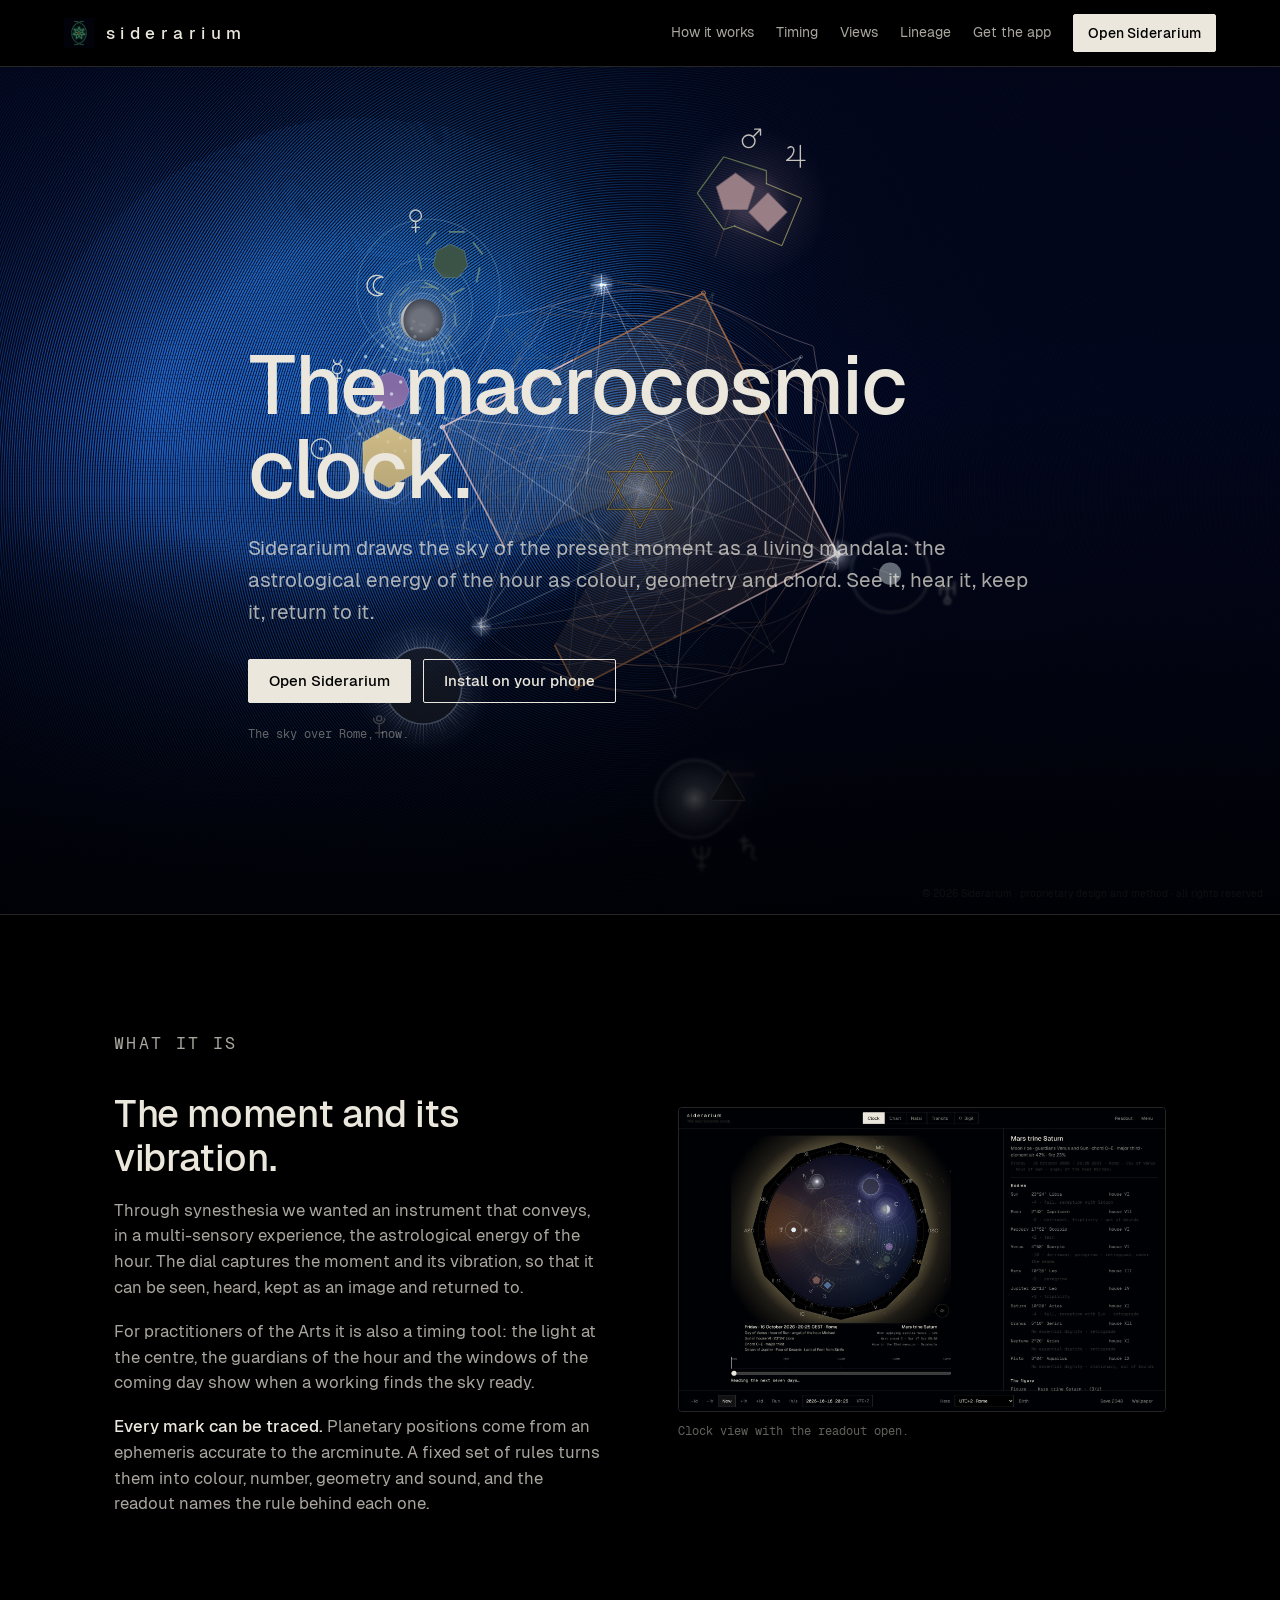
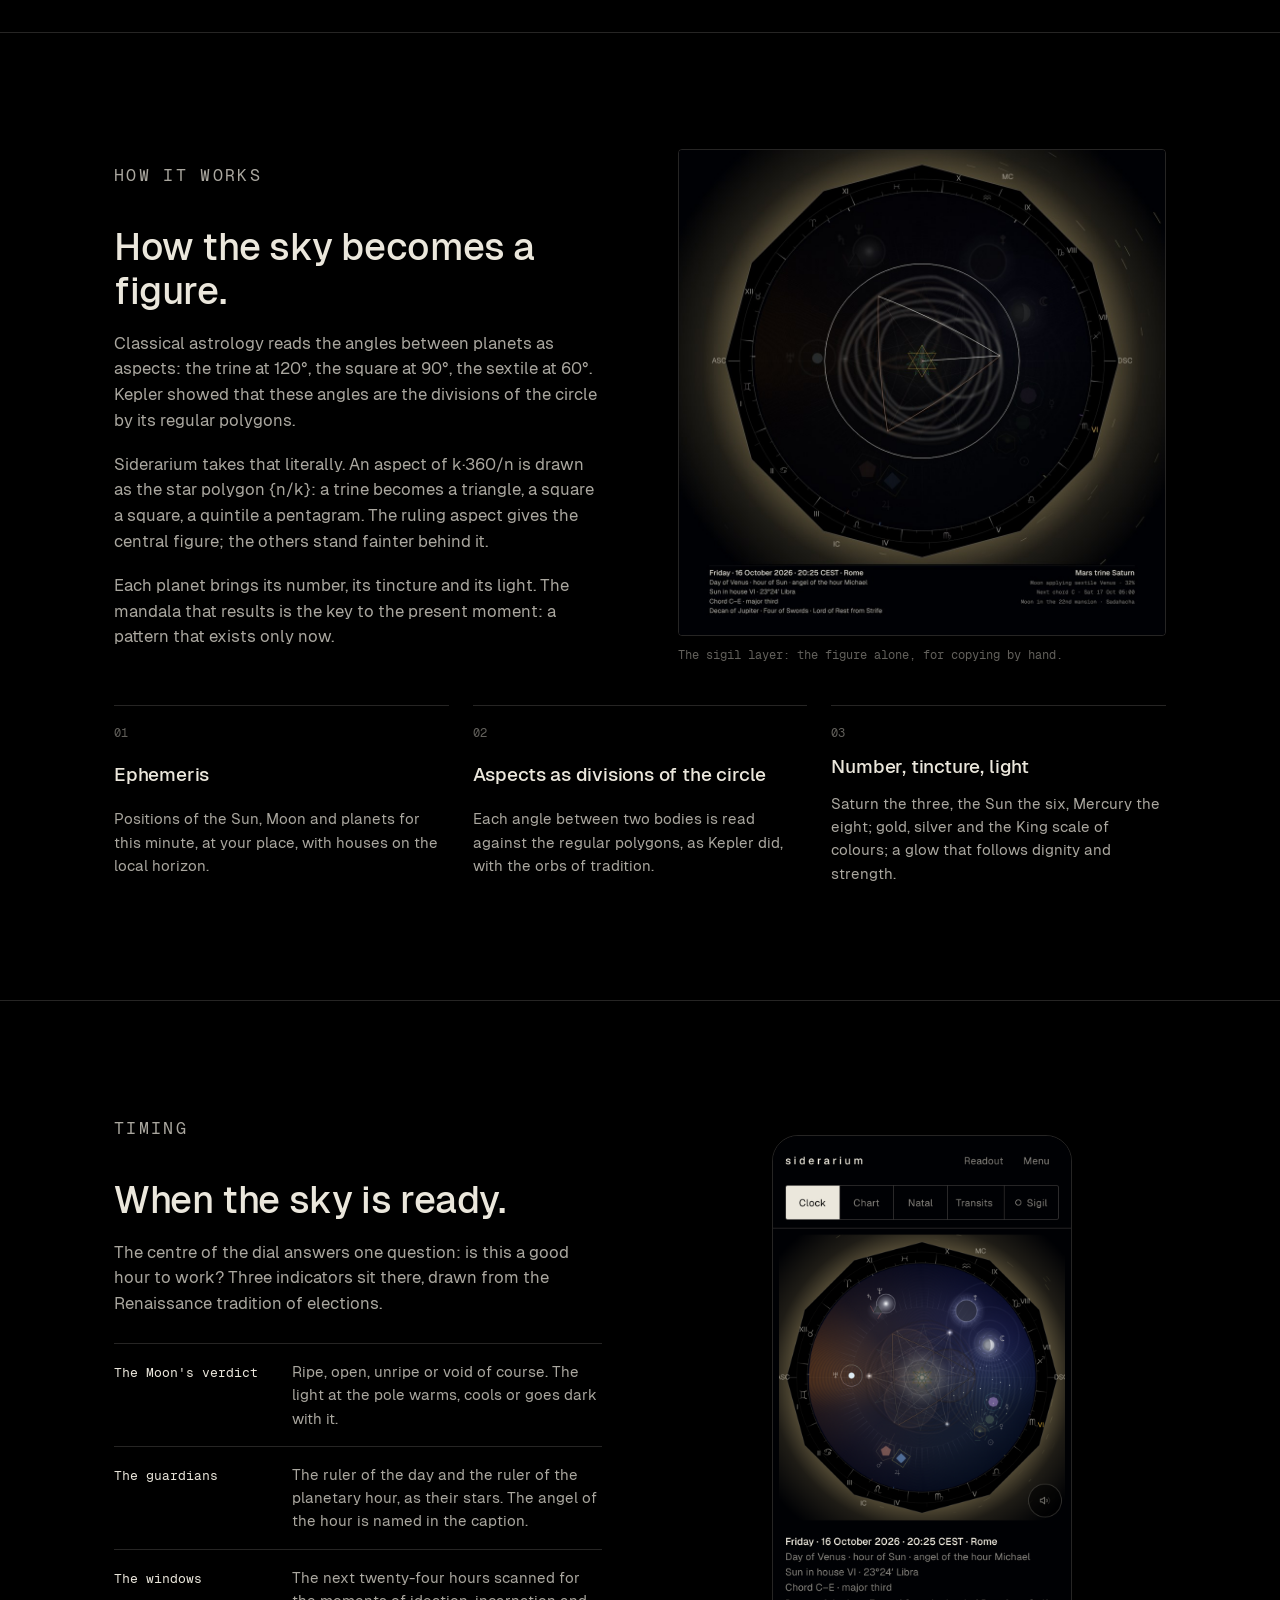
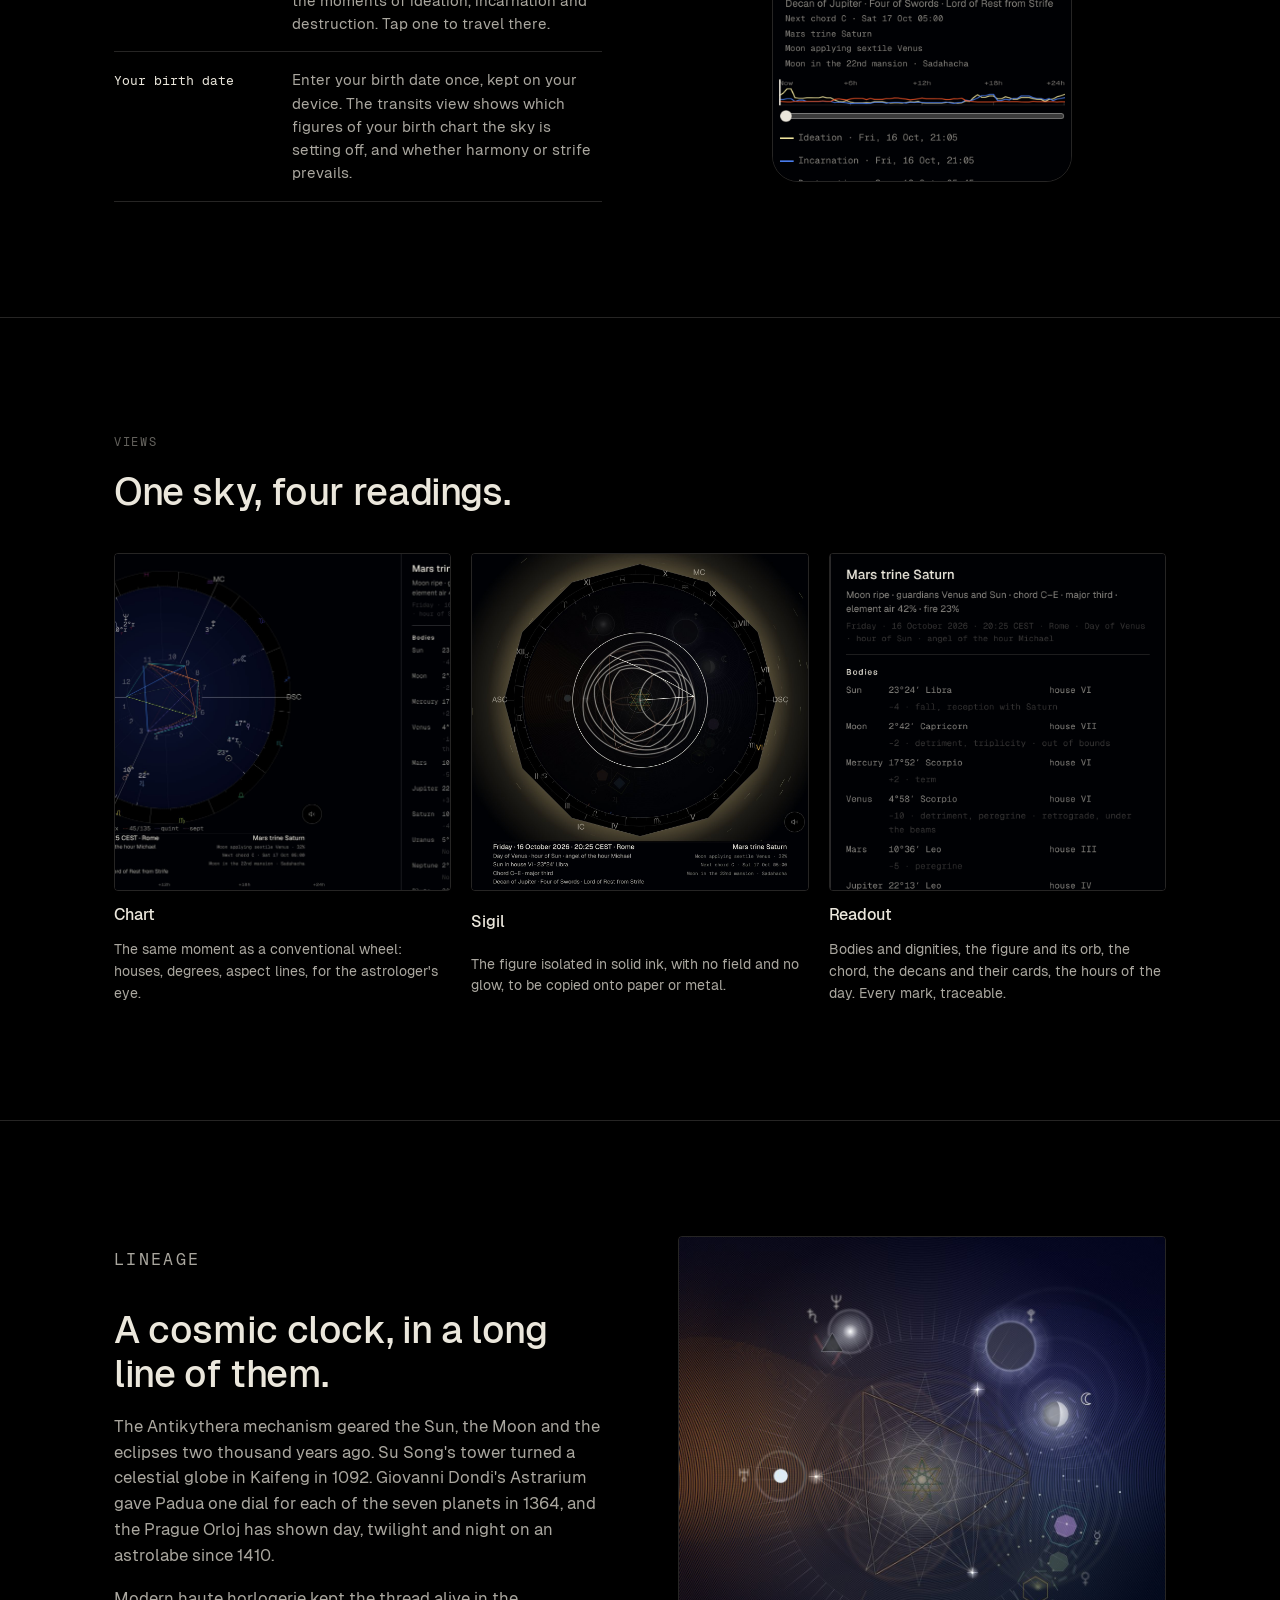
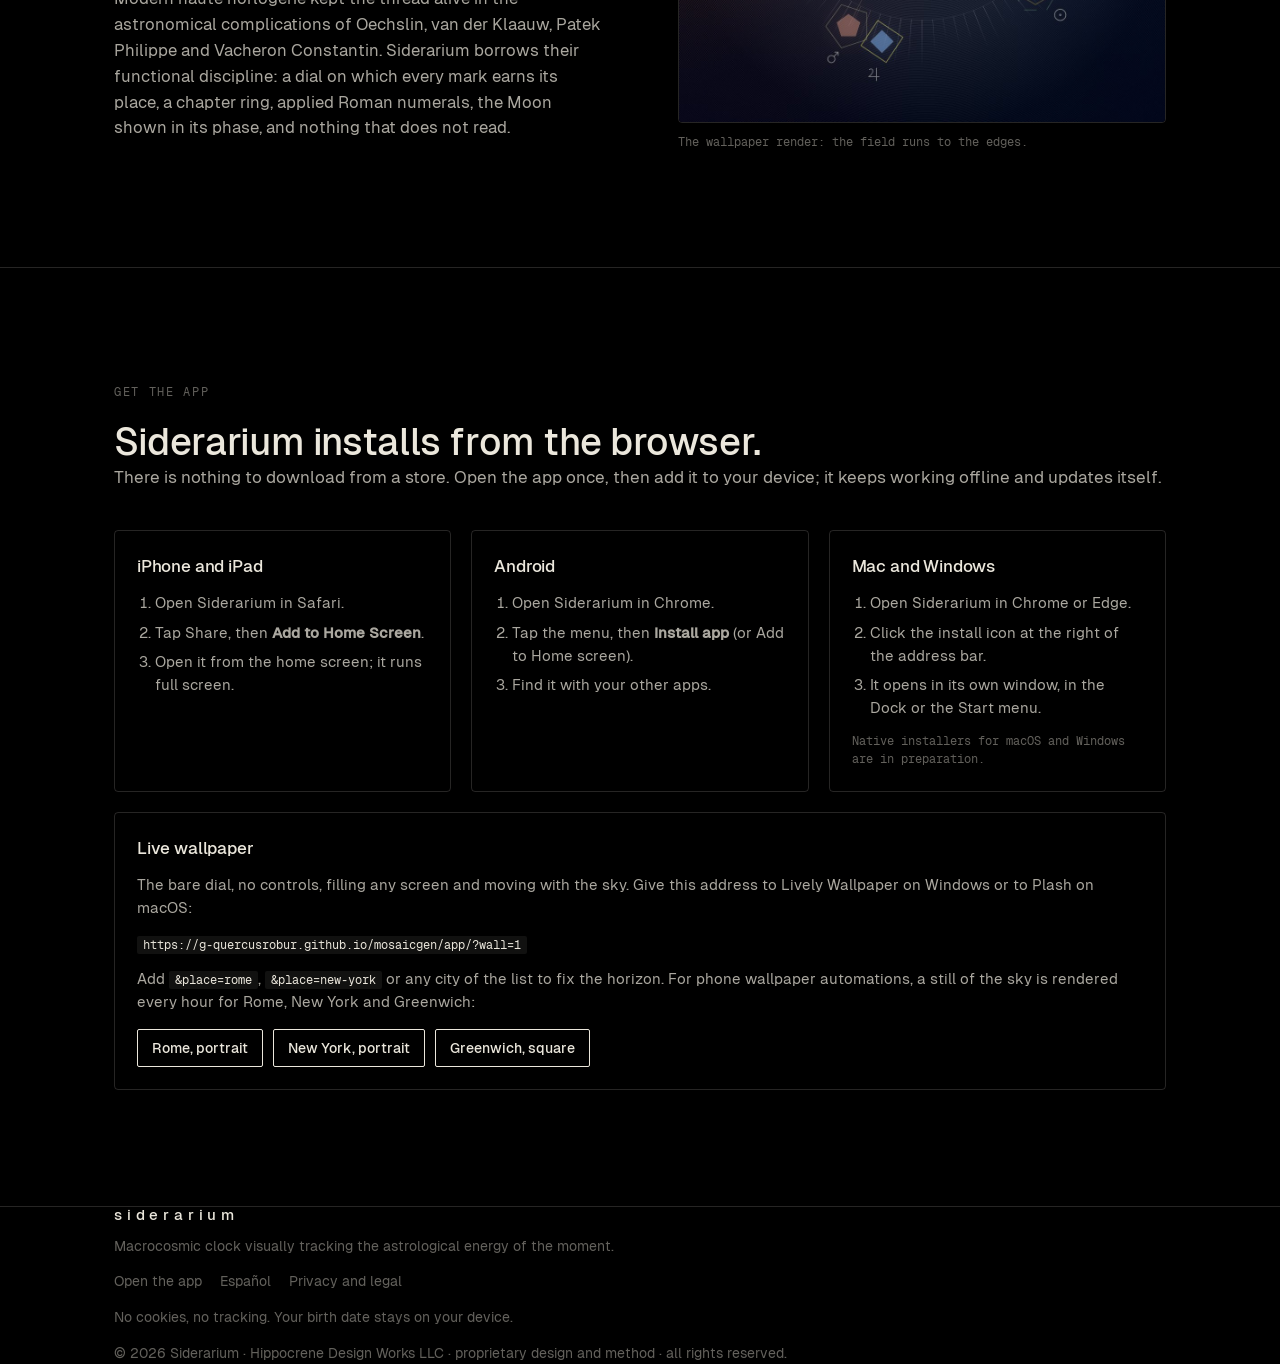
==== index.html @ d82d3bef "publish siderarium 6a2f2427511913b446b40db8ea8cbc248dac2f27" ====
<!doctype html>
<html lang="en">
<head>
<meta charset="utf-8">
<meta name="viewport" content="width=device-width, initial-scale=1, viewport-fit=cover">
<meta name="theme-color" content="#000000">
<title>Siderarium · the macrocosmic clock</title>
<meta name="description" content="Siderarium: macrocosmic clock visually tracking the astrological energy of the moment. The sky of now as a living mandala; a timing tool for practitioners of the Arts.">
<meta property="og:title" content="Siderarium · the macrocosmic clock">
<meta property="og:description" content="The sky of the present moment as a living mandala. Colour, geometry and chord, computed from the ephemeris.">
<meta property="og:image" content="img/hero.jpg">
<meta property="og:type" content="website">
<link rel="icon" type="image/png" sizes="32x32" href="img/siderarium-32.png">
<link rel="icon" type="image/png" sizes="64x64" href="img/siderarium-64.png">
<link rel="icon" type="image/png" sizes="192x192" href="img/siderarium-192.png">
<link rel="apple-touch-icon" href="img/siderarium-180.png">
<style>
@font-face { font-family: Geist; font-weight: 400; font-display: swap; src: url("fonts/Geist-Regular.woff2") format("woff2"); }
@font-face { font-family: Geist; font-weight: 500; font-display: swap; src: url("fonts/Geist-Medium.woff2") format("woff2"); }
@font-face { font-family: "Geist Mono"; font-weight: 400; font-display: swap; src: url("fonts/GeistMono-Regular.woff2") format("woff2"); }
</style>
<link rel="stylesheet" href="style.css">
</head>
<body>

<header class="bar">
  <a class="brand" href="#top" aria-label="Siderarium"><img src="img/siderarium-192.png" alt=""><span class="mark">siderarium</span></a>
  <nav>
    <a href="#how">How it works</a>
    <a href="#timing">Timing</a>
    <a href="#views">Views</a>
    <a href="#lineage">Lineage</a>
    <a href="#get">Get the app</a>
    <a class="btn small primary" href="app/">Open Siderarium</a>
  </nav>
</header>

<main id="top">
  <section class="hero">
    <div class="sky" aria-hidden="true">
      <picture>
        <source media="(max-width: 700px)" srcset="img/hero-square.jpg">
        <img src="img/hero.jpg" alt="">
      </picture>
      <iframe id="live" title="Siderarium, live" data-src="app/?wall=1&amp;place=rome" tabindex="-1"></iframe>
    </div>
    <div class="wrap">
      <h1>The macrocosmic clock.</h1>
      <p class="lede">Siderarium draws the sky of the present moment as a living mandala: the astrological energy of the hour as colour, geometry and chord. See it, hear it, keep it, return to it.</p>
      <div class="cta">
        <a class="btn primary" href="app/">Open Siderarium</a>
        <a class="btn" href="#get">Install on your phone</a>
      </div>
      <p class="live-note" id="live-note">The sky over Rome, now.</p>
    </div>
  </section>

  <section id="what">
    <div class="wrap two">
      <div class="prose">
        <p class="kicker">What it is</p>
        <h2>The moment and its vibration.</h2>
        <p>Through synesthesia we wanted an instrument that conveys, in a multi-sensory experience, the astrological energy of the hour. The dial captures the moment and its vibration, so that it can be seen, heard, kept as an image and returned to.</p>
        <p>For practitioners of the Arts it is also a timing tool: the light at the centre, the guardians of the hour and the windows of the coming day show when a working finds the sky ready.</p>
        <p><strong>Every mark can be traced.</strong> Planetary positions come from an ephemeris accurate to the arcminute. A fixed set of rules turns them into colour, number, geometry and sound, and the readout names the rule behind each one.</p>
      </div>
      <figure>
        <img src="img/desk-clock.jpg" alt="Siderarium on a desktop screen: the dial with its readout" width="1800" height="1125">
        <figcaption>Clock view with the readout open.</figcaption>
      </figure>
    </div>
  </section>

  <section id="how">
    <div class="wrap">
      <div class="two flip">
        <figure>
          <img src="img/figure.jpg" alt="The figure of the moment drawn as a sigil: a star polygon with its circles" width="1000" height="1000">
          <figcaption>The sigil layer: the figure alone, for copying by hand.</figcaption>
        </figure>
        <div class="prose">
          <p class="kicker">How it works</p>
          <h2>How the sky becomes a figure.</h2>
          <p>Classical astrology reads the angles between planets as aspects: the trine at 120°, the square at 90°, the sextile at 60°. Kepler showed that these angles are the divisions of the circle by its regular polygons.</p>
          <p>Siderarium takes that literally. An aspect of k·360/n is drawn as the star polygon {n/k}: a trine becomes a triangle, a square a square, a quintile a pentagram. The ruling aspect gives the central figure; the others stand fainter behind it.</p>
          <p>Each planet brings its number, its tincture and its light. The mandala that results is the key to the present moment: a pattern that exists only now.</p>
        </div>
      </div>
      <div class="steps">
        <div class="step"><span class="n">01</span><h3>Ephemeris</h3><p>Positions of the Sun, Moon and planets for this minute, at your place, with houses on the local horizon.</p></div>
        <div class="step"><span class="n">02</span><h3>Aspects as divisions of the circle</h3><p>Each angle between two bodies is read against the regular polygons, as Kepler did, with the orbs of tradition.</p></div>
        <div class="step"><span class="n">03</span><h3>Number, tincture, light</h3><p>Saturn the three, the Sun the six, Mercury the eight; gold, silver and the King scale of colours; a glow that follows dignity and strength.</p></div>
      </div>
    </div>
  </section>

  <section id="timing">
    <div class="wrap two">
      <div class="prose">
        <p class="kicker">Timing</p>
        <h2>When the sky is ready.</h2>
        <p>The centre of the dial answers one question: is this a good hour to work? Three indicators sit there, drawn from the Renaissance tradition of elections.</p>
        <div class="rows">
          <div class="row"><span class="k">The Moon's verdict</span><p>Ripe, open, unripe or void of course. The light at the pole warms, cools or goes dark with it.</p></div>
          <div class="row"><span class="k">The guardians</span><p>The ruler of the day and the ruler of the planetary hour, as their stars. The angel of the hour is named in the caption.</p></div>
          <div class="row"><span class="k">The windows</span><p>The next twenty-four hours scanned for the moments of ideation, incarnation and destruction. Tap one to travel there.</p></div>
          <div class="row"><span class="k">Your birth date</span><p>Enter your birth date once, kept on your device. The transits view shows which figures of your birth chart the sky is setting off, and whether harmony or strife prevails.</p></div>
        </div>
      </div>
      <figure class="phone">
        <img src="img/phone.png" alt="Siderarium on a phone" width="780" height="1688">
      </figure>
    </div>
  </section>

  <section id="views">
    <div class="wrap">
      <p class="kicker">Views</p>
      <h2>One sky, four readings.</h2>
      <div class="views">
        <div class="view"><img src="img/desk-chart.jpg" alt="The chart view: a conventional wheel with aspect lines"><h3>Chart</h3><p>The same moment as a conventional wheel: houses, degrees, aspect lines, for the astrologer's eye.</p></div>
        <div class="view"><img src="img/sigil.jpg" alt="The sigil view"><h3>Sigil</h3><p>The figure isolated in solid ink, with no field and no glow, to be copied onto paper or metal.</p></div>
        <div class="view"><img src="img/readout.png" alt="The readout: bodies, dignities, the figure, sound, tarot"><h3>Readout</h3><p>Bodies and dignities, the figure and its orb, the chord, the decans and their cards, the hours of the day. Every mark, traceable.</p></div>
      </div>
    </div>
  </section>

  <section id="lineage">
    <div class="wrap two flip">
      <figure>
        <img src="img/hero-square.jpg" alt="The dial without its frame, as a wallpaper" width="1080" height="1080">
        <figcaption>The wallpaper render: the field runs to the edges.</figcaption>
      </figure>
      <div class="prose">
        <p class="kicker">Lineage</p>
        <h2>A cosmic clock, in a long line of them.</h2>
        <p>The Antikythera mechanism geared the Sun, the Moon and the eclipses two thousand years ago. Su Song's tower turned a celestial globe in Kaifeng in 1092. Giovanni Dondi's Astrarium gave Padua one dial for each of the seven planets in 1364, and the Prague Orloj has shown day, twilight and night on an astrolabe since 1410.</p>
        <p>Modern haute horlogerie kept the thread alive in the astronomical complications of Oechslin, van der Klaauw, Patek Philippe and Vacheron Constantin. Siderarium borrows their functional discipline: a dial on which every mark earns its place, a chapter ring, applied Roman numerals, the Moon shown in its phase, and nothing that does not read.</p>
      </div>
    </div>
  </section>

  <section id="get">
    <div class="wrap">
      <p class="kicker">Get the app</p>
      <h2>Siderarium installs from the browser.</h2>
      <p class="dim">There is nothing to download from a store. Open the app once, then add it to your device; it keeps working offline and updates itself.</p>
      <div class="cards">
        <div class="card">
          <h3>iPhone and iPad</h3>
          <ol><li>Open <a href="app/">Siderarium</a> in Safari.</li><li>Tap Share, then <strong>Add to Home Screen</strong>.</li><li>Open it from the home screen; it runs full screen.</li></ol>
        </div>
        <div class="card">
          <h3>Android</h3>
          <ol><li>Open <a href="app/">Siderarium</a> in Chrome.</li><li>Tap the menu, then <strong>Install app</strong> (or Add to Home screen).</li><li>Find it with your other apps.</li></ol>
        </div>
        <div class="card">
          <h3>Mac and Windows</h3>
          <ol><li>Open <a href="app/">Siderarium</a> in Chrome or Edge.</li><li>Click the install icon at the right of the address bar.</li><li>It opens in its own window, in the Dock or the Start menu.</li></ol>
          <p class="soon">Native installers for macOS and Windows are in preparation.</p>
        </div>
        <div class="card wide">
          <h3>Live wallpaper</h3>
          <p>The bare dial, no controls, filling any screen and moving with the sky. Give this address to Lively Wallpaper on Windows or to Plash on macOS:</p>
          <p><code>https://g-quercusrobur.github.io/mosaicgen/app/?wall=1</code></p>
          <p>Add <code>&amp;place=rome</code>, <code>&amp;place=new-york</code> or any city of the list to fix the horizon. For phone wallpaper automations, a still of the sky is rendered every hour for Rome, New York and Greenwich:</p>
          <div class="links">
            <a class="btn small" href="https://g-quercusrobur.github.io/mosaicgen/sky/rome.png">Rome, portrait</a>
            <a class="btn small" href="https://g-quercusrobur.github.io/mosaicgen/sky/new-york.png">New York, portrait</a>
            <a class="btn small" href="https://g-quercusrobur.github.io/mosaicgen/sky/greenwich-square.png">Greenwich, square</a>
          </div>
        </div>
      </div>
    </div>
  </section>

  <footer class="wrap">
    <span class="mark">siderarium</span>
    <p>Macrocosmic clock visually tracking the astrological energy of the moment.</p>
    <div class="line">
      <a href="app/">Open the app</a>
      <a href="app/?lang=es">Español</a>
      <a href="privacy.html">Privacy and legal</a>
    </div>
    <p>No cookies, no tracking. Your birth date stays on your device.</p>
    <p>© 2026 Siderarium · Hippocrene Design Works LLC · proprietary design and method · all rights reserved.</p>
  </footer>
</main>

<script>
  // the live sky, loaded after the page is up; the still underneath stays if it never arrives
  (function () {
    var f = document.getElementById('live');
    if (!f || matchMedia('(prefers-reduced-motion: reduce)').matches) return;
    setTimeout(function () {
      f.addEventListener('load', function () {
        var ok = false; try { ok = !!(f.contentDocument && f.contentDocument.getElementById('dial')); } catch (e) { ok = false; }   // the app answered, not an error page
        if (ok) setTimeout(function () { f.classList.add('live'); }, 1800);
      });
      f.src = f.dataset.src;
    }, 600);
  })();
</script>
</body>
</html>
---- style.css ----
/* siderarium — website
   One page, both widths. Black ground, one ink, Geist for text and Geist Mono for the marks.
   The mandala is the only colour on the page. */
:root {
  --void: #000;
  --ink: #ebe7dc;
  --ink-2: rgba(235, 231, 220, 0.72);
  --ink-3: rgba(235, 231, 220, 0.42);
  --line: rgba(235, 231, 220, 0.16);
  --sans: Geist, "Helvetica Neue", Arial, sans-serif;
  --mono: "Geist Mono", ui-monospace, Menlo, monospace;
  --gutter: clamp(16px, 5vw, 72px);
  --max: 1180px;
}
* { box-sizing: border-box; }
html { scroll-behavior: smooth; -webkit-text-size-adjust: 100%; }
body { margin: 0; background: var(--void); color: var(--ink); font: 400 17px/1.55 var(--sans); }
a { color: inherit; text-decoration: none; }
img { display: block; max-width: 100%; height: auto; }
h1, h2, h3 { font-weight: 500; letter-spacing: -0.01em; margin: 0; }
h2 { font-size: clamp(26px, 3.2vw, 38px); line-height: 1.15; }
h3 { font-size: 19px; }
p { margin: 0; }
.mono { font-family: var(--mono); font-size: 13px; letter-spacing: 0.01em; }
.dim { color: var(--ink-2); }
.faint { color: var(--ink-3); }
.wrap { max-width: var(--max); margin: 0 auto; padding: 0 var(--gutter); }

/* the bar */
.bar { position: sticky; top: 0; z-index: 10; display: flex; align-items: center; justify-content: space-between; gap: 16px; padding: 14px var(--gutter); background: rgba(0, 0, 0, 0.72); backdrop-filter: blur(14px); -webkit-backdrop-filter: blur(14px); border-bottom: 1px solid var(--line); }
.brand { display: flex; align-items: center; gap: 12px; }
.brand img { width: 30px; height: 30px; }
.mark { font: 500 17px/1 var(--sans); letter-spacing: 0.32em; text-transform: lowercase; }
.bar nav { display: flex; gap: 22px; align-items: center; font-size: 14px; color: var(--ink-2); }
.bar nav a:hover { color: var(--ink); }
.btn { display: inline-flex; align-items: center; justify-content: center; gap: 8px; min-height: 44px; padding: 0 20px; border: 1px solid var(--ink); border-radius: 2px; color: var(--ink); font: 500 15px/1 var(--sans); white-space: nowrap; transition: background 0.2s, color 0.2s; }
.btn.primary { background: var(--ink); color: var(--void); }
.btn.primary:hover { background: #fff; }
.btn:hover { background: rgba(235, 231, 220, 0.08); }
.btn.small { min-height: 38px; padding: 0 14px; font-size: 14px; }

/* the hero: the live sky behind the words */
.hero { position: relative; min-height: 92vh; display: grid; align-items: end; overflow: hidden; border-bottom: 1px solid var(--line); }
.hero .sky { position: absolute; inset: 0; z-index: 0; }
.hero .sky img { width: 100%; height: 100%; object-fit: cover; object-position: center; }
.hero .sky iframe { position: absolute; inset: 0; width: 100%; height: 100%; border: 0; pointer-events: none; opacity: 0; transition: opacity 1.6s ease; }
.hero .sky iframe.live { opacity: 1; }
.hero .sky::after { content: ""; position: absolute; inset: 0; background: linear-gradient(180deg, rgba(0, 0, 0, 0.1) 0%, rgba(0, 0, 0, 0) 40%, rgba(0, 0, 0, 0.82) 100%); }
.hero .wrap { position: relative; z-index: 1; padding-top: 18vh; padding-bottom: 56px; display: grid; gap: 22px; max-width: var(--max); }
.hero h1 { font-size: clamp(38px, 6.4vw, 84px); line-height: 1.02; letter-spacing: -0.025em; max-width: 12ch; }
.hero .lede { font-size: clamp(17px, 1.6vw, 21px); max-width: 56ch; color: var(--ink-2); }
.hero .cta { display: flex; flex-wrap: wrap; gap: 12px; margin-top: 8px; }
.hero .live-note { font-family: var(--mono); font-size: 12px; color: var(--ink-3); }

/* sections */
section { padding: clamp(64px, 9vw, 128px) 0; border-bottom: 1px solid var(--line); }
.kicker { font-family: var(--mono); font-size: 12px; letter-spacing: 0.14em; text-transform: uppercase; color: var(--ink-3); margin-bottom: 18px; }
.two { display: grid; grid-template-columns: 1fr 1fr; gap: clamp(32px, 6vw, 96px); align-items: center; }
.two.flip > :first-child { order: 2; }
.prose { display: grid; gap: 18px; }
.prose p { color: var(--ink-2); font-size: clamp(16px, 1.3vw, 18px); max-width: 52ch; }
.prose p strong { color: var(--ink); font-weight: 500; }
.steps { display: grid; grid-template-columns: repeat(3, 1fr); gap: 24px; margin-top: 40px; }
.step { border-top: 1px solid var(--line); padding-top: 18px; display: grid; gap: 10px; }
.step .n { font-family: var(--mono); font-size: 12px; color: var(--ink-3); }
.step p { color: var(--ink-2); font-size: 15px; }
figure { margin: 0; }
figure img { border: 1px solid var(--line); border-radius: 4px; }
figure figcaption { margin-top: 10px; font-family: var(--mono); font-size: 12px; color: var(--ink-3); }
.phone { width: min(300px, 70vw); margin: 0 auto; }
.phone img { border-radius: 26px; border: 1px solid var(--line); }

/* the views */
.views { display: grid; grid-template-columns: repeat(3, 1fr); gap: 20px; margin-top: 40px; }
.view { display: grid; gap: 12px; }
.view img { aspect-ratio: 1 / 1; object-fit: cover; object-position: top; border: 1px solid var(--line); border-radius: 4px; }
.view h3 { font-size: 16px; }
.view p { font-size: 14px; color: var(--ink-2); }

/* timing: the verdict rows */
.rows { display: grid; gap: 0; margin-top: 8px; border-top: 1px solid var(--line); }
.row { display: grid; grid-template-columns: 160px 1fr; gap: 18px; padding: 16px 0; border-bottom: 1px solid var(--line); }
.row .k { font-family: var(--mono); font-size: 13px; color: var(--ink); padding-top: 3px; }
.row p { color: var(--ink-2); font-size: 15px; }

/* get the app */
.cards { display: grid; grid-template-columns: repeat(3, 1fr); gap: 20px; margin-top: 40px; }
.card { border: 1px solid var(--line); border-radius: 4px; padding: 22px; display: grid; gap: 12px; align-content: start; }
.card h3 { font-size: 17px; }
.card ol { margin: 0; padding-left: 18px; color: var(--ink-2); font-size: 15px; display: grid; gap: 6px; }
.card p { color: var(--ink-2); font-size: 15px; }
.card code { font-family: var(--mono); font-size: 12px; color: var(--ink); background: rgba(235, 231, 220, 0.07); padding: 2px 6px; border-radius: 2px; word-break: break-all; }
.card .soon { font-family: var(--mono); font-size: 12px; color: var(--ink-3); }
.card.wide { grid-column: 1 / -1; }
.card .links { display: flex; flex-wrap: wrap; gap: 10px; margin-top: 4px; }

/* footer */
footer { padding: 40px 0 60px; display: grid; gap: 14px; font-size: 14px; color: var(--ink-3); }
footer .mark { font-size: 15px; color: var(--ink); }
footer a:hover { color: var(--ink); }
footer .line { display: flex; flex-wrap: wrap; gap: 18px; }

@media (max-width: 900px) {
  .two, .two.flip { grid-template-columns: 1fr; }
  .two.flip > :first-child { order: 0; }
  .steps, .views, .cards { grid-template-columns: 1fr; }
  .row { grid-template-columns: 1fr; gap: 6px; }
}
@media (max-width: 640px) {
  body { font-size: 16px; }
  .bar nav a:not(.btn) { display: none; }
  .hero { min-height: 86vh; }
  .hero .wrap { padding-top: 26vh; }
  .hero .cta .btn { flex: 1 1 100%; }
  .views { gap: 28px; }
}
@media (prefers-reduced-motion: reduce) { html { scroll-behavior: auto; } .hero .sky iframe { display: none; } }
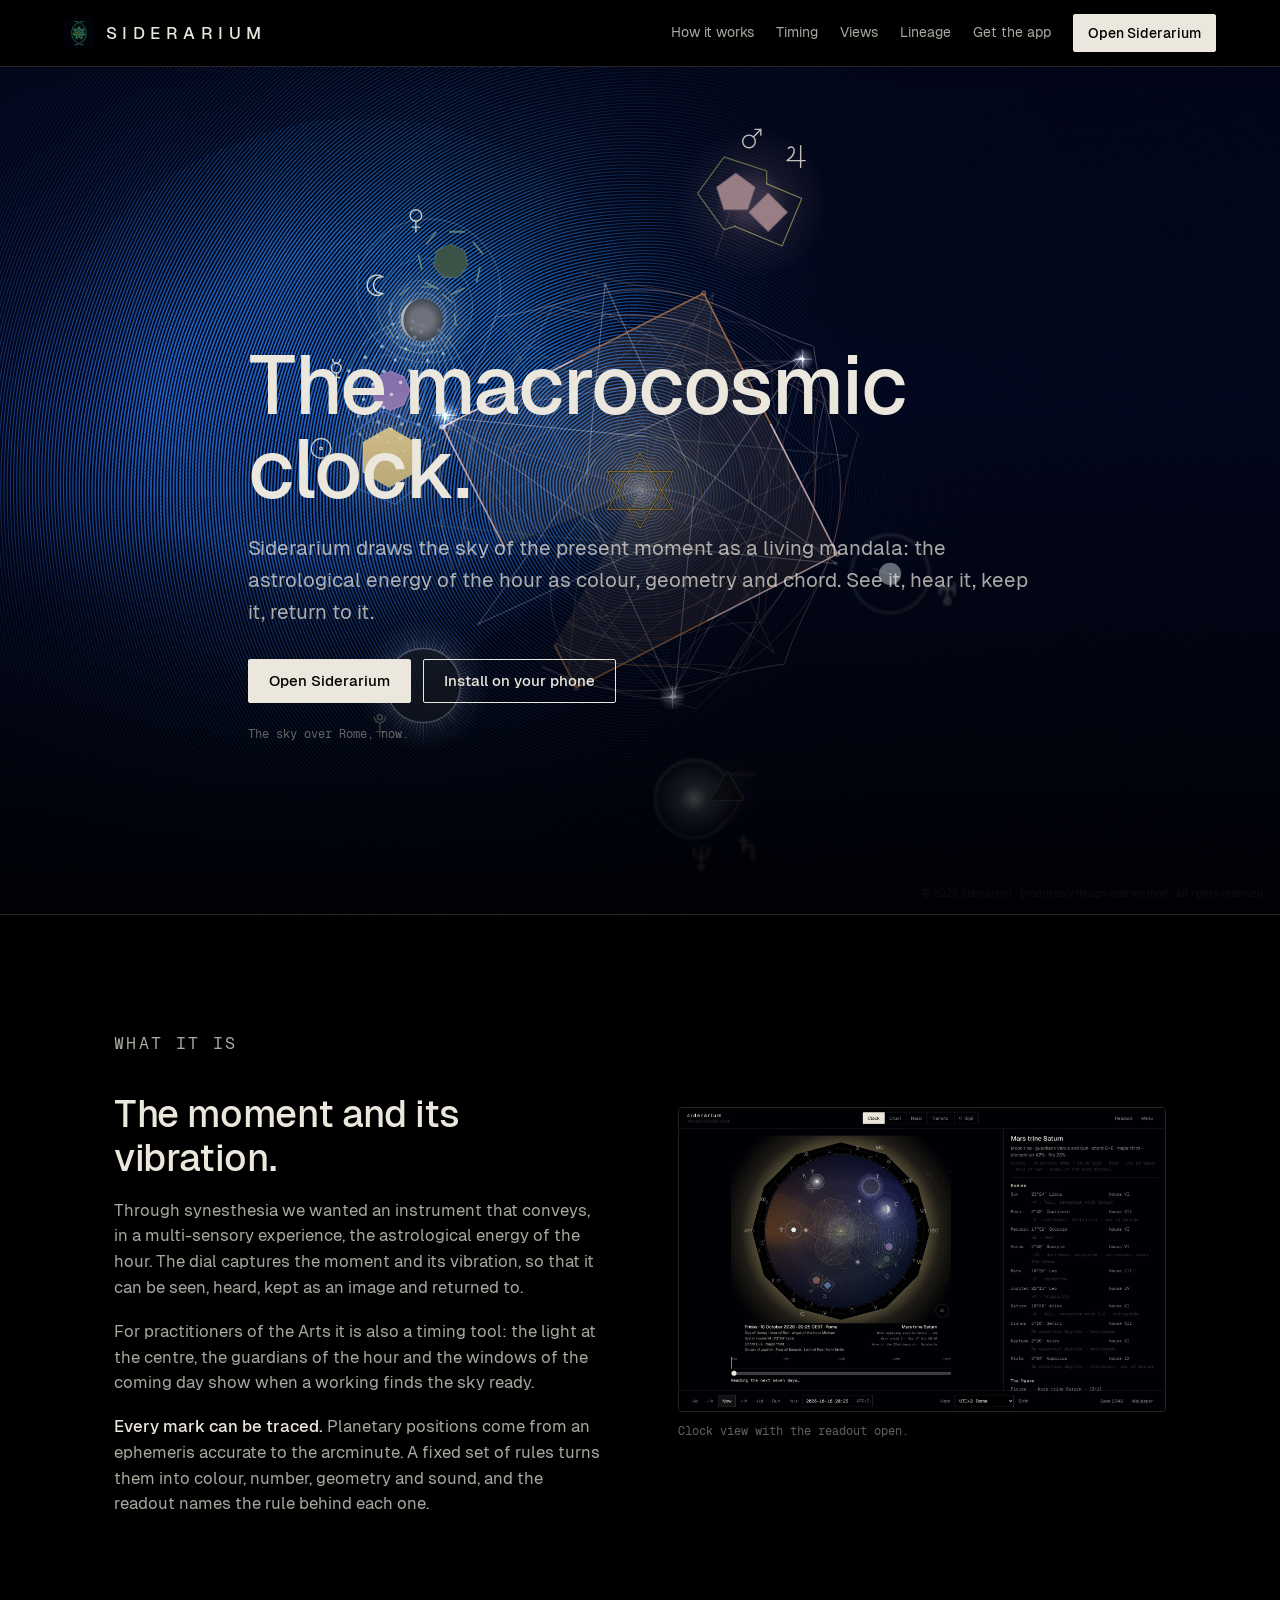
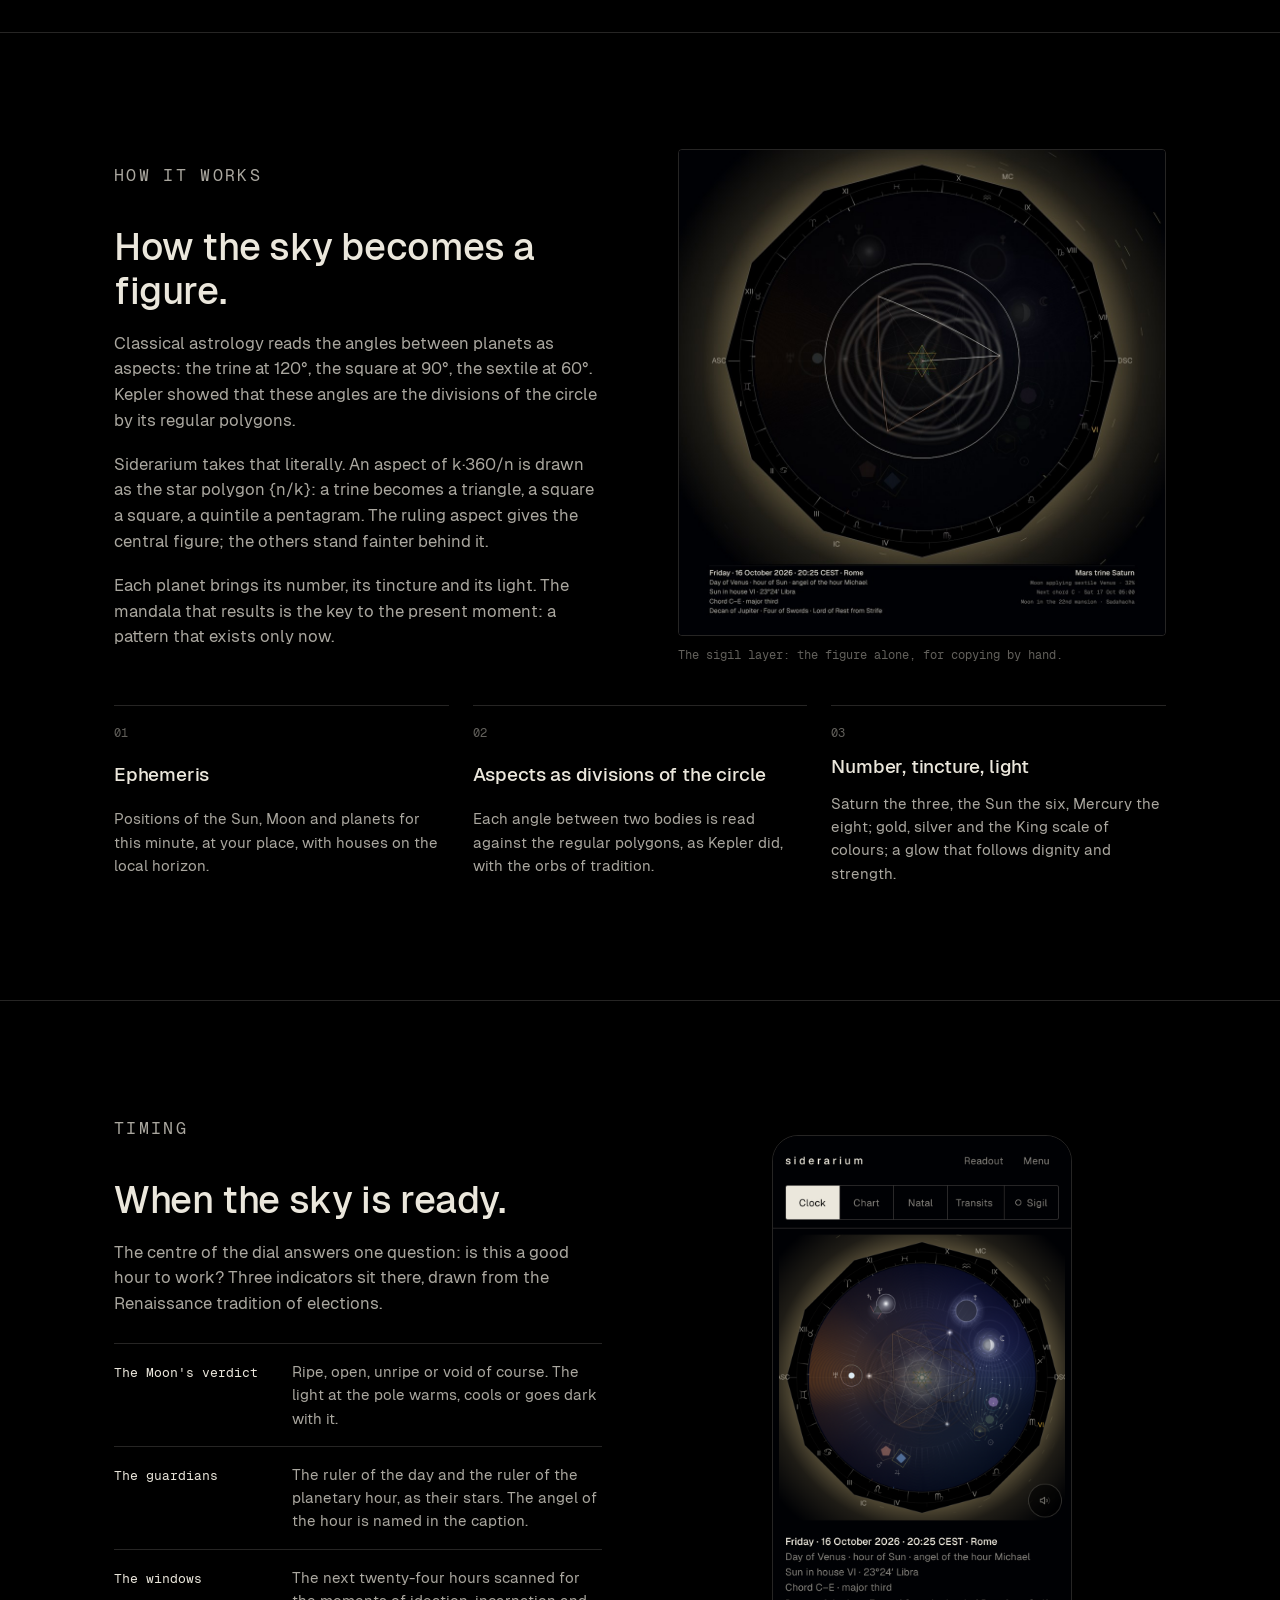
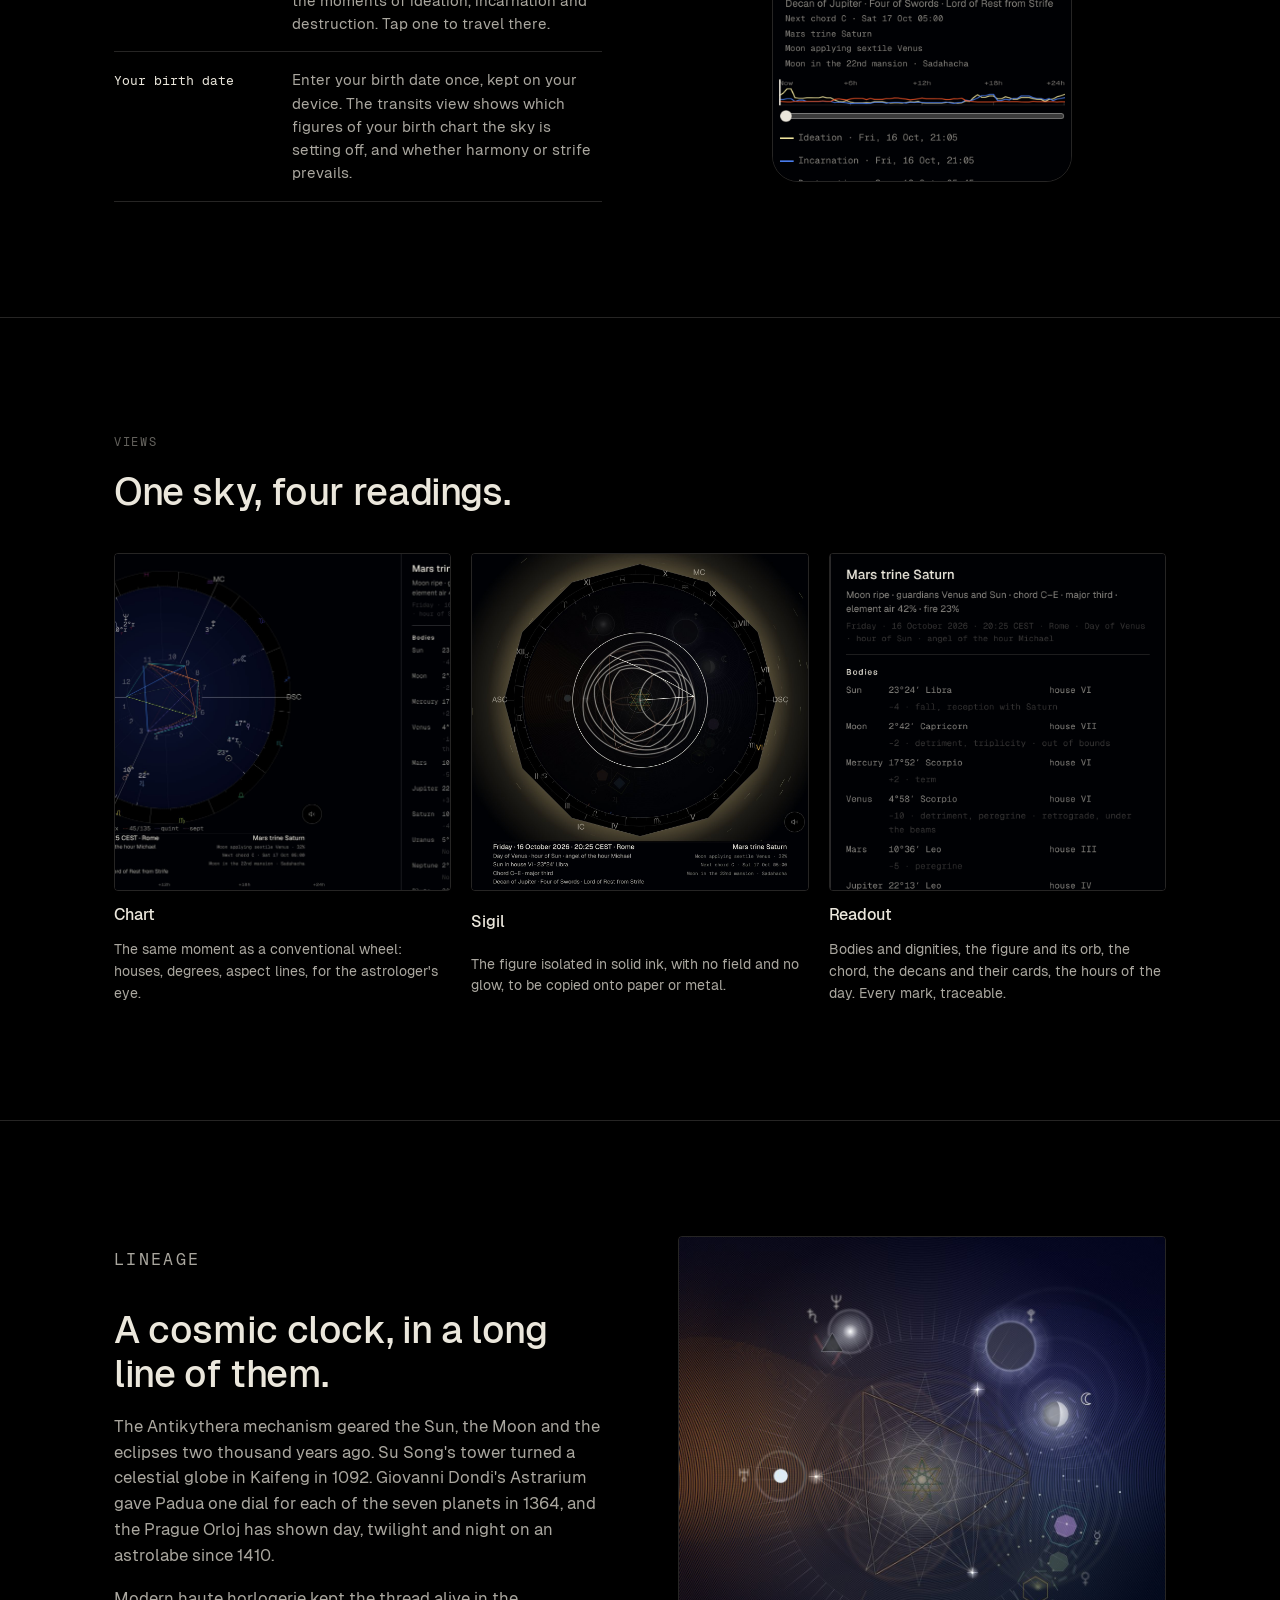
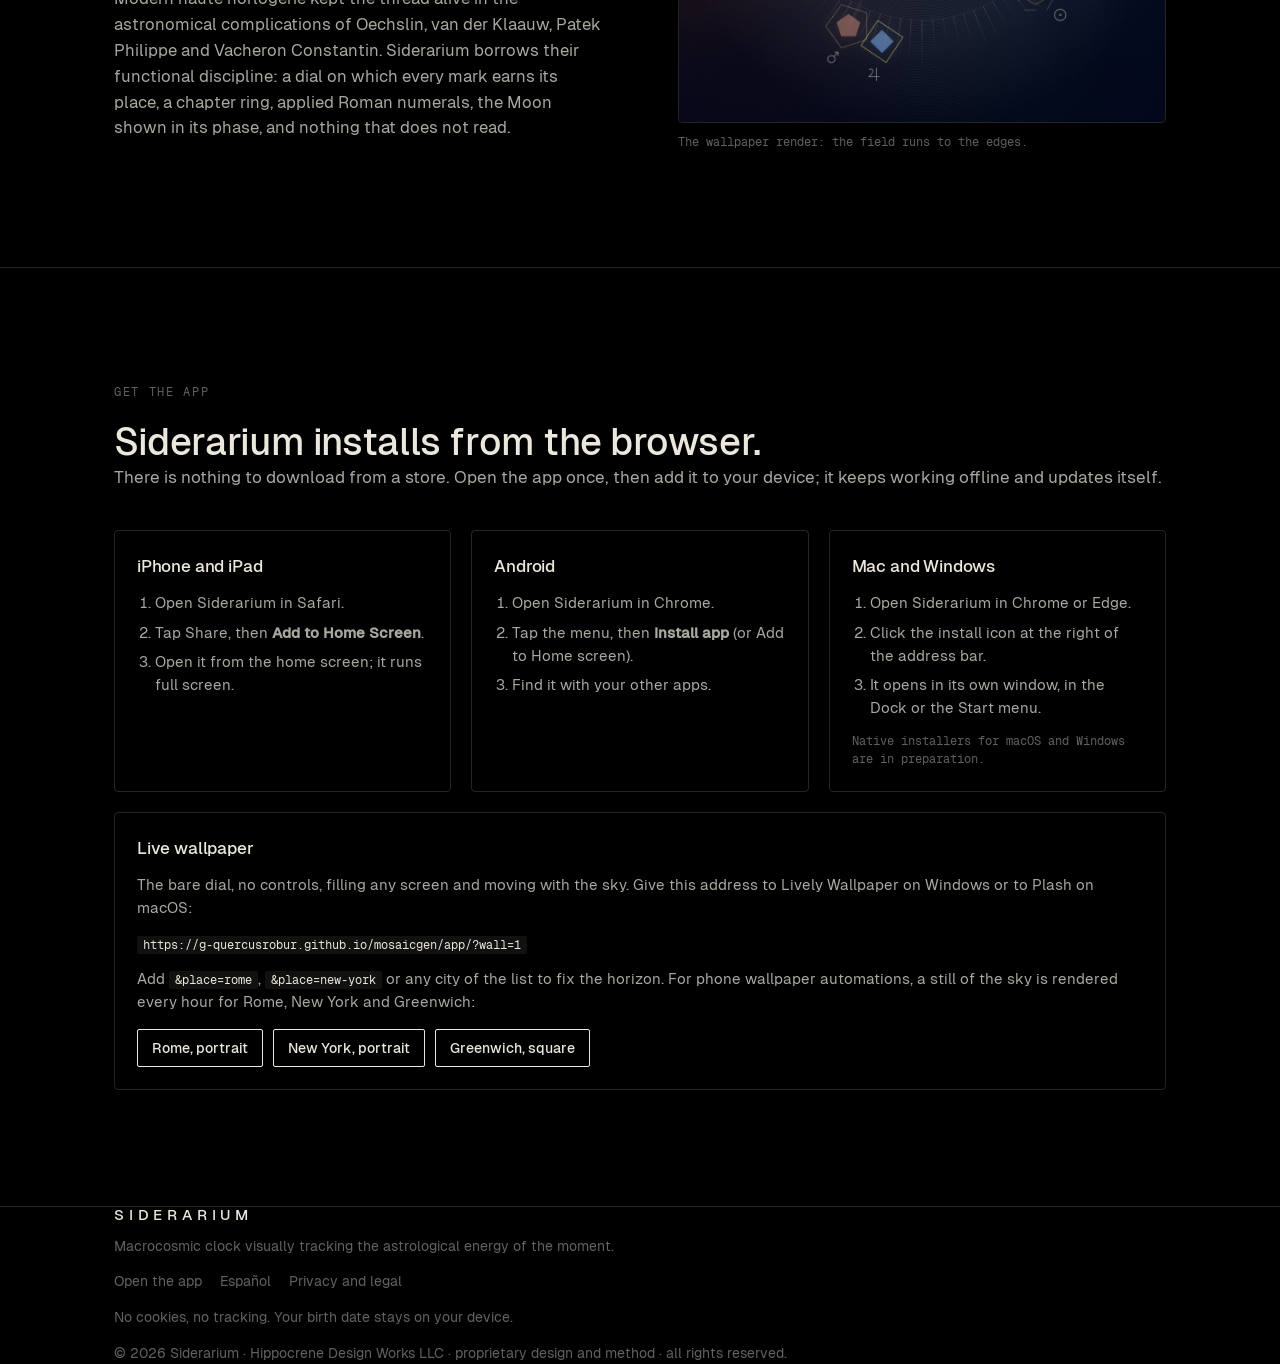
==== commit 96177be4: "publish siderarium 1bf8c219b6af7aaf3fac5759dc4bf3d3d14c9fb9" ====
--- a/index.html
+++ b/index.html
@@ -24,7 +24,7 @@
 <body>
 
 <header class="bar">
-  <a class="brand" href="#top" aria-label="Siderarium"><img src="img/siderarium-192.png" alt=""><span class="mark">siderarium</span></a>
+  <a class="brand" href="#top" aria-label="Siderarium"><img src="img/siderarium-192.png" alt=""><span class="mark">SIDERARIUM</span></a>
   <nav>
     <a href="#how">How it works</a>
     <a href="#timing">Timing</a>
@@ -175,7 +175,7 @@
   </section>
 
   <footer class="wrap">
-    <span class="mark">siderarium</span>
+    <span class="mark">SIDERARIUM</span>
     <p>Macrocosmic clock visually tracking the astrological energy of the moment.</p>
     <div class="line">
       <a href="app/">Open the app</a>
--- a/style.css
+++ b/style.css
@@ -30,7 +30,7 @@
 .bar { position: sticky; top: 0; z-index: 10; display: flex; align-items: center; justify-content: space-between; gap: 16px; padding: 14px var(--gutter); background: rgba(0, 0, 0, 0.72); backdrop-filter: blur(14px); -webkit-backdrop-filter: blur(14px); border-bottom: 1px solid var(--line); }
 .brand { display: flex; align-items: center; gap: 12px; }
 .brand img { width: 30px; height: 30px; }
-.mark { font: 500 17px/1 var(--sans); letter-spacing: 0.32em; text-transform: lowercase; }
+.mark { font: 500 17px/1 var(--sans); letter-spacing: 0.32em; text-transform: uppercase; }
 .bar nav { display: flex; gap: 22px; align-items: center; font-size: 14px; color: var(--ink-2); }
 .bar nav a:hover { color: var(--ink); }
 .btn { display: inline-flex; align-items: center; justify-content: center; gap: 8px; min-height: 44px; padding: 0 20px; border: 1px solid var(--ink); border-radius: 2px; color: var(--ink); font: 500 15px/1 var(--sans); white-space: nowrap; transition: background 0.2s, color 0.2s; }
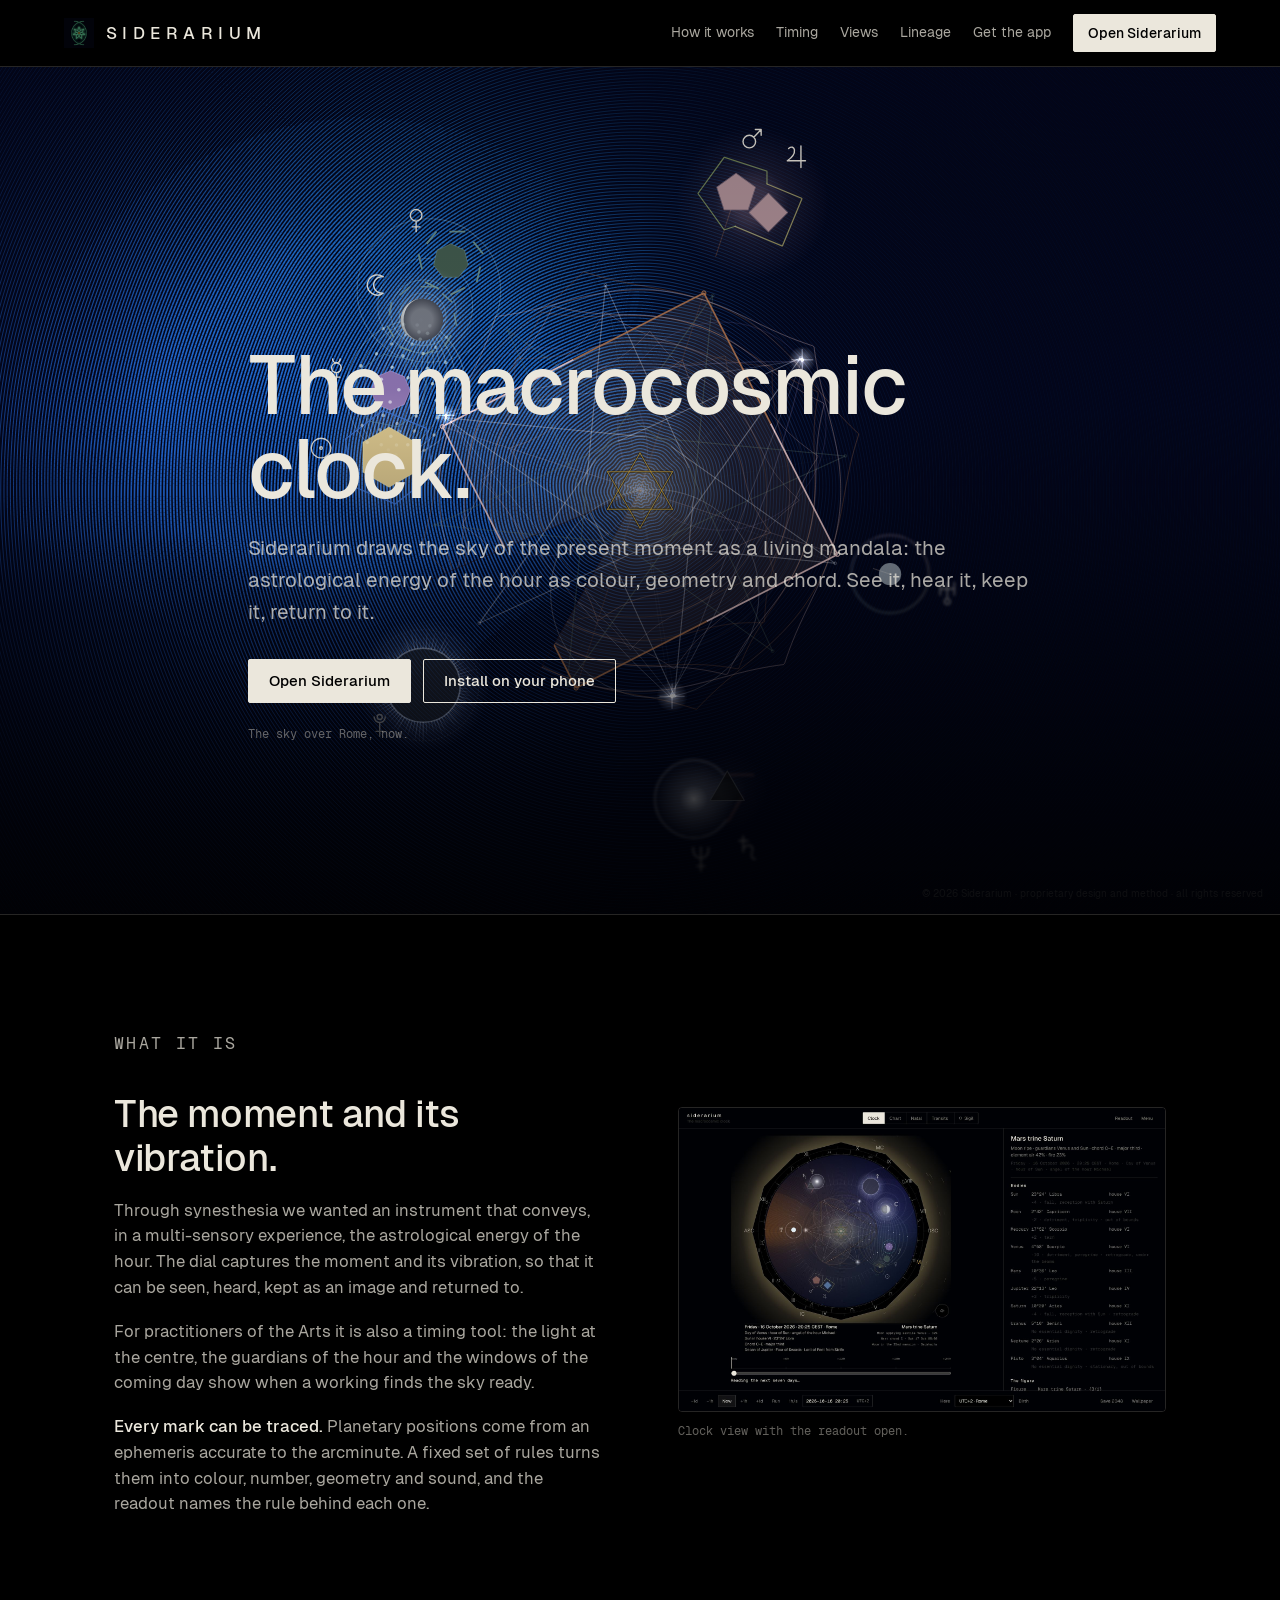
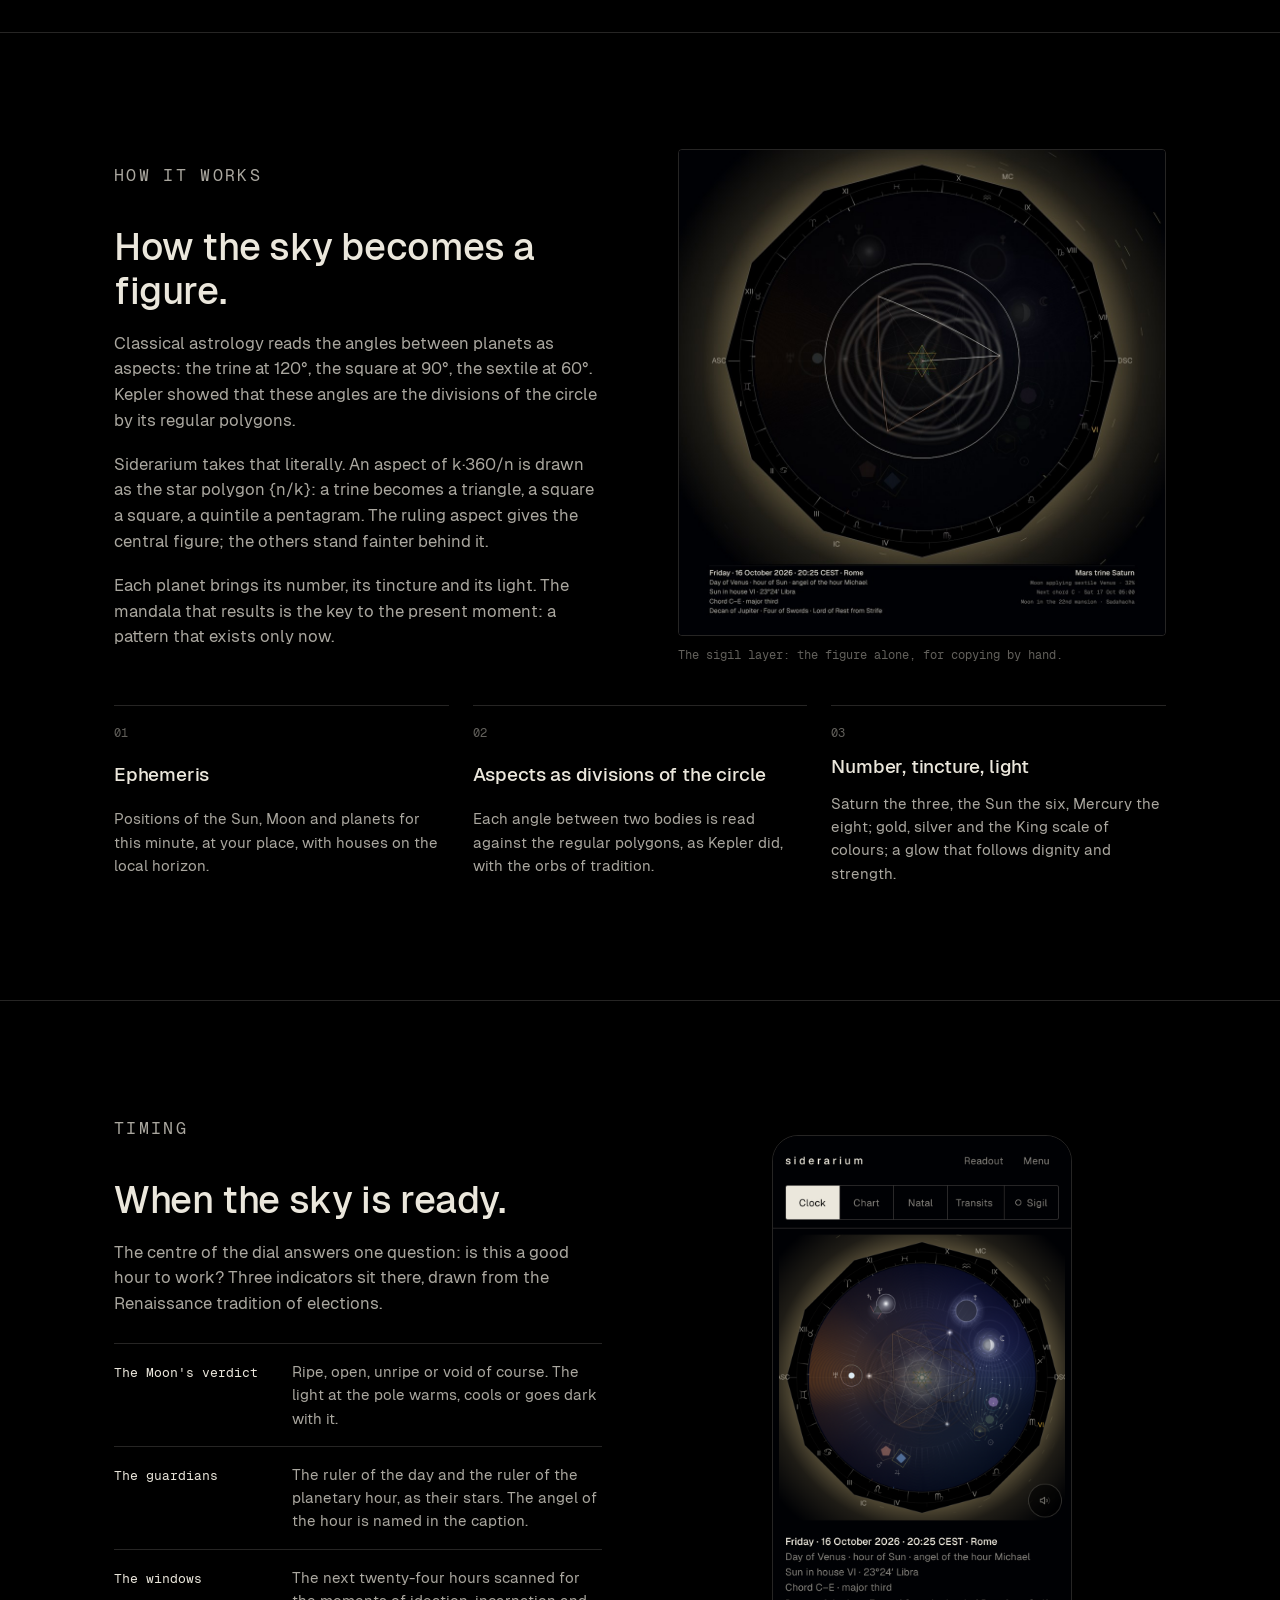
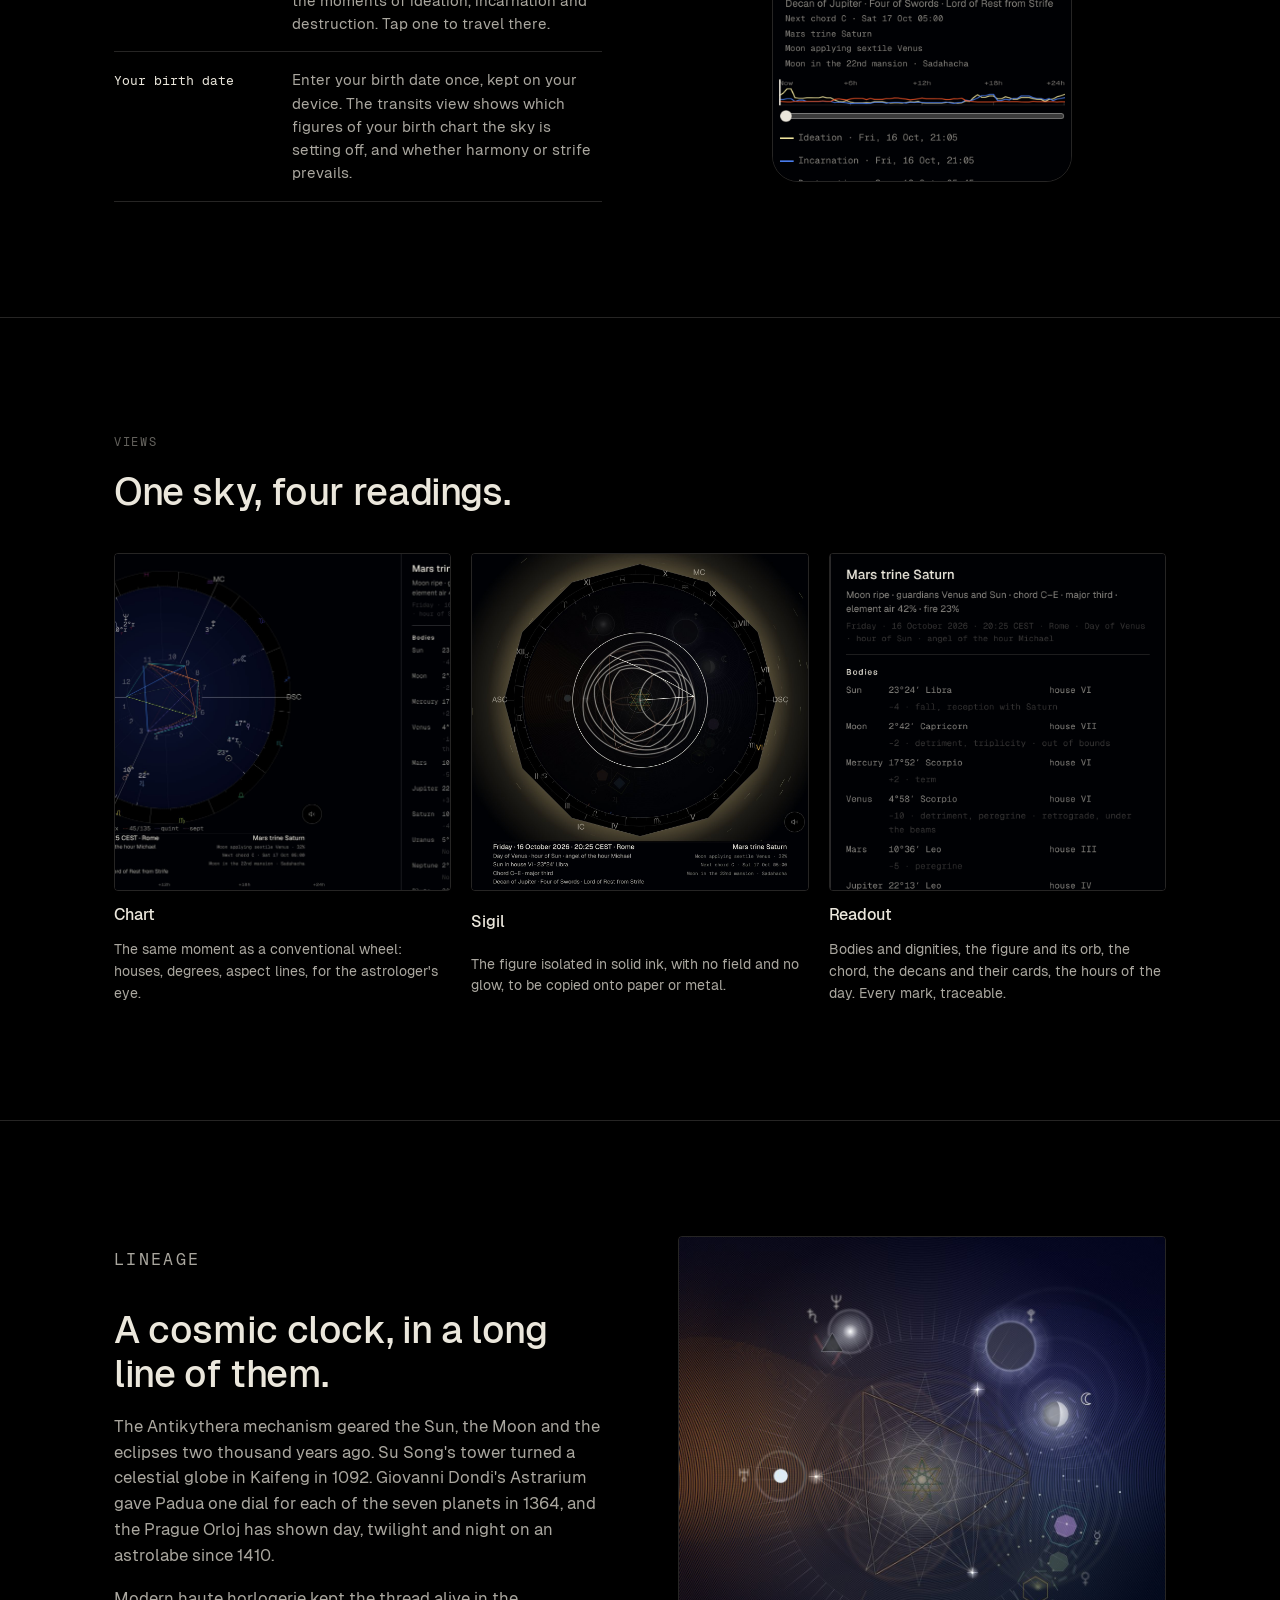
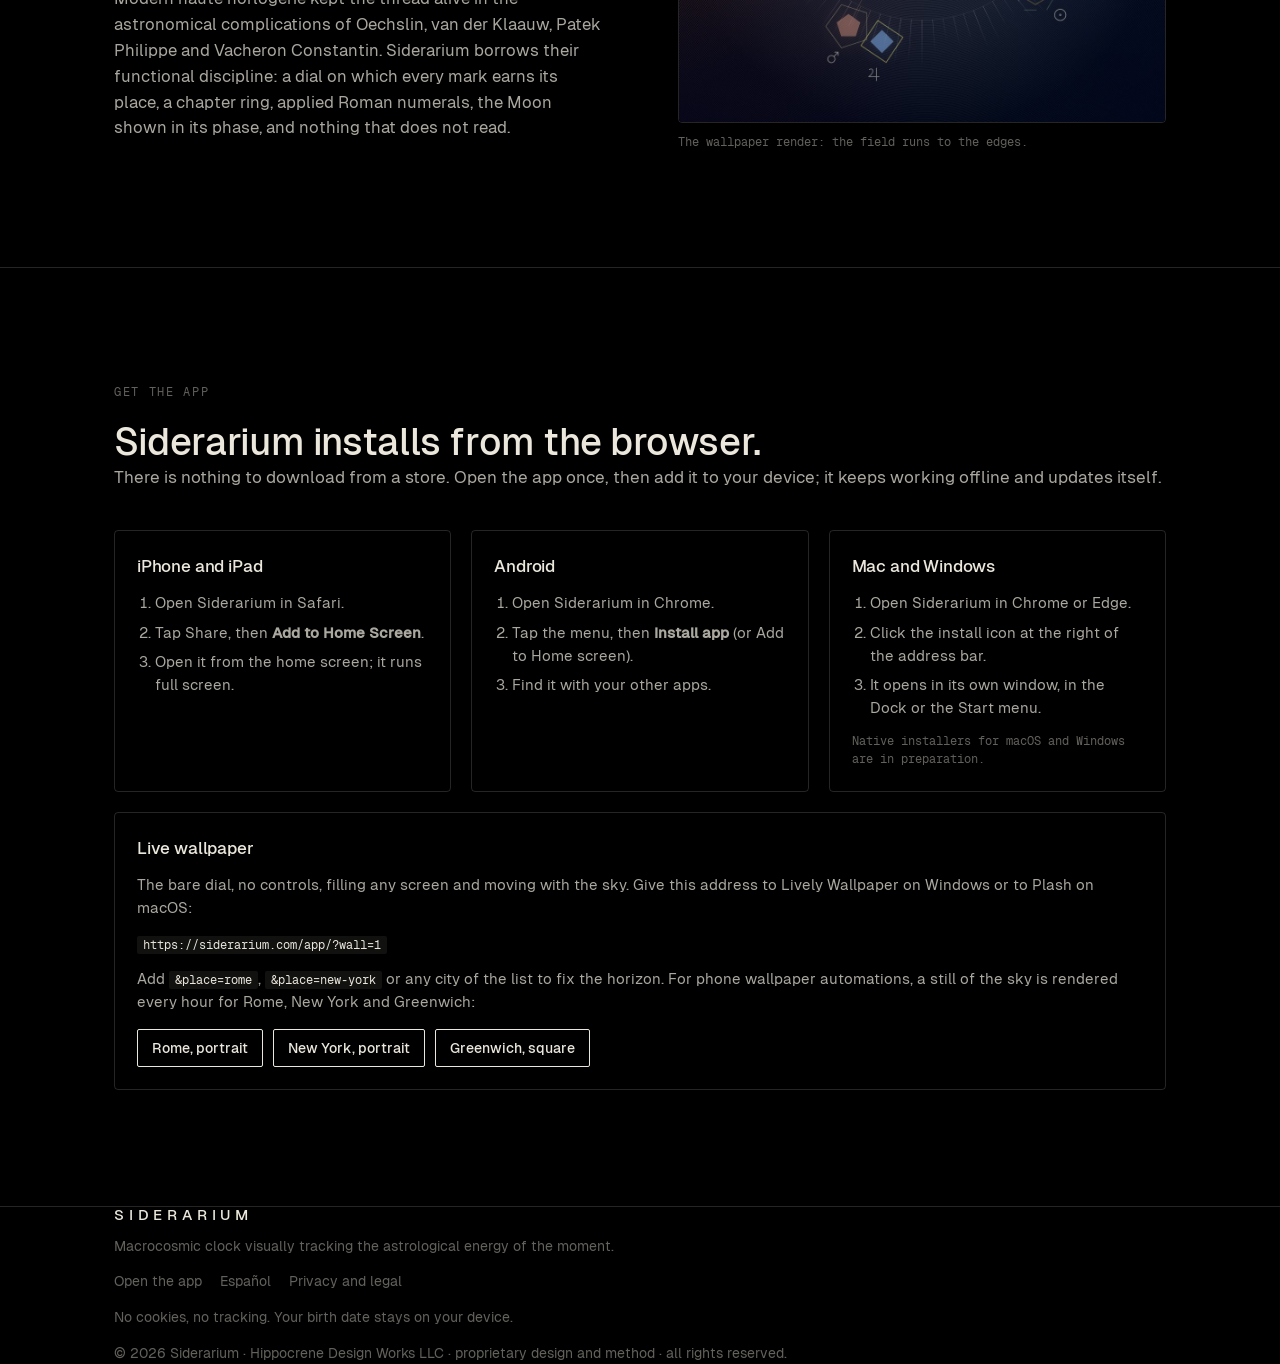
==== commit c5fa0d4d: "publish siderarium f2bfee54590b2ed950c3a3ae561a5e7167fb591d" ====
--- a/index.html
+++ b/index.html
@@ -162,12 +162,12 @@
         <div class="card wide">
           <h3>Live wallpaper</h3>
           <p>The bare dial, no controls, filling any screen and moving with the sky. Give this address to Lively Wallpaper on Windows or to Plash on macOS:</p>
-          <p><code>https://g-quercusrobur.github.io/mosaicgen/app/?wall=1</code></p>
+          <p><code>https://siderarium.com/app/?wall=1</code></p>
           <p>Add <code>&amp;place=rome</code>, <code>&amp;place=new-york</code> or any city of the list to fix the horizon. For phone wallpaper automations, a still of the sky is rendered every hour for Rome, New York and Greenwich:</p>
           <div class="links">
-            <a class="btn small" href="https://g-quercusrobur.github.io/mosaicgen/sky/rome.png">Rome, portrait</a>
-            <a class="btn small" href="https://g-quercusrobur.github.io/mosaicgen/sky/new-york.png">New York, portrait</a>
-            <a class="btn small" href="https://g-quercusrobur.github.io/mosaicgen/sky/greenwich-square.png">Greenwich, square</a>
+            <a class="btn small" href="https://siderarium.com/sky/rome.png">Rome, portrait</a>
+            <a class="btn small" href="https://siderarium.com/sky/new-york.png">New York, portrait</a>
+            <a class="btn small" href="https://siderarium.com/sky/greenwich-square.png">Greenwich, square</a>
           </div>
         </div>
       </div>
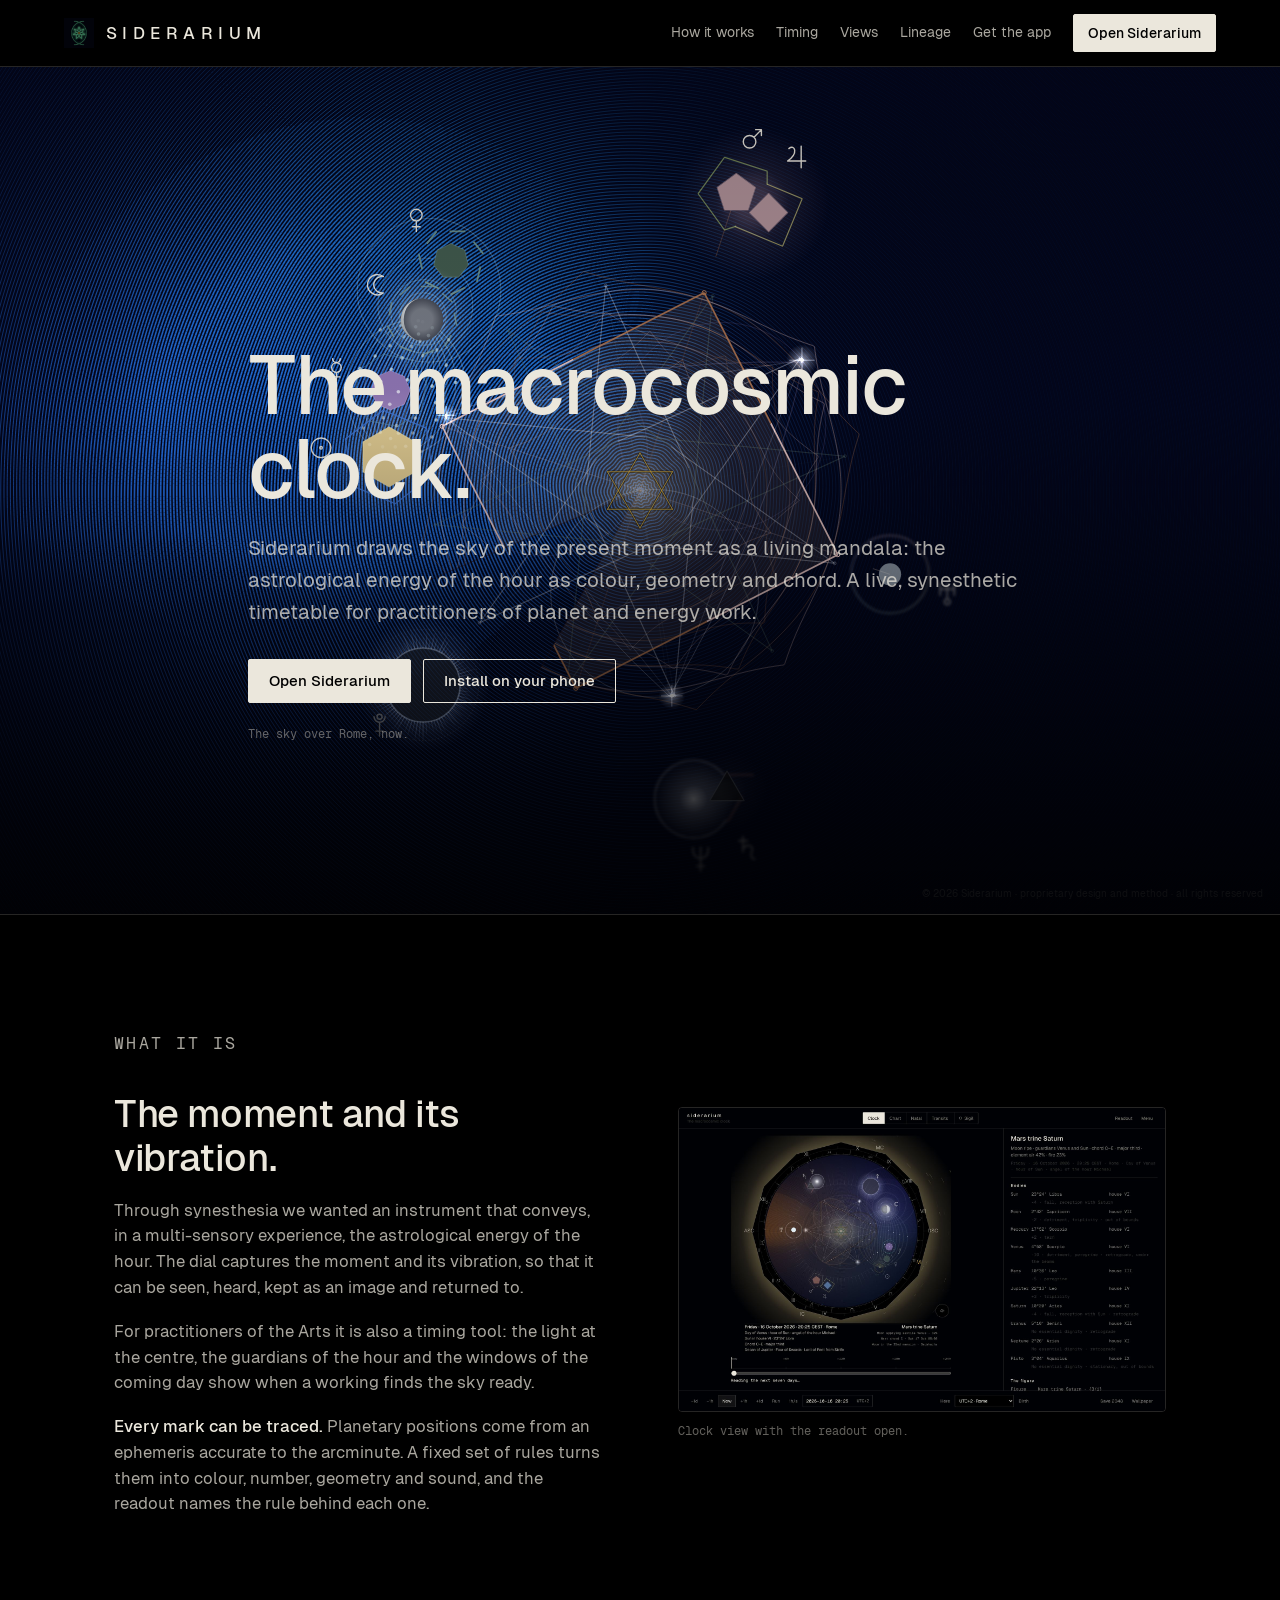
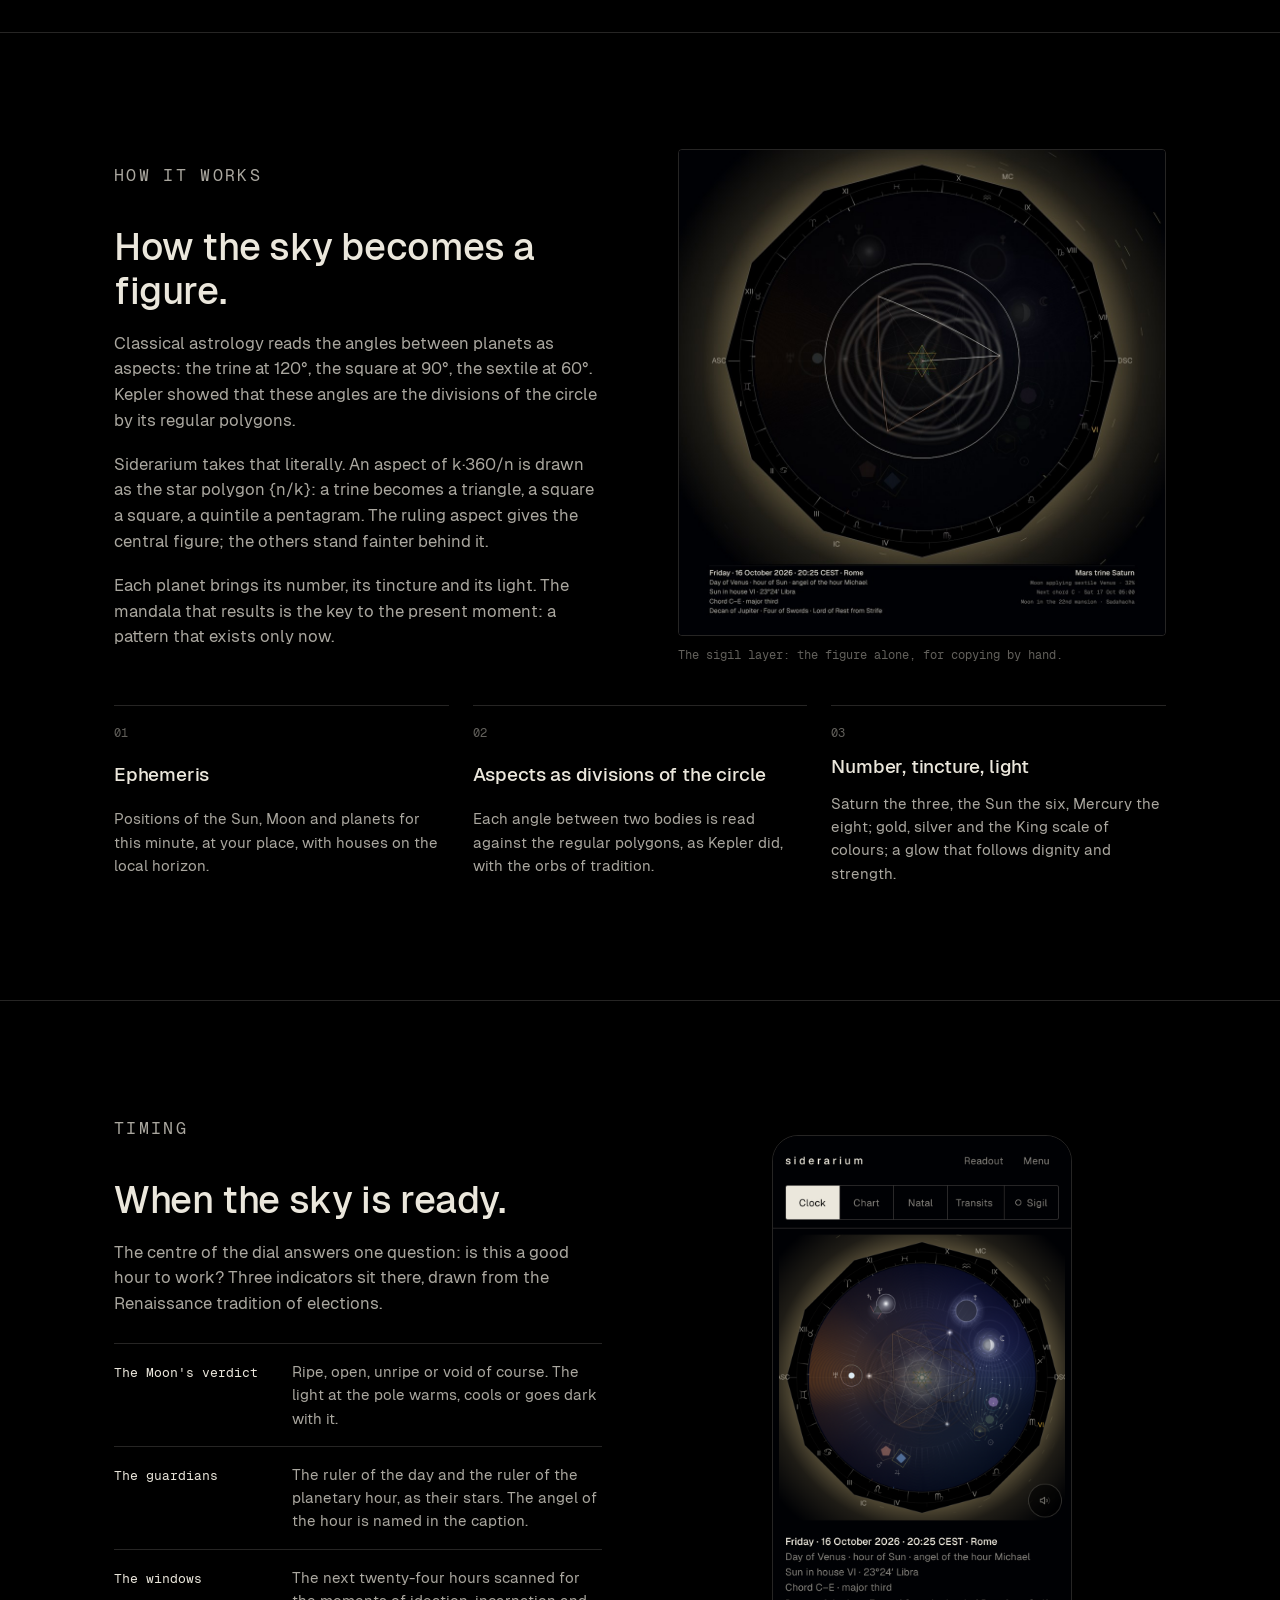
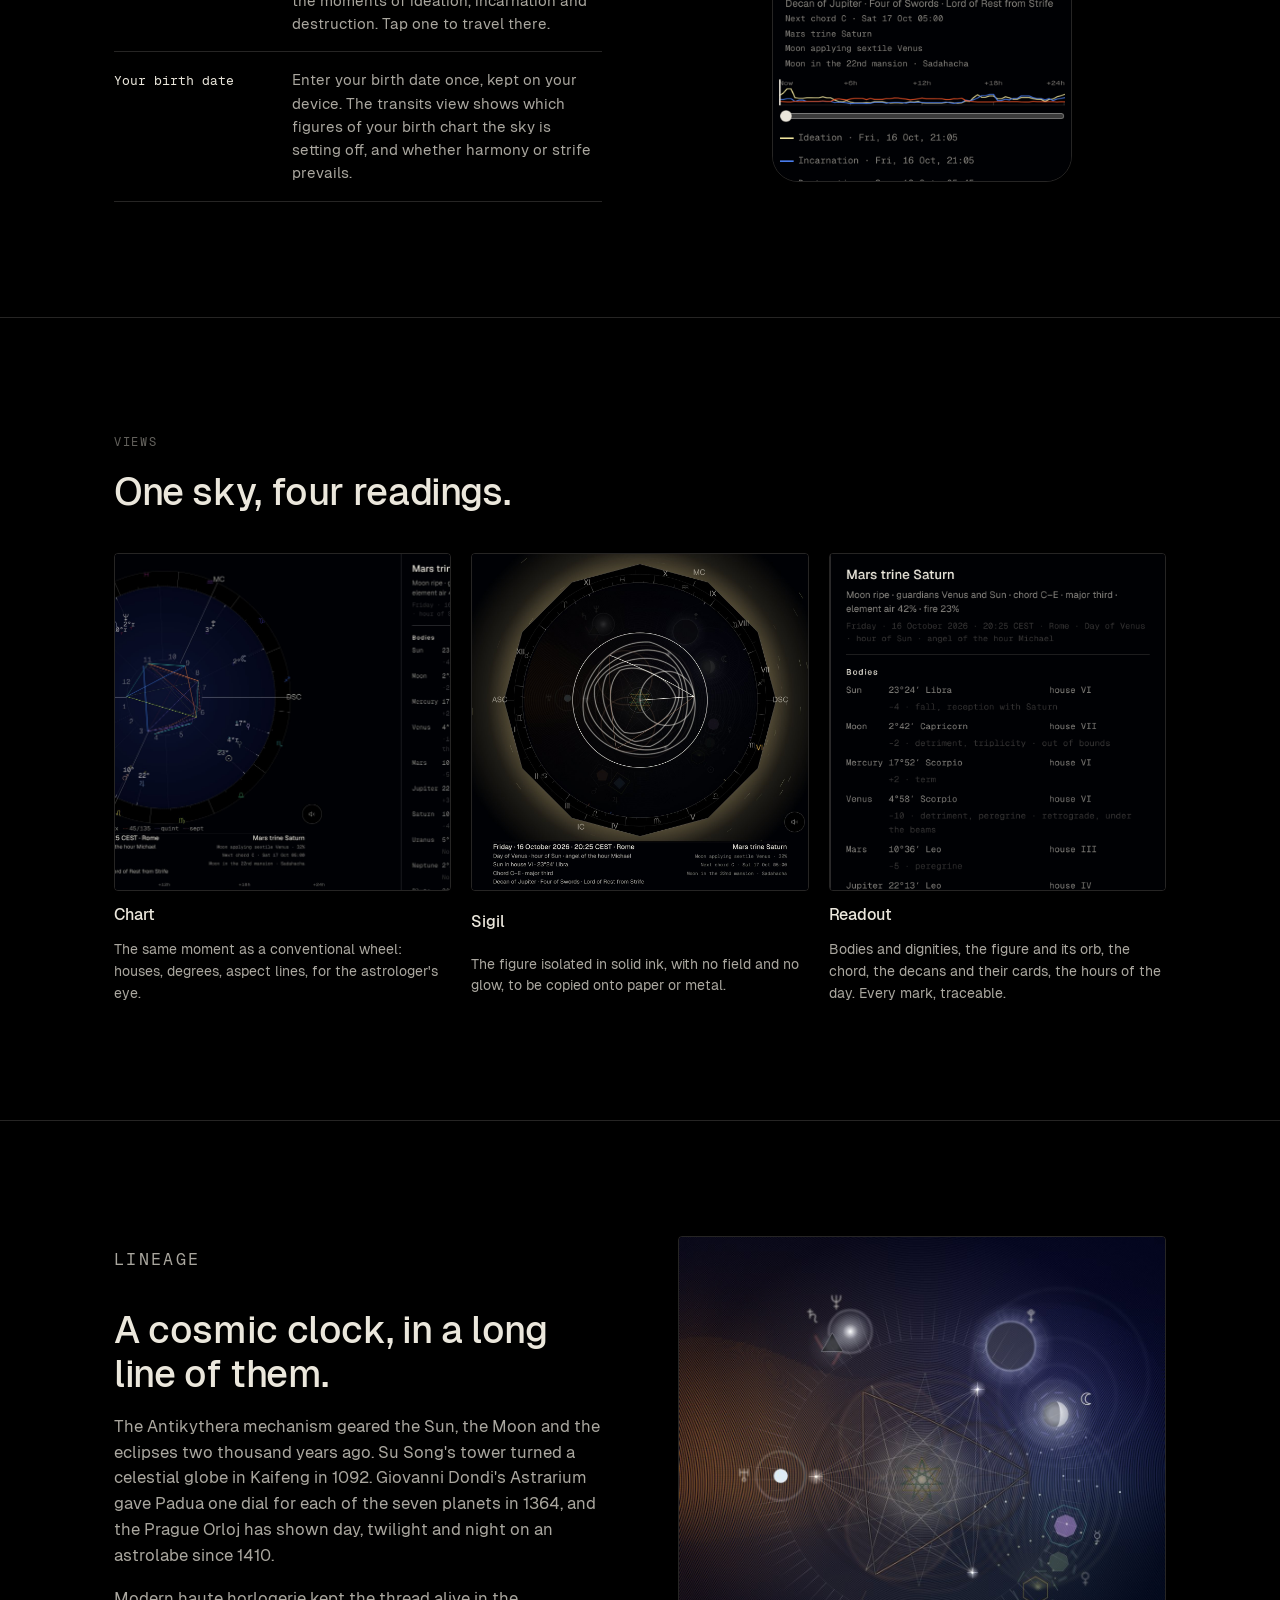
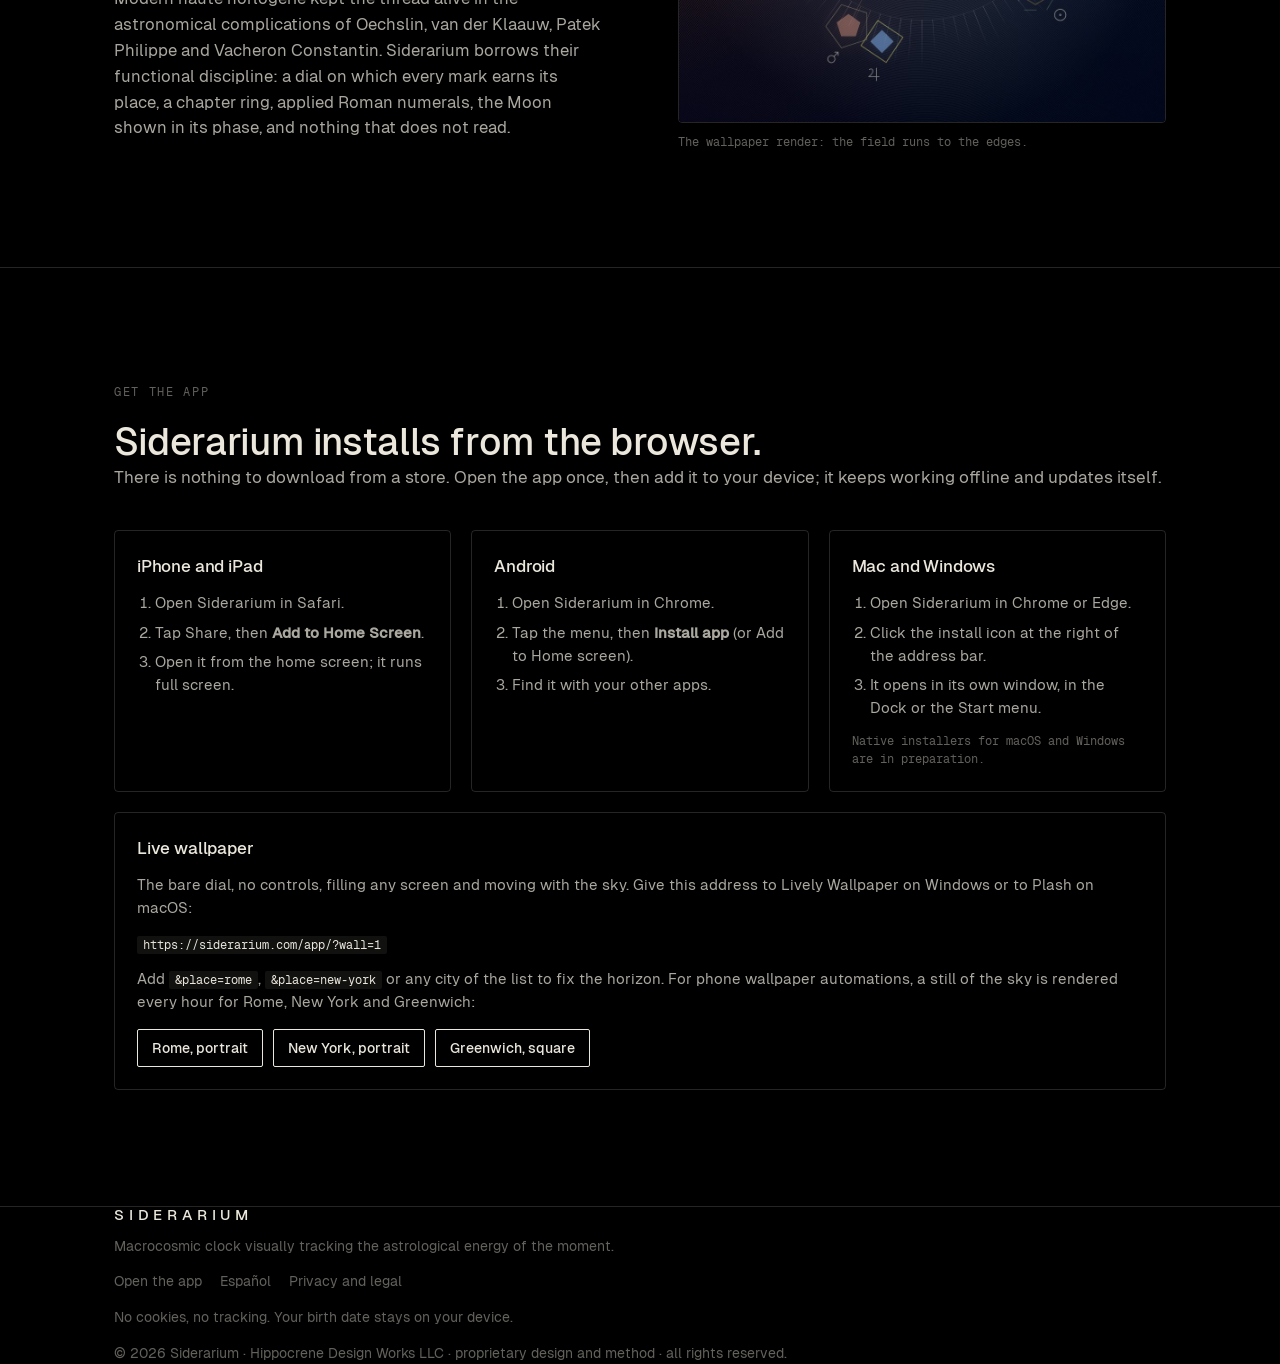
==== commit 6aa6d8a0: "publish siderarium fd466cca575ee09685dc81343bedeacde610f9ec" ====
--- a/index.html
+++ b/index.html
@@ -7,7 +7,7 @@
 <title>Siderarium · the macrocosmic clock</title>
 <meta name="description" content="Siderarium: macrocosmic clock visually tracking the astrological energy of the moment. The sky of now as a living mandala; a timing tool for practitioners of the Arts.">
 <meta property="og:title" content="Siderarium · the macrocosmic clock">
-<meta property="og:description" content="The sky of the present moment as a living mandala. Colour, geometry and chord, computed from the ephemeris.">
+<meta property="og:description" content="The sky of the present moment as a living mandala: colour, geometry and chord. A live, synesthetic timetable for practitioners of planet and energy work.">
 <meta property="og:image" content="img/hero.jpg">
 <meta property="og:type" content="website">
 <link rel="icon" type="image/png" sizes="32x32" href="img/siderarium-32.png">
@@ -46,7 +46,7 @@
     </div>
     <div class="wrap">
       <h1>The macrocosmic clock.</h1>
-      <p class="lede">Siderarium draws the sky of the present moment as a living mandala: the astrological energy of the hour as colour, geometry and chord. See it, hear it, keep it, return to it.</p>
+      <p class="lede">Siderarium draws the sky of the present moment as a living mandala: the astrological energy of the hour as colour, geometry and chord. A live, synesthetic timetable for practitioners of planet and energy work.</p>
       <div class="cta">
         <a class="btn primary" href="app/">Open Siderarium</a>
         <a class="btn" href="#get">Install on your phone</a>
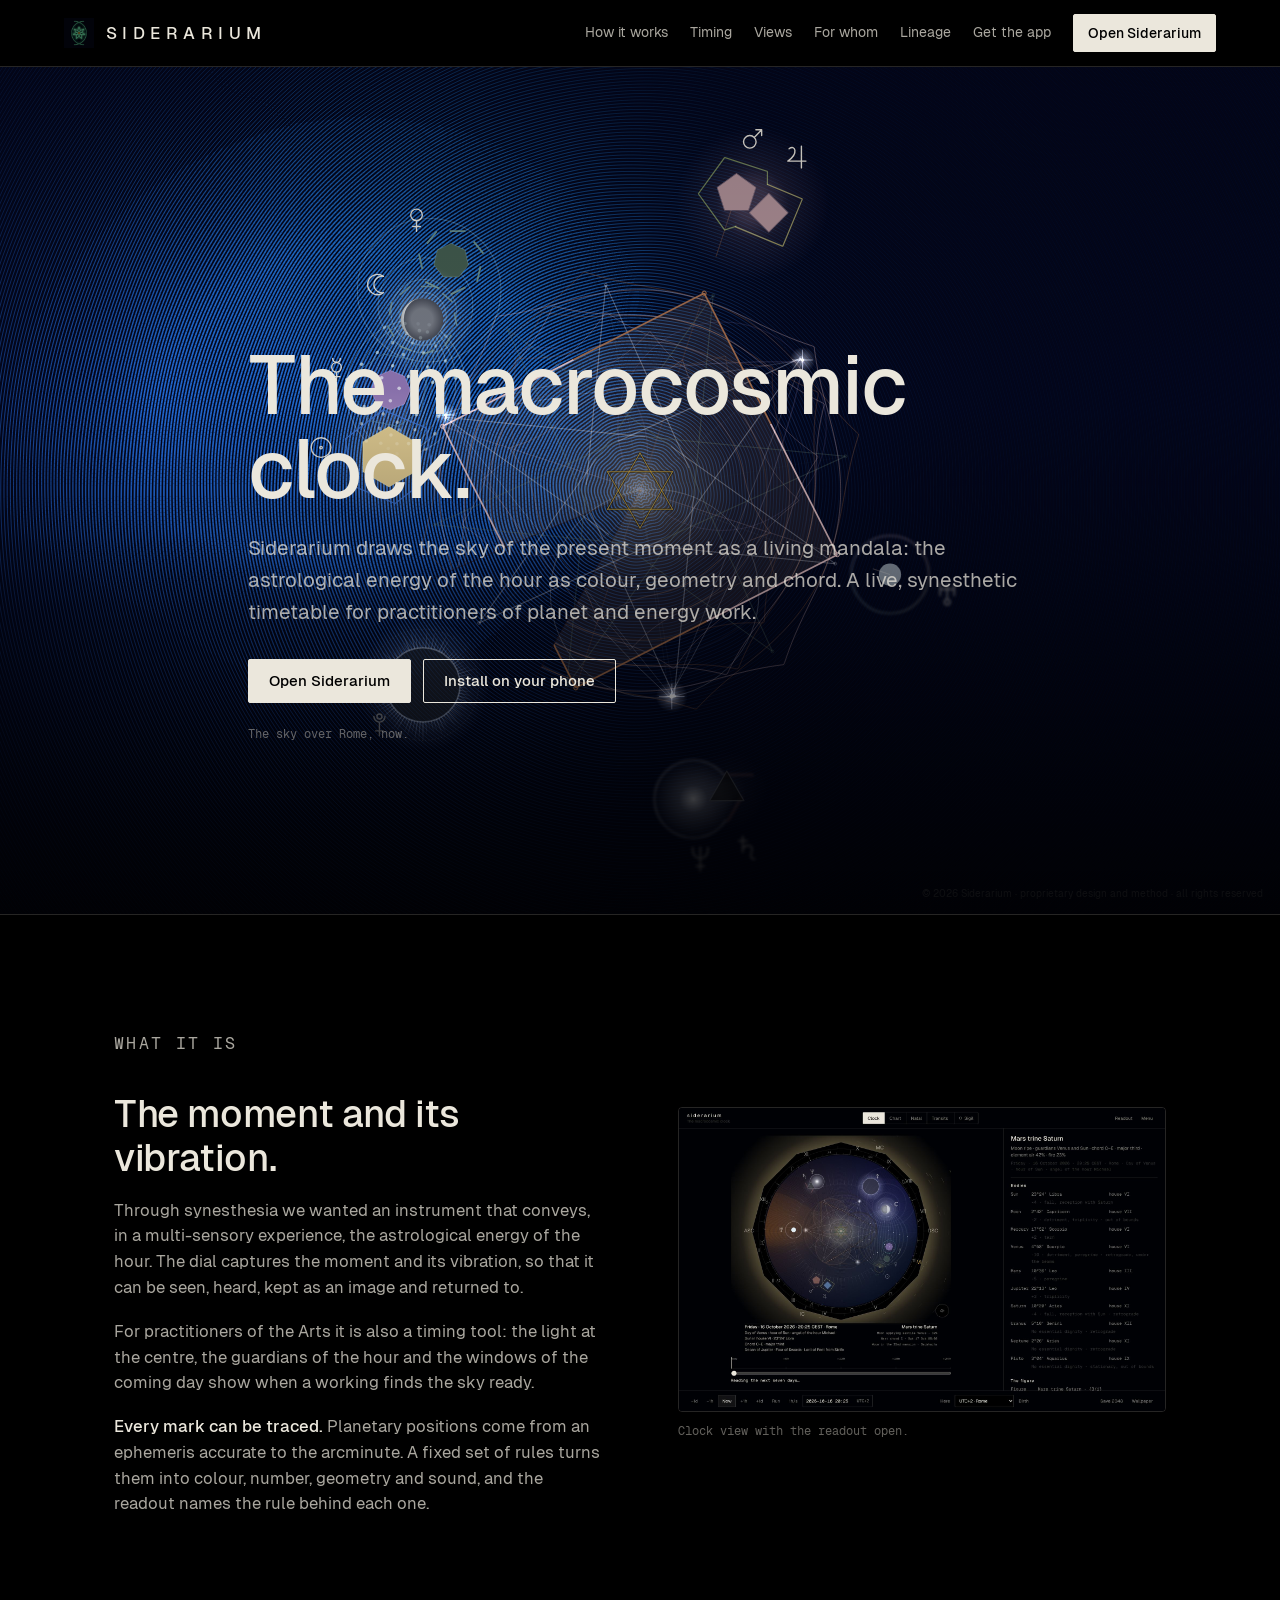
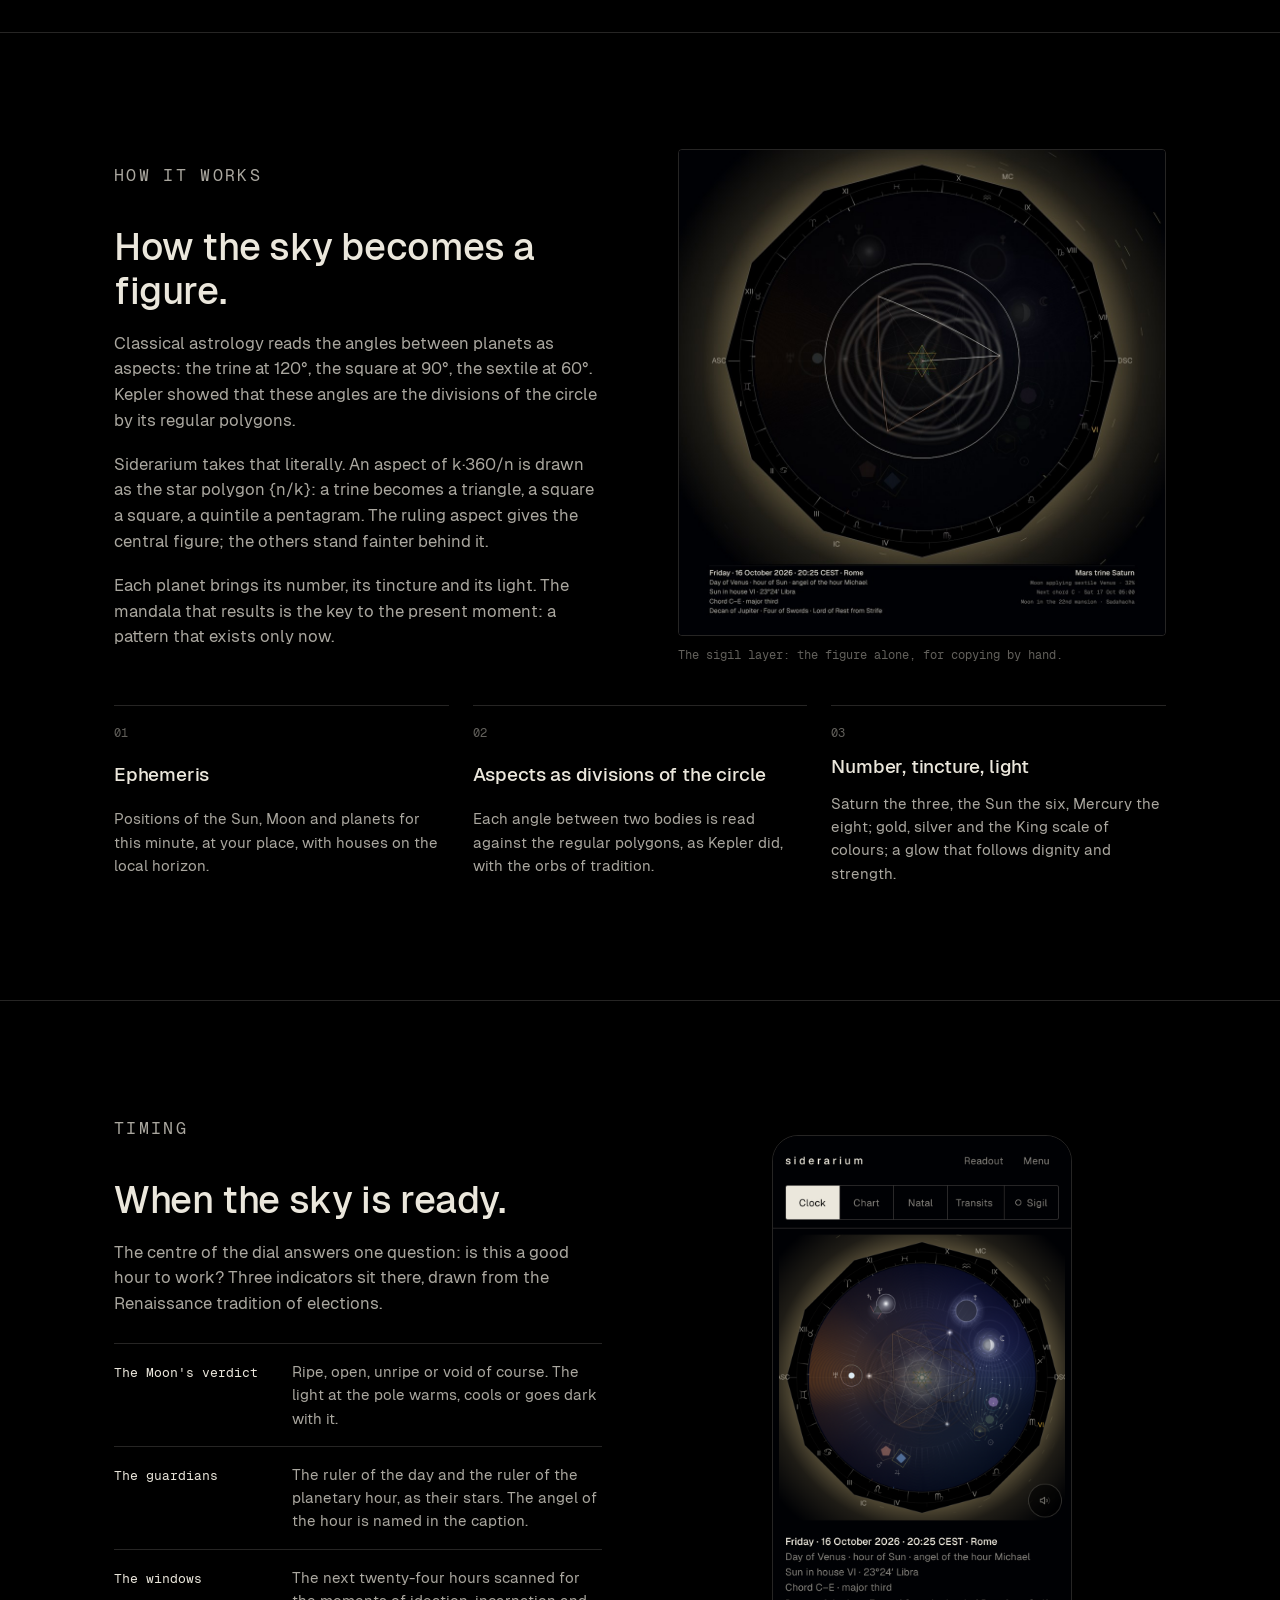
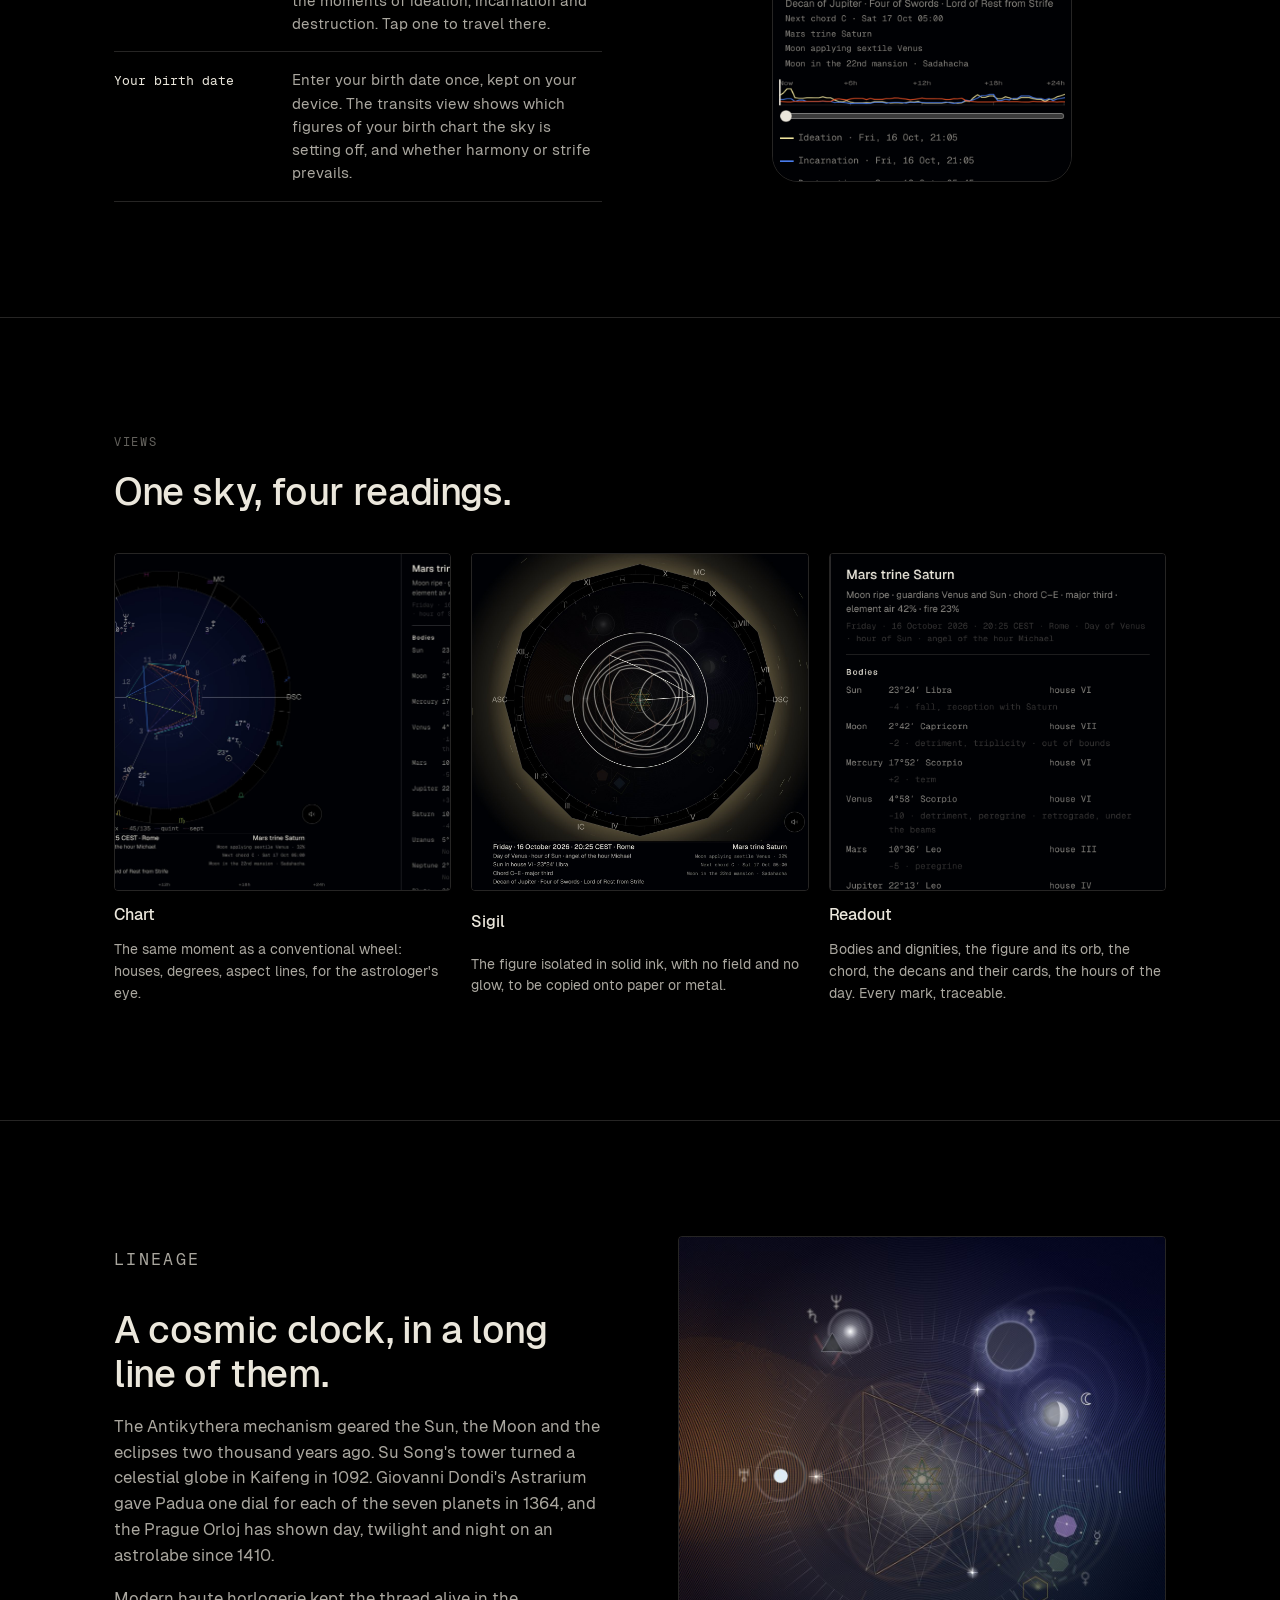
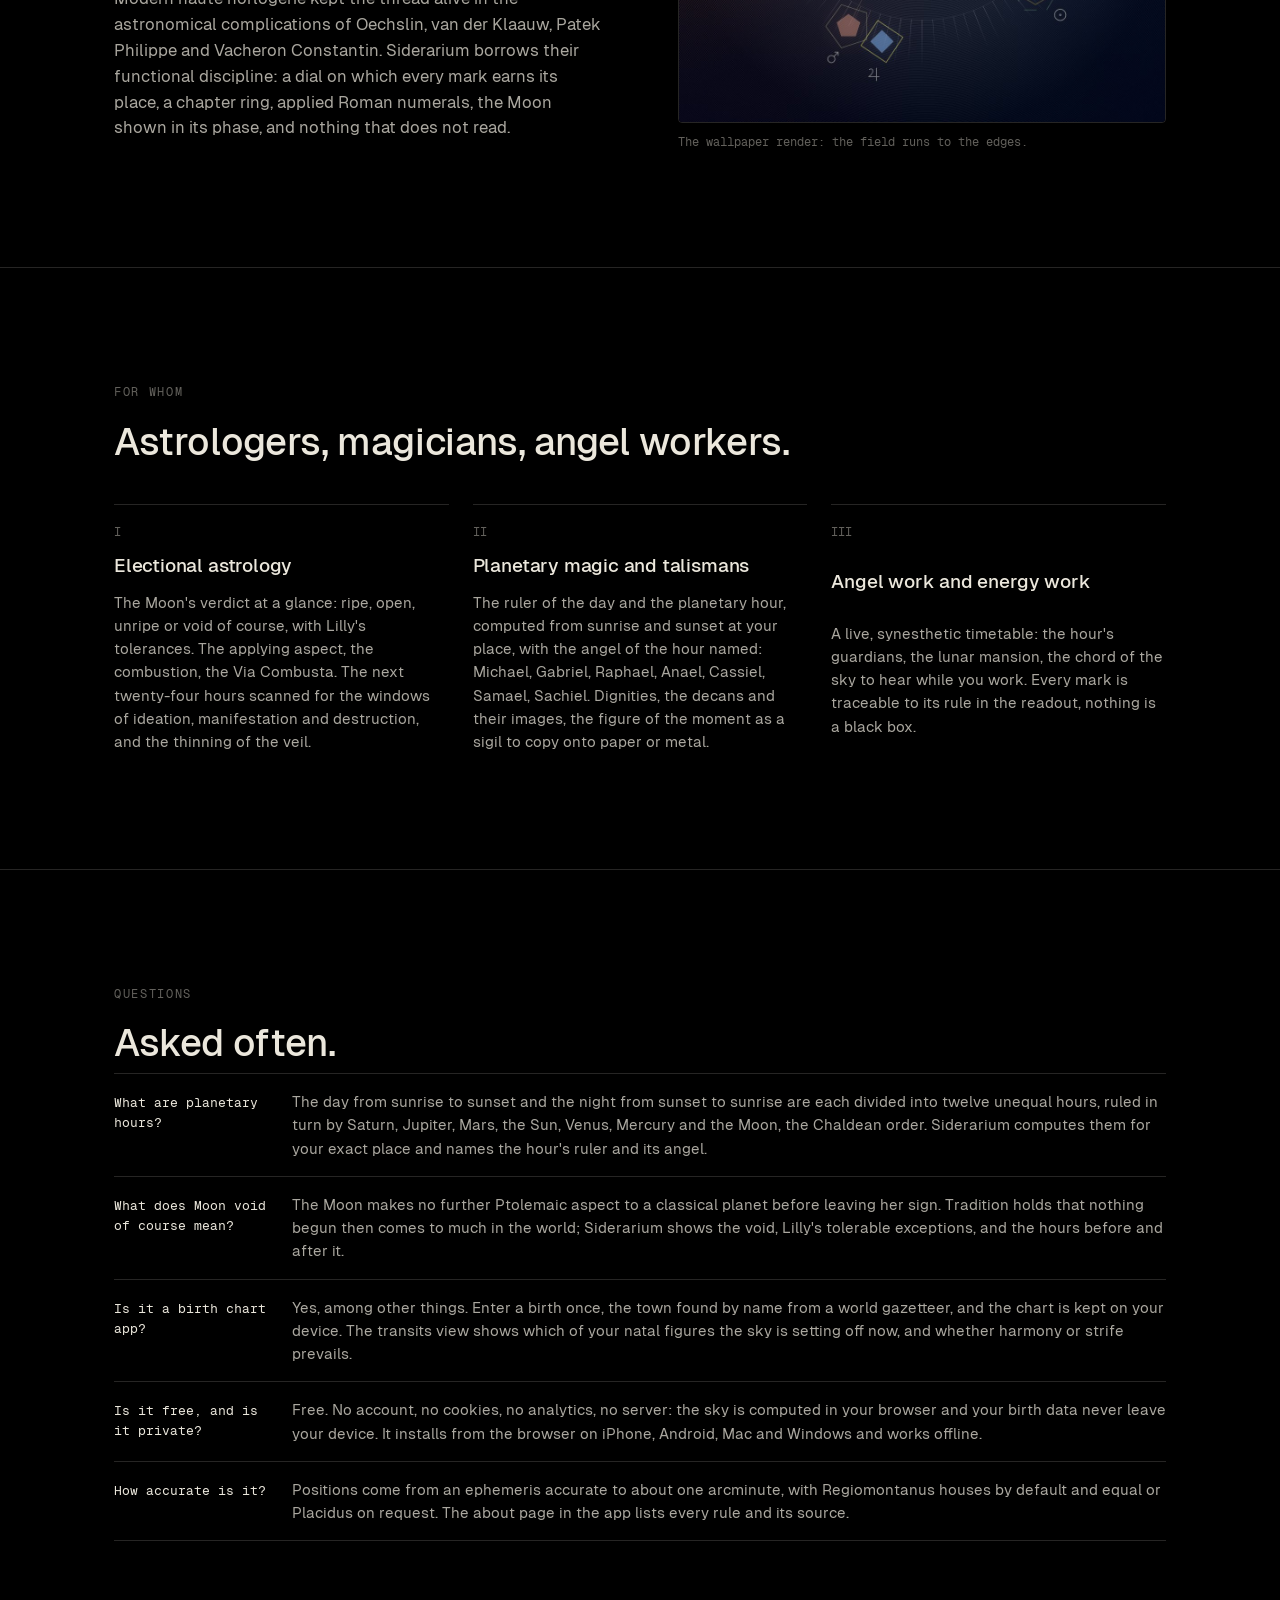
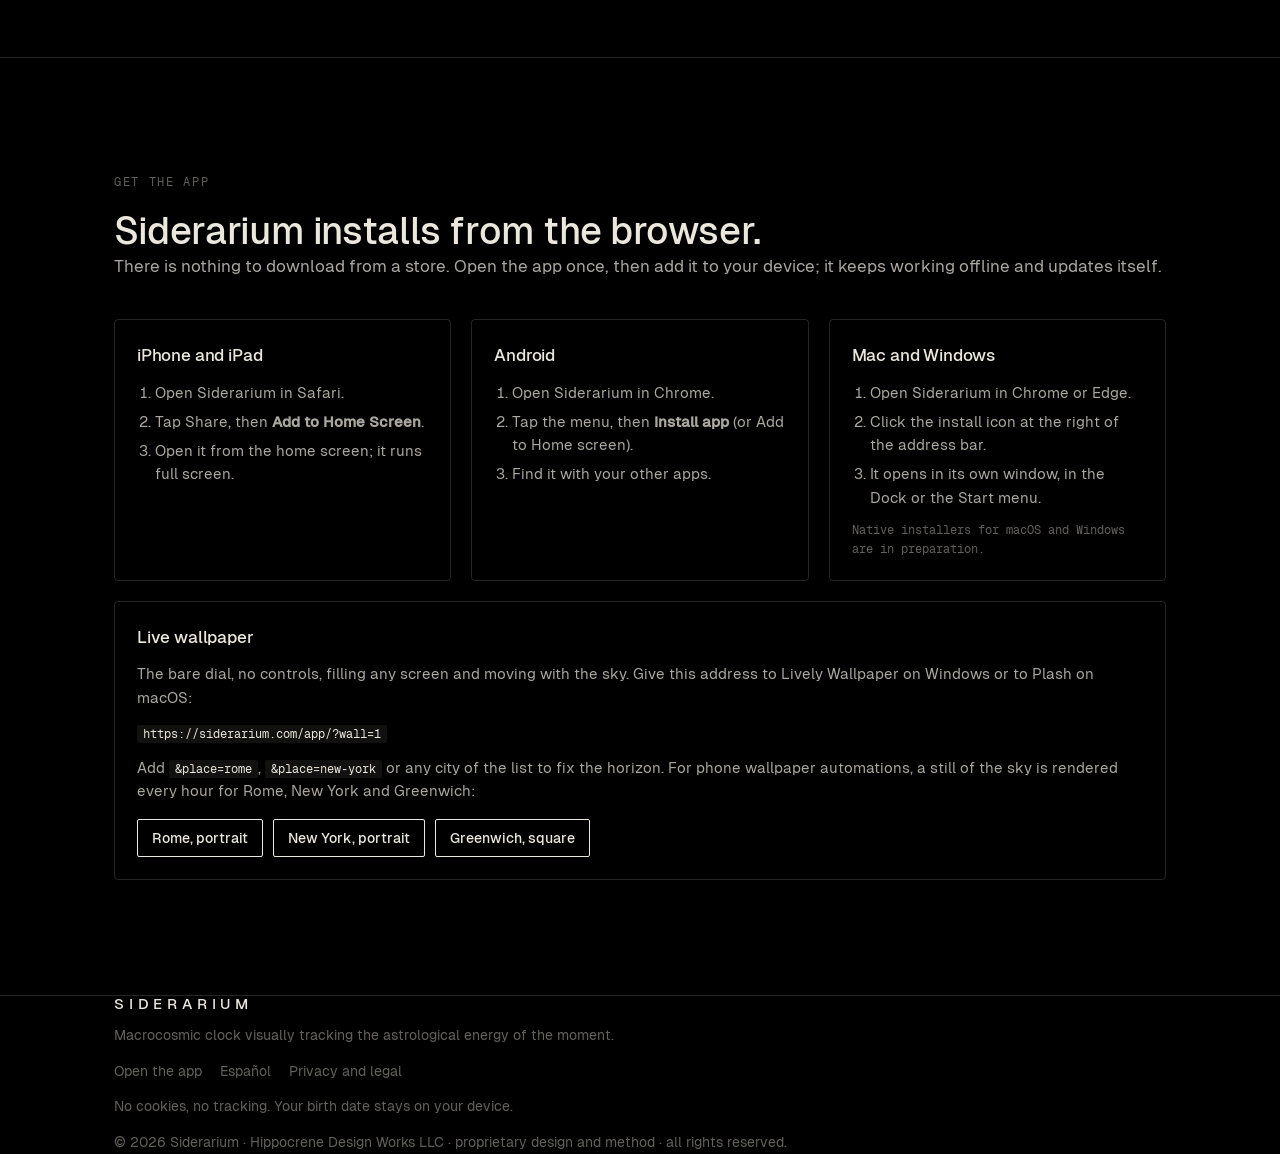
==== commit 0a7227f3: "publish siderarium debcb3df4a82bdbb369b1ac5e7f04f31a5f469a1" ====
--- a/index.html
+++ b/index.html
@@ -4,12 +4,23 @@
 <meta charset="utf-8">
 <meta name="viewport" content="width=device-width, initial-scale=1, viewport-fit=cover">
 <meta name="theme-color" content="#000000">
-<title>Siderarium · the macrocosmic clock</title>
-<meta name="description" content="Siderarium: macrocosmic clock visually tracking the astrological energy of the moment. The sky of now as a living mandala; a timing tool for practitioners of the Arts.">
+<title>Siderarium · macrocosmic clock: planetary hours, electional timing, the sky of the moment</title>
+<meta name="description" content="A live astrological clock: the sky of this moment as a mandala, planetary hours and their angels, the Moon void of course, electional windows, the thinning of the veil. For astrologers, magicians and angel workers. Free, private, works offline.">
+<link rel="canonical" href="https://siderarium.com/">
+<link rel="alternate" hreflang="en" href="https://siderarium.com/">
+<link rel="alternate" hreflang="es" href="https://siderarium.com/app/?lang=es">
+<link rel="alternate" hreflang="x-default" href="https://siderarium.com/">
+<meta name="robots" content="index, follow, max-image-preview:large">
 <meta property="og:title" content="Siderarium · the macrocosmic clock">
 <meta property="og:description" content="The sky of the present moment as a living mandala: colour, geometry and chord. A live, synesthetic timetable for practitioners of planet and energy work.">
-<meta property="og:image" content="img/hero.jpg">
+<meta property="og:image" content="https://siderarium.com/img/hero.jpg">
+<meta property="og:url" content="https://siderarium.com/">
+<meta property="og:site_name" content="Siderarium">
 <meta property="og:type" content="website">
+<meta name="twitter:card" content="summary_large_image">
+<meta name="twitter:title" content="Siderarium · the macrocosmic clock">
+<meta name="twitter:description" content="Planetary hours and their angels, the Moon's verdict, electional windows and the veil, drawn live from the sky of this moment.">
+<meta name="twitter:image" content="https://siderarium.com/img/hero.jpg">
 <link rel="icon" type="image/png" sizes="32x32" href="img/siderarium-32.png">
 <link rel="icon" type="image/png" sizes="64x64" href="img/siderarium-64.png">
 <link rel="icon" type="image/png" sizes="192x192" href="img/siderarium-192.png">
@@ -20,6 +31,20 @@
 @font-face { font-family: "Geist Mono"; font-weight: 400; font-display: swap; src: url("fonts/GeistMono-Regular.woff2") format("woff2"); }
 </style>
 <link rel="stylesheet" href="style.css">
+<script type="application/ld+json">
+{"@context":"https://schema.org","@graph":[
+ {"@type":"Organization","@id":"https://siderarium.com/#org","name":"Hippocrene Design Works LLC","url":"https://siderarium.com/","logo":"https://siderarium.com/img/siderarium-512.png"},
+ {"@type":"WebSite","@id":"https://siderarium.com/#site","url":"https://siderarium.com/","name":"Siderarium","description":"The macrocosmic clock: the sky of the present moment as a living mandala, with planetary hours, the Moon's verdict, electional windows and the thinning of the veil.","publisher":{"@id":"https://siderarium.com/#org"},"inLanguage":["en","es"]},
+ {"@type":"SoftwareApplication","@id":"https://siderarium.com/#app","name":"Siderarium","alternateName":"Siderarium, the macrocosmic clock","url":"https://siderarium.com/app/","applicationCategory":"LifestyleApplication","applicationSubCategory":"Astrology","operatingSystem":"Web, iOS, Android, macOS, Windows","browserRequirements":"Requires a modern browser; installs as a progressive web app","offers":{"@type":"Offer","price":"0","priceCurrency":"USD"},"description":"A live astrological clock for astrologers, magicians and angel workers: planetary hours and their angels, the Moon void of course and her verdict, electional windows, the thinning of the veil, birth charts and transits, the figure of the moment as a sigil and as a chord.","featureList":["Planetary hours and the angel of the hour","Moon void of course and the Moon's verdict","Electional windows: ideation, manifestation, destruction","The thinning of the veil","Birth charts with a world gazetteer, transits and synastry","Sigil of the moment","The chord of the sky, to listen"],"image":"https://siderarium.com/img/hero.jpg","author":{"@id":"https://siderarium.com/#org"},"isAccessibleForFree":true,"inLanguage":["en","es"]},
+ {"@type":"FAQPage","mainEntity":[
+  {"@type":"Question","name":"What are planetary hours?","acceptedAnswer":{"@type":"Answer","text":"The day from sunrise to sunset and the night from sunset to sunrise are each divided into twelve unequal hours, ruled in turn by Saturn, Jupiter, Mars, the Sun, Venus, Mercury and the Moon, the Chaldean order. Siderarium computes them for your exact place and names the hour's ruler and its angel."}},
+  {"@type":"Question","name":"What does Moon void of course mean?","acceptedAnswer":{"@type":"Answer","text":"The Moon makes no further Ptolemaic aspect to a classical planet before leaving her sign. Tradition holds that nothing begun then comes to much in the world; Siderarium shows the void, Lilly's tolerable exceptions, and the hours before and after it."}},
+  {"@type":"Question","name":"Is Siderarium a birth chart app?","acceptedAnswer":{"@type":"Answer","text":"Yes, among other things. Enter a birth once, the town found by name from a world gazetteer, and the chart is kept on your device. The transits view shows which of your natal figures the sky is setting off now, and whether harmony or strife prevails."}},
+  {"@type":"Question","name":"Is Siderarium free and private?","acceptedAnswer":{"@type":"Answer","text":"Free. No account, no cookies, no analytics, no server: the sky is computed in your browser and your birth data never leave your device. It installs from the browser on iPhone, Android, Mac and Windows and works offline."}},
+  {"@type":"Question","name":"How accurate is Siderarium?","acceptedAnswer":{"@type":"Answer","text":"Positions come from an ephemeris accurate to about one arcminute, with Regiomontanus houses by default and equal or Placidus on request. The about page in the app lists every rule and its source."}}
+ ]}
+]}
+</script>
 </head>
 <body>
 
@@ -29,6 +54,7 @@
     <a href="#how">How it works</a>
     <a href="#timing">Timing</a>
     <a href="#views">Views</a>
+    <a href="#who">For whom</a>
     <a href="#lineage">Lineage</a>
     <a href="#get">Get the app</a>
     <a class="btn small primary" href="app/">Open Siderarium</a>
@@ -65,7 +91,7 @@
         <p><strong>Every mark can be traced.</strong> Planetary positions come from an ephemeris accurate to the arcminute. A fixed set of rules turns them into colour, number, geometry and sound, and the readout names the rule behind each one.</p>
       </div>
       <figure>
-        <img src="img/desk-clock.jpg" alt="Siderarium on a desktop screen: the dial with its readout" width="1800" height="1125">
+        <img loading="lazy" src="img/desk-clock.jpg" alt="Siderarium on a desktop screen: the dial with its readout" width="1800" height="1125">
         <figcaption>Clock view with the readout open.</figcaption>
       </figure>
     </div>
@@ -75,7 +101,7 @@
     <div class="wrap">
       <div class="two flip">
         <figure>
-          <img src="img/figure.jpg" alt="The figure of the moment drawn as a sigil: a star polygon with its circles" width="1000" height="1000">
+          <img loading="lazy" src="img/figure.jpg" alt="The figure of the moment drawn as a sigil: a star polygon with its circles" width="1000" height="1000">
           <figcaption>The sigil layer: the figure alone, for copying by hand.</figcaption>
         </figure>
         <div class="prose">
@@ -108,7 +134,7 @@
         </div>
       </div>
       <figure class="phone">
-        <img src="img/phone.png" alt="Siderarium on a phone" width="780" height="1688">
+        <img loading="lazy" src="img/phone.png" alt="Siderarium on a phone" width="780" height="1688">
       </figure>
     </div>
   </section>
@@ -118,9 +144,9 @@
       <p class="kicker">Views</p>
       <h2>One sky, four readings.</h2>
       <div class="views">
-        <div class="view"><img src="img/desk-chart.jpg" alt="The chart view: a conventional wheel with aspect lines"><h3>Chart</h3><p>The same moment as a conventional wheel: houses, degrees, aspect lines, for the astrologer's eye.</p></div>
-        <div class="view"><img src="img/sigil.jpg" alt="The sigil view"><h3>Sigil</h3><p>The figure isolated in solid ink, with no field and no glow, to be copied onto paper or metal.</p></div>
-        <div class="view"><img src="img/readout.png" alt="The readout: bodies, dignities, the figure, sound, tarot"><h3>Readout</h3><p>Bodies and dignities, the figure and its orb, the chord, the decans and their cards, the hours of the day. Every mark, traceable.</p></div>
+        <div class="view"><img loading="lazy" src="img/desk-chart.jpg" alt="The chart view: a conventional wheel with aspect lines"><h3>Chart</h3><p>The same moment as a conventional wheel: houses, degrees, aspect lines, for the astrologer's eye.</p></div>
+        <div class="view"><img loading="lazy" src="img/sigil.jpg" alt="The sigil view"><h3>Sigil</h3><p>The figure isolated in solid ink, with no field and no glow, to be copied onto paper or metal.</p></div>
+        <div class="view"><img loading="lazy" src="img/readout.png" alt="The readout: bodies, dignities, the figure, sound, tarot"><h3>Readout</h3><p>Bodies and dignities, the figure and its orb, the chord, the decans and their cards, the hours of the day. Every mark, traceable.</p></div>
       </div>
     </div>
   </section>
@@ -128,7 +154,7 @@
   <section id="lineage">
     <div class="wrap two flip">
       <figure>
-        <img src="img/hero-square.jpg" alt="The dial without its frame, as a wallpaper" width="1080" height="1080">
+        <img loading="lazy" src="img/hero-square.jpg" alt="The dial without its frame, as a wallpaper" width="1080" height="1080">
         <figcaption>The wallpaper render: the field runs to the edges.</figcaption>
       </figure>
       <div class="prose">
@@ -136,6 +162,32 @@
         <h2>A cosmic clock, in a long line of them.</h2>
         <p>The Antikythera mechanism geared the Sun, the Moon and the eclipses two thousand years ago. Su Song's tower turned a celestial globe in Kaifeng in 1092. Giovanni Dondi's Astrarium gave Padua one dial for each of the seven planets in 1364, and the Prague Orloj has shown day, twilight and night on an astrolabe since 1410.</p>
         <p>Modern haute horlogerie kept the thread alive in the astronomical complications of Oechslin, van der Klaauw, Patek Philippe and Vacheron Constantin. Siderarium borrows their functional discipline: a dial on which every mark earns its place, a chapter ring, applied Roman numerals, the Moon shown in its phase, and nothing that does not read.</p>
+      </div>
+    </div>
+  </section>
+
+  <section id="who">
+    <div class="wrap">
+      <p class="kicker">For whom</p>
+      <h2>Astrologers, magicians, angel workers.</h2>
+      <div class="steps">
+        <div class="step"><span class="n">I</span><h3>Electional astrology</h3><p>The Moon's verdict at a glance: ripe, open, unripe or void of course, with Lilly's tolerances. The applying aspect, the combustion, the Via Combusta. The next twenty-four hours scanned for the windows of ideation, manifestation and destruction, and the thinning of the veil.</p></div>
+        <div class="step"><span class="n">II</span><h3>Planetary magic and talismans</h3><p>The ruler of the day and the planetary hour, computed from sunrise and sunset at your place, with the angel of the hour named: Michael, Gabriel, Raphael, Anael, Cassiel, Samael, Sachiel. Dignities, the decans and their images, the figure of the moment as a sigil to copy onto paper or metal.</p></div>
+        <div class="step"><span class="n">III</span><h3>Angel work and energy work</h3><p>A live, synesthetic timetable: the hour's guardians, the lunar mansion, the chord of the sky to hear while you work. Every mark is traceable to its rule in the readout, nothing is a black box.</p></div>
+      </div>
+    </div>
+  </section>
+
+  <section id="faq">
+    <div class="wrap">
+      <p class="kicker">Questions</p>
+      <h2>Asked often.</h2>
+      <div class="rows">
+        <div class="row"><span class="k">What are planetary hours?</span><p>The day from sunrise to sunset and the night from sunset to sunrise are each divided into twelve unequal hours, ruled in turn by Saturn, Jupiter, Mars, the Sun, Venus, Mercury and the Moon, the Chaldean order. Siderarium computes them for your exact place and names the hour's ruler and its angel.</p></div>
+        <div class="row"><span class="k">What does Moon void of course mean?</span><p>The Moon makes no further Ptolemaic aspect to a classical planet before leaving her sign. Tradition holds that nothing begun then comes to much in the world; Siderarium shows the void, Lilly's tolerable exceptions, and the hours before and after it.</p></div>
+        <div class="row"><span class="k">Is it a birth chart app?</span><p>Yes, among other things. Enter a birth once, the town found by name from a world gazetteer, and the chart is kept on your device. The transits view shows which of your natal figures the sky is setting off now, and whether harmony or strife prevails.</p></div>
+        <div class="row"><span class="k">Is it free, and is it private?</span><p>Free. No account, no cookies, no analytics, no server: the sky is computed in your browser and your birth data never leave your device. It installs from the browser on iPhone, Android, Mac and Windows and works offline.</p></div>
+        <div class="row"><span class="k">How accurate is it?</span><p>Positions come from an ephemeris accurate to about one arcminute, with Regiomontanus houses by default and equal or Placidus on request. The about page in the app lists every rule and its source.</p></div>
       </div>
     </div>
   </section>
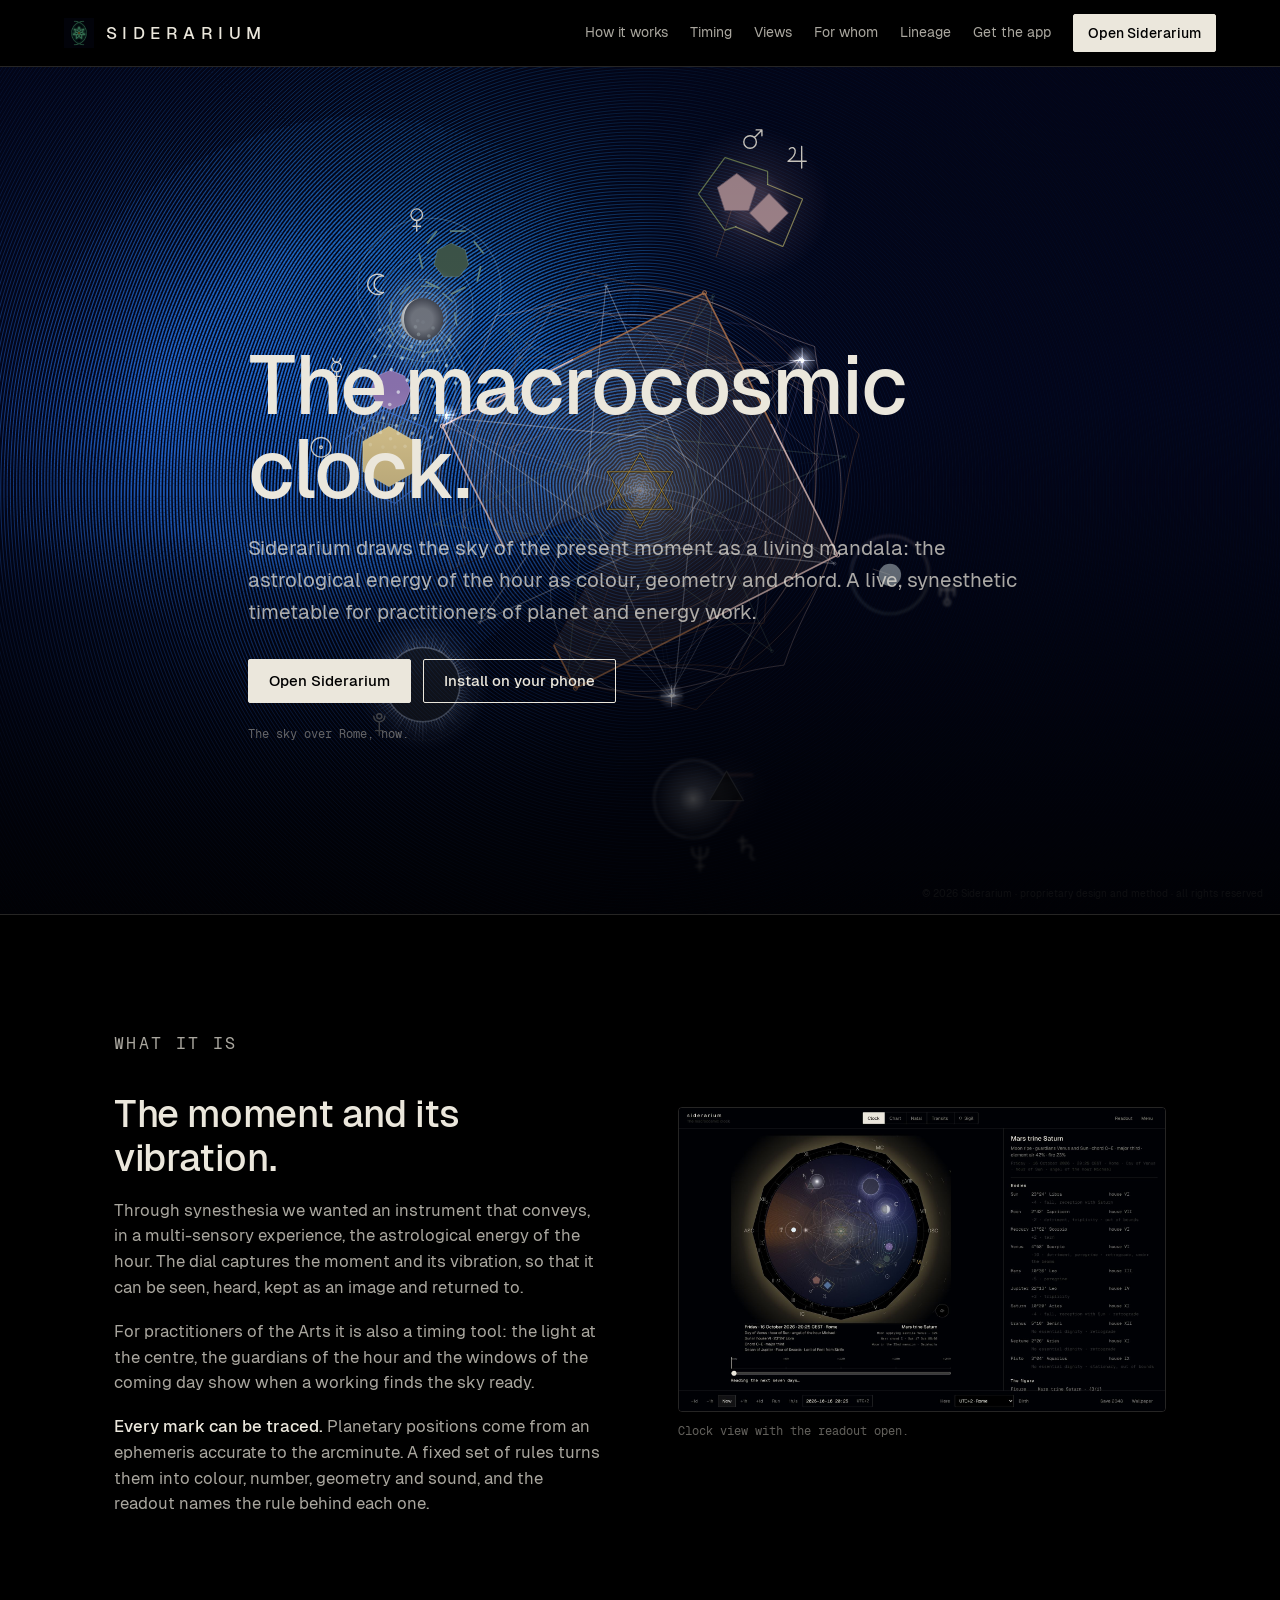
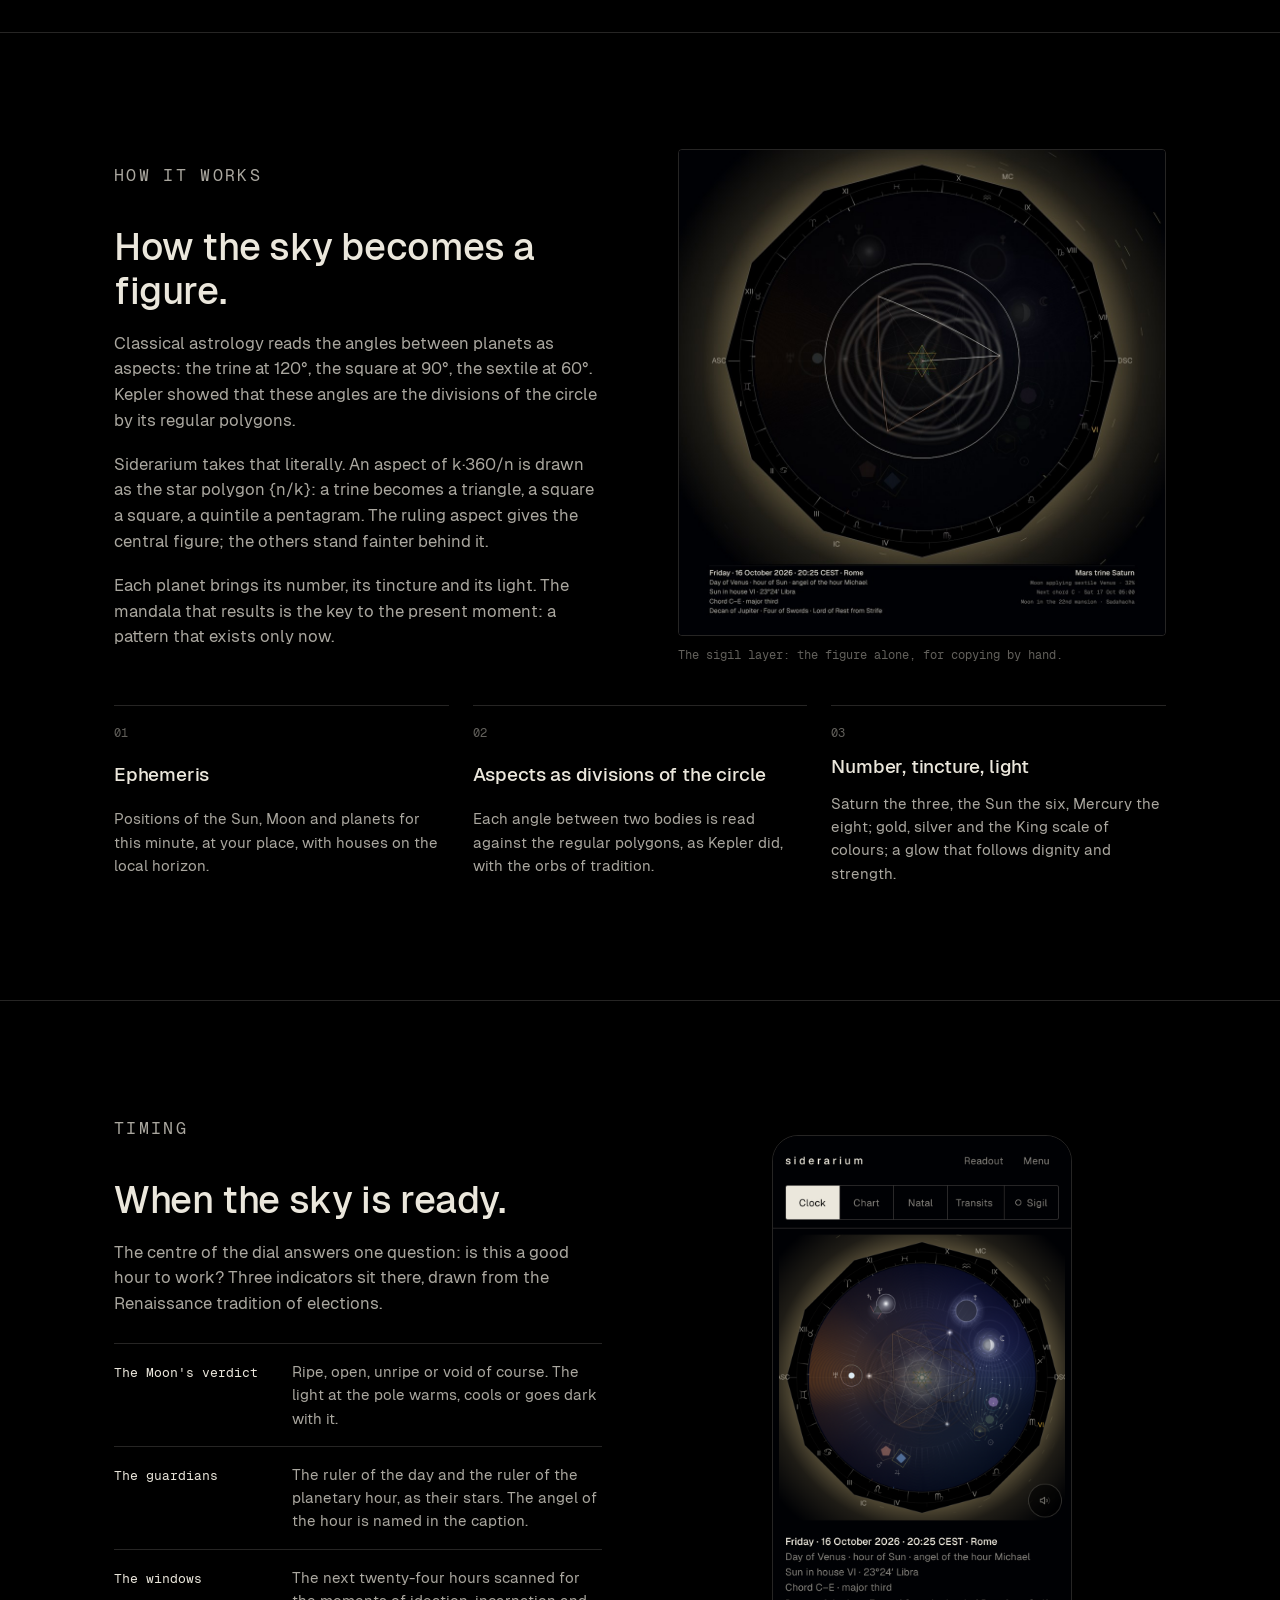
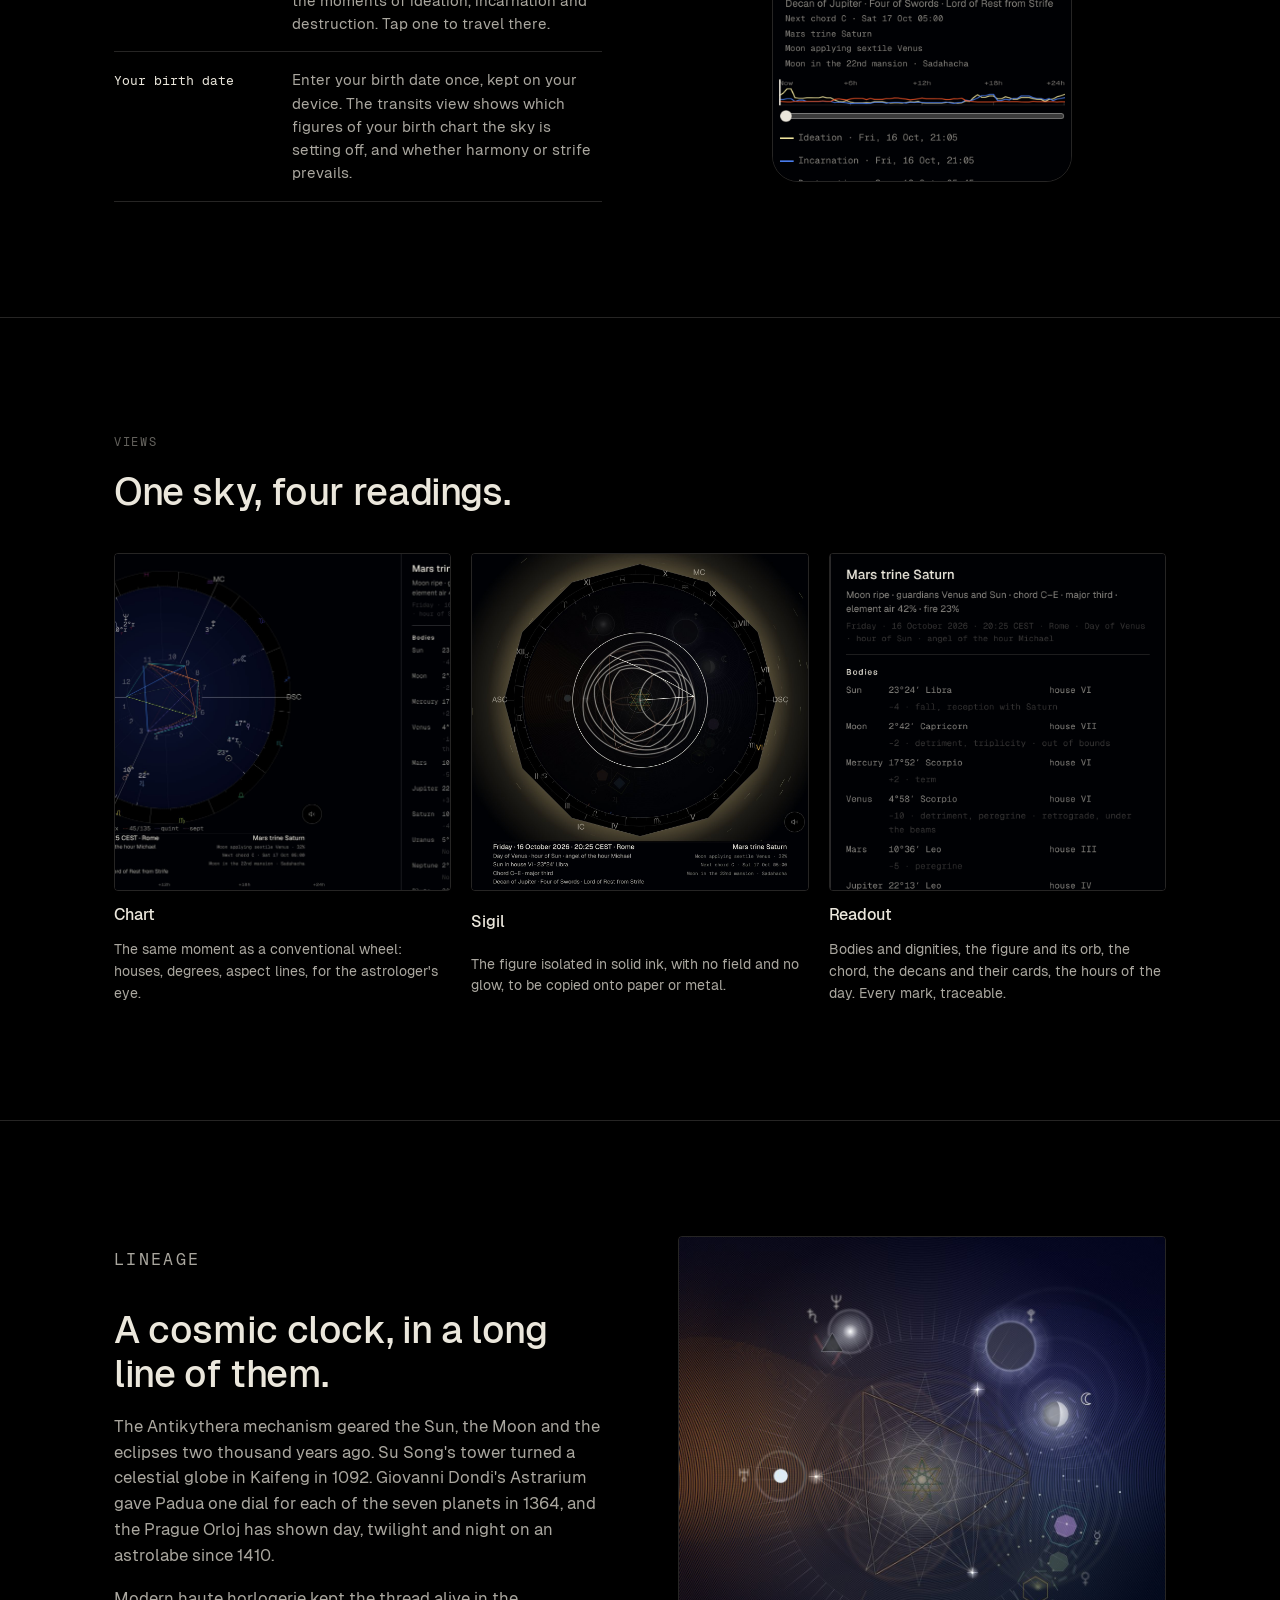
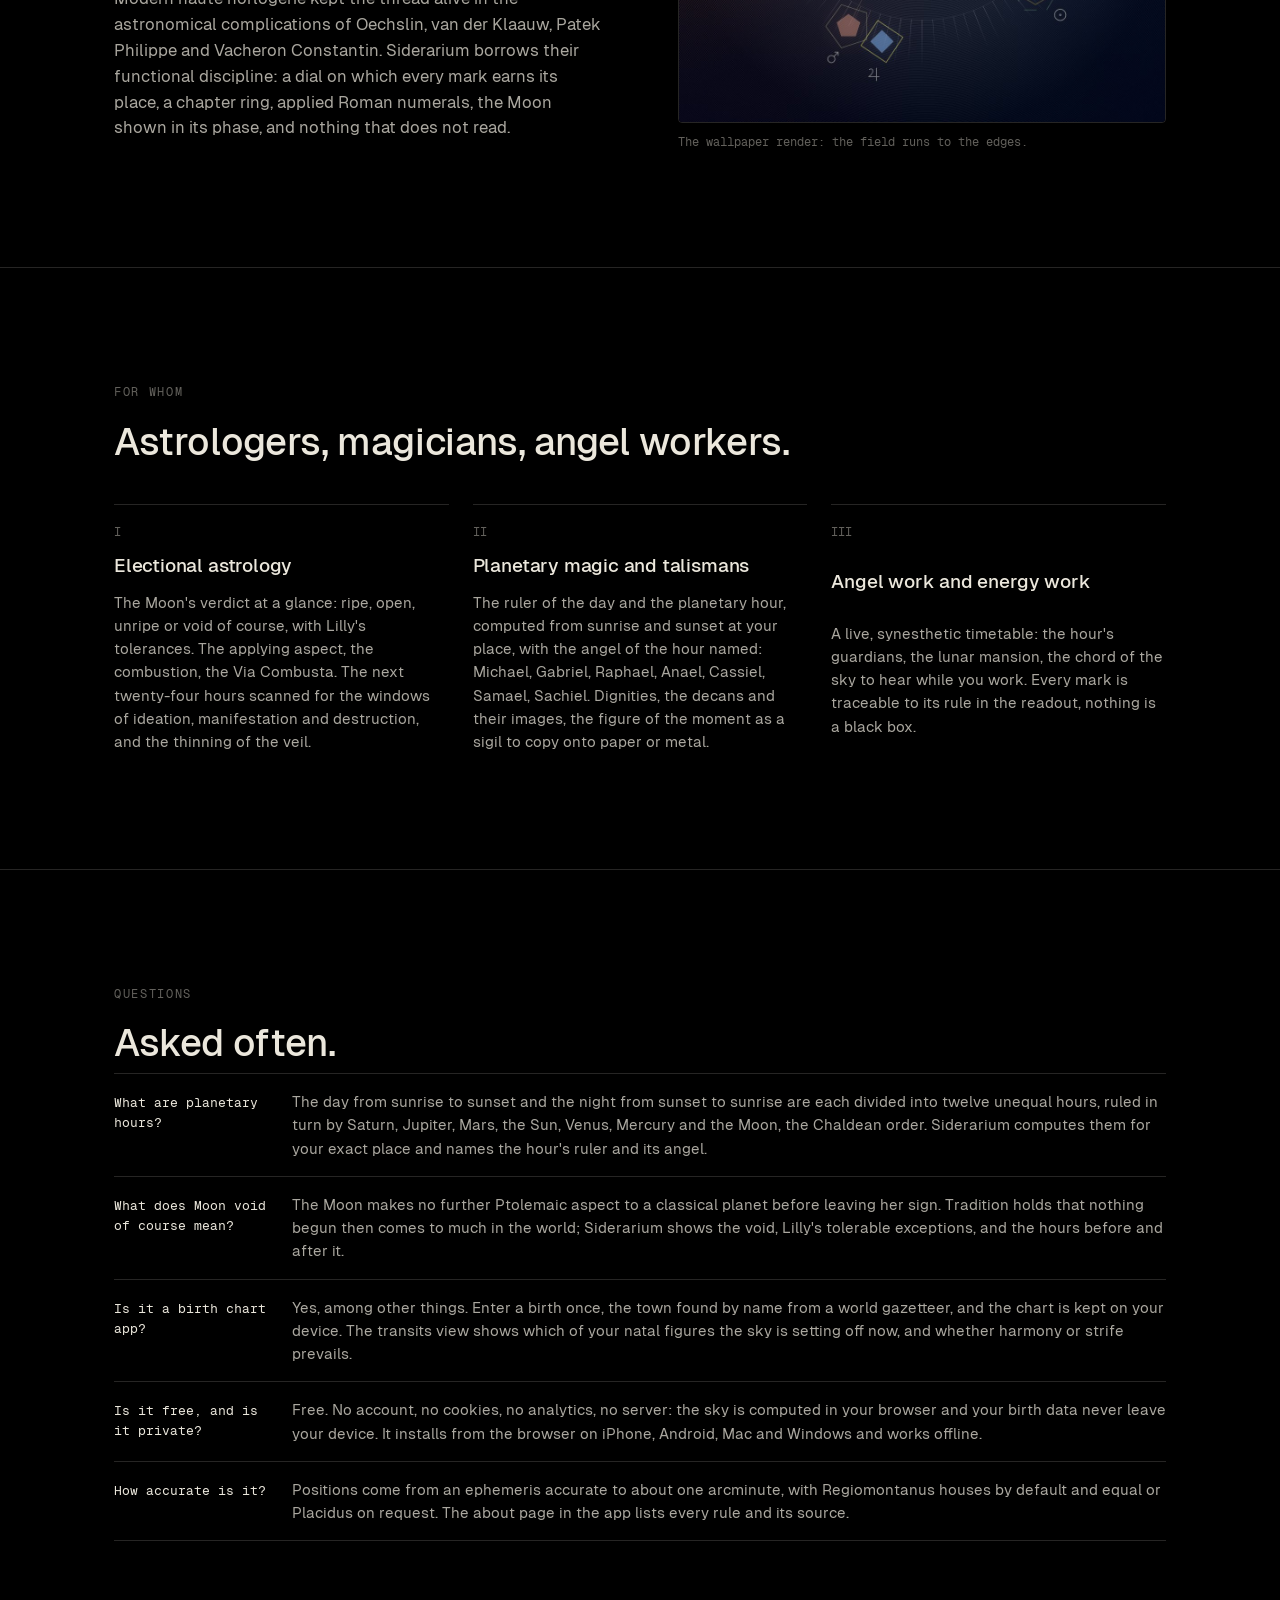
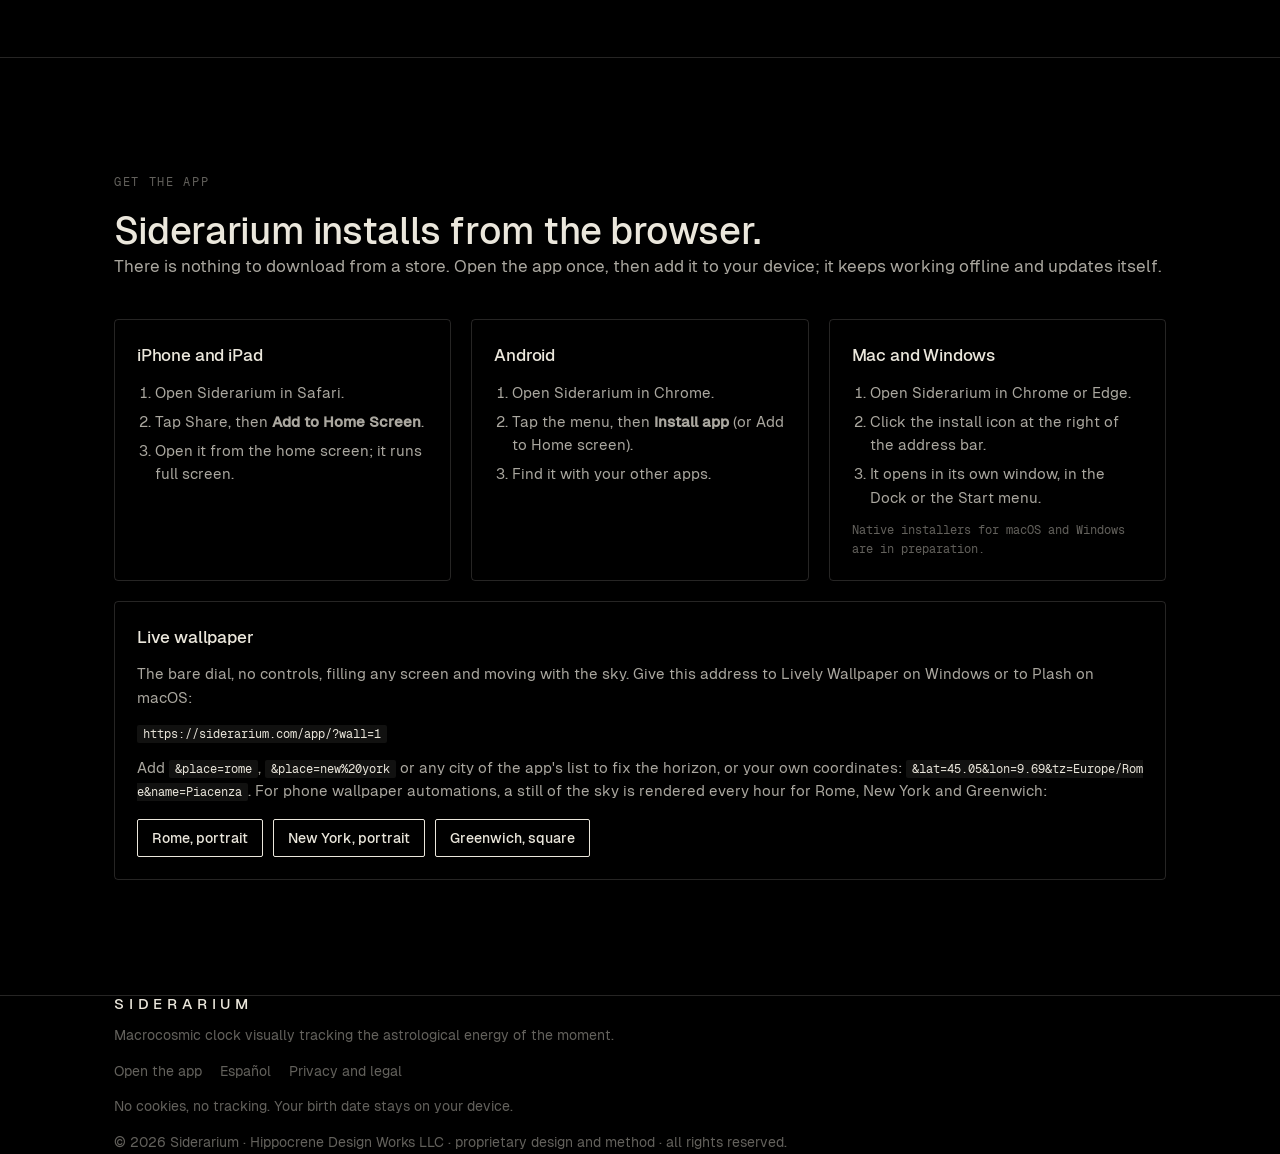
==== commit 4b69e3d7: "publish siderarium ed77d4935ec746fed23c5a68cb6c8c3b53ea8502" ====
--- a/index.html
+++ b/index.html
@@ -215,7 +215,7 @@
           <h3>Live wallpaper</h3>
           <p>The bare dial, no controls, filling any screen and moving with the sky. Give this address to Lively Wallpaper on Windows or to Plash on macOS:</p>
           <p><code>https://siderarium.com/app/?wall=1</code></p>
-          <p>Add <code>&amp;place=rome</code>, <code>&amp;place=new-york</code> or any city of the list to fix the horizon. For phone wallpaper automations, a still of the sky is rendered every hour for Rome, New York and Greenwich:</p>
+          <p>Add <code>&amp;place=rome</code>, <code>&amp;place=new%20york</code> or any city of the app's list to fix the horizon, or your own coordinates: <code>&amp;lat=45.05&amp;lon=9.69&amp;tz=Europe/Rome&amp;name=Piacenza</code>. For phone wallpaper automations, a still of the sky is rendered every hour for Rome, New York and Greenwich:</p>
           <div class="links">
             <a class="btn small" href="https://siderarium.com/sky/rome.png">Rome, portrait</a>
             <a class="btn small" href="https://siderarium.com/sky/new-york.png">New York, portrait</a>
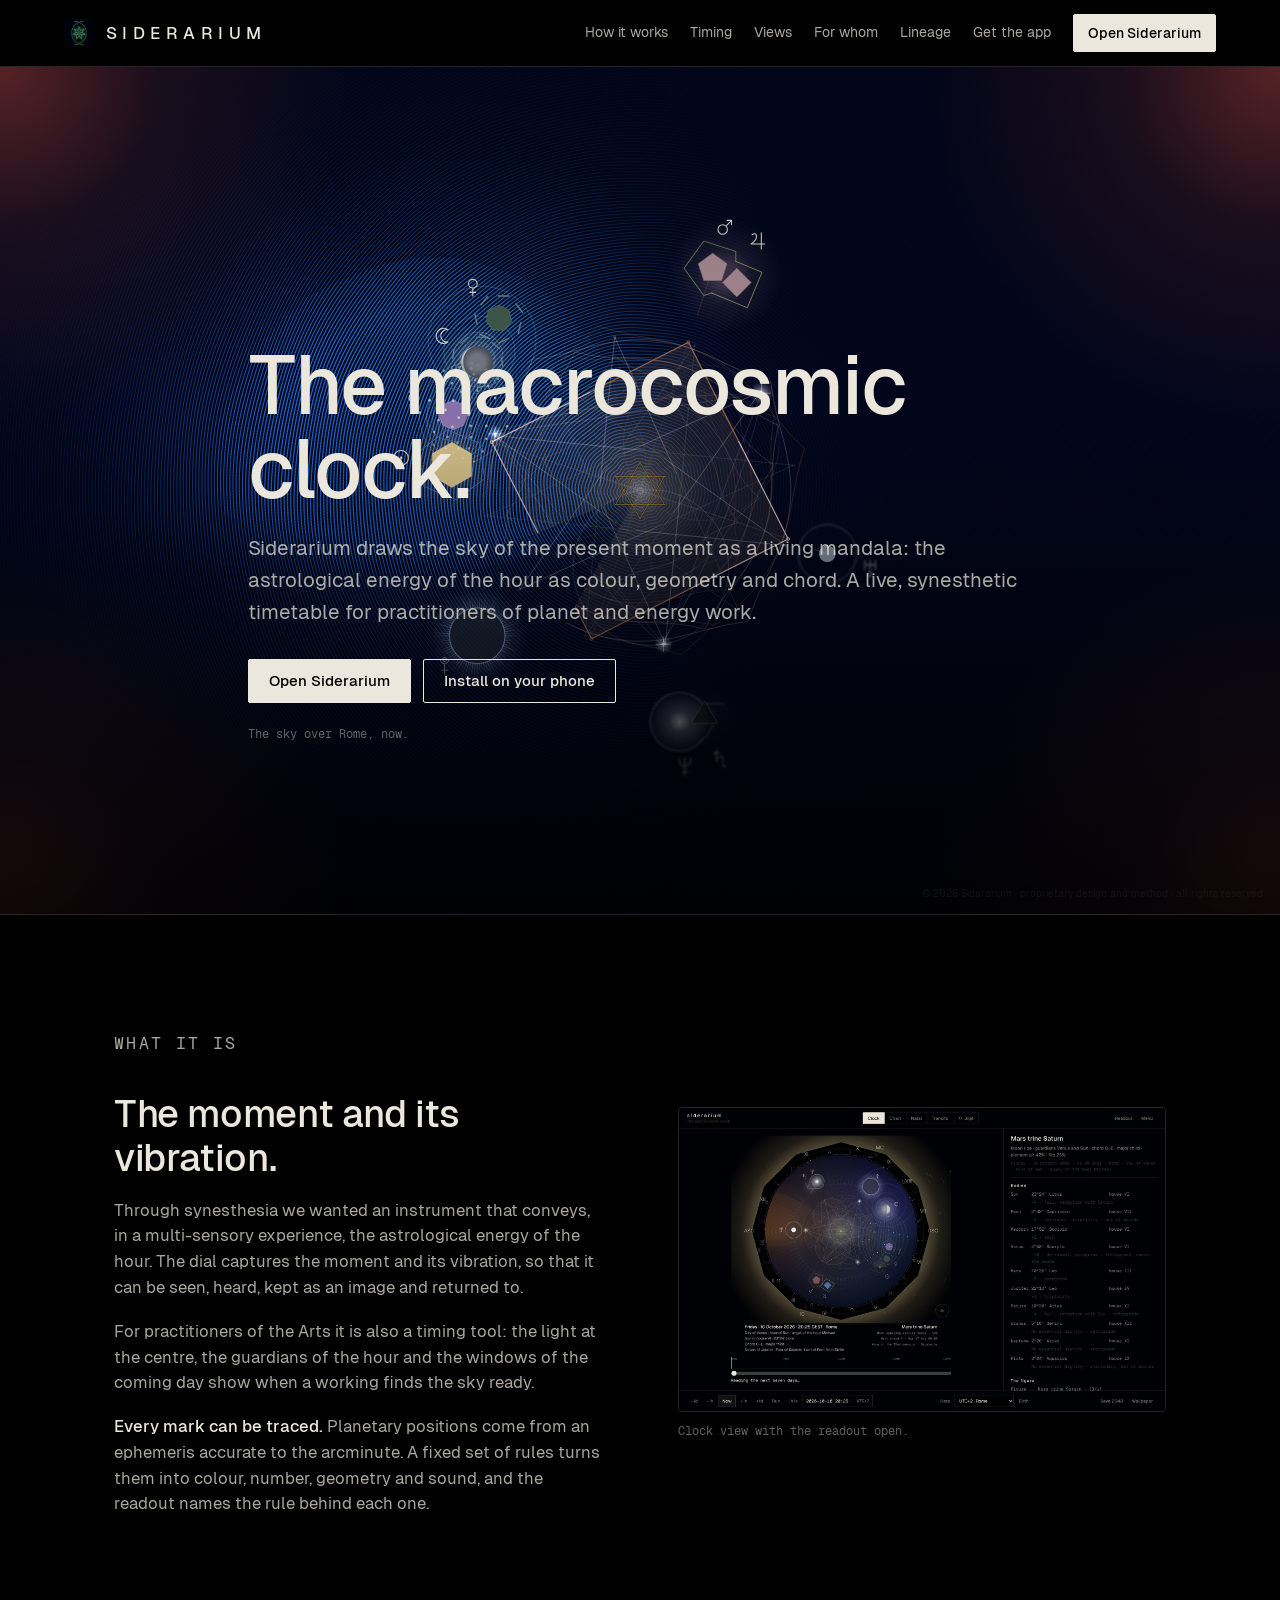
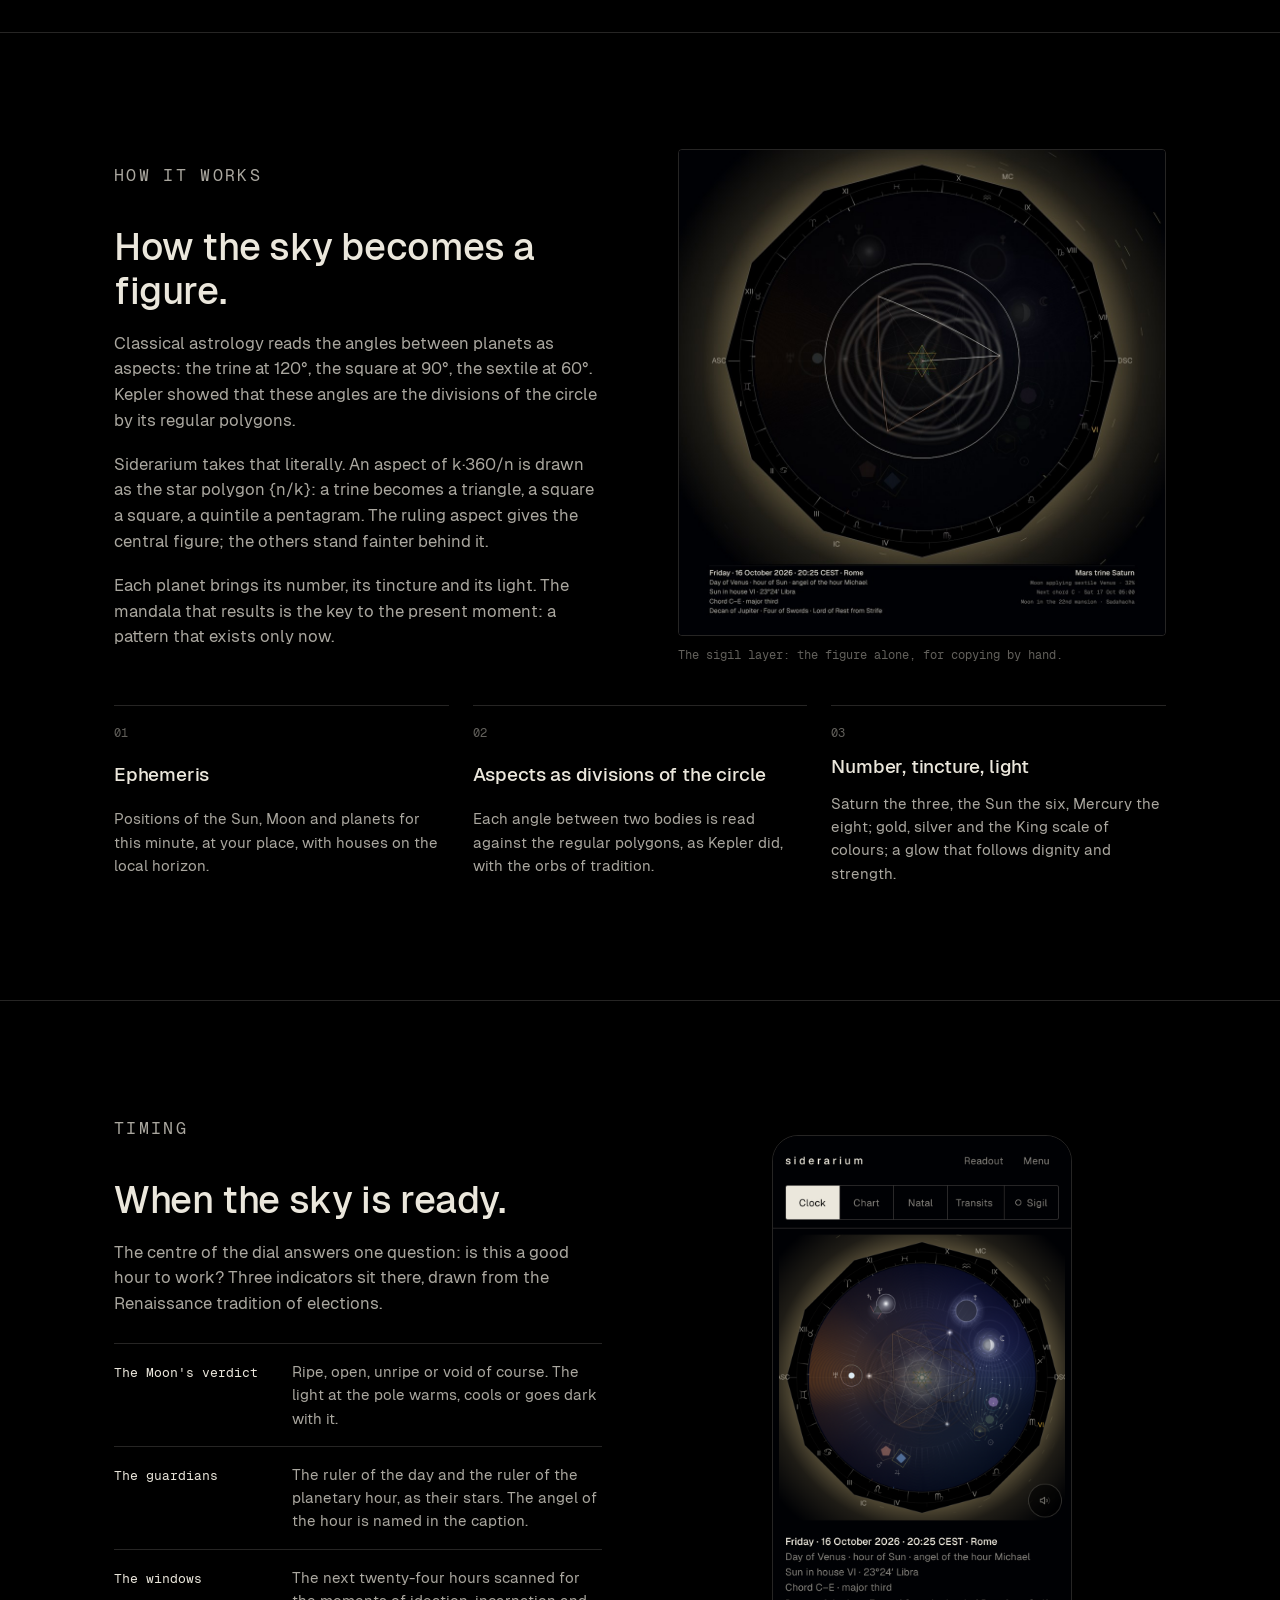
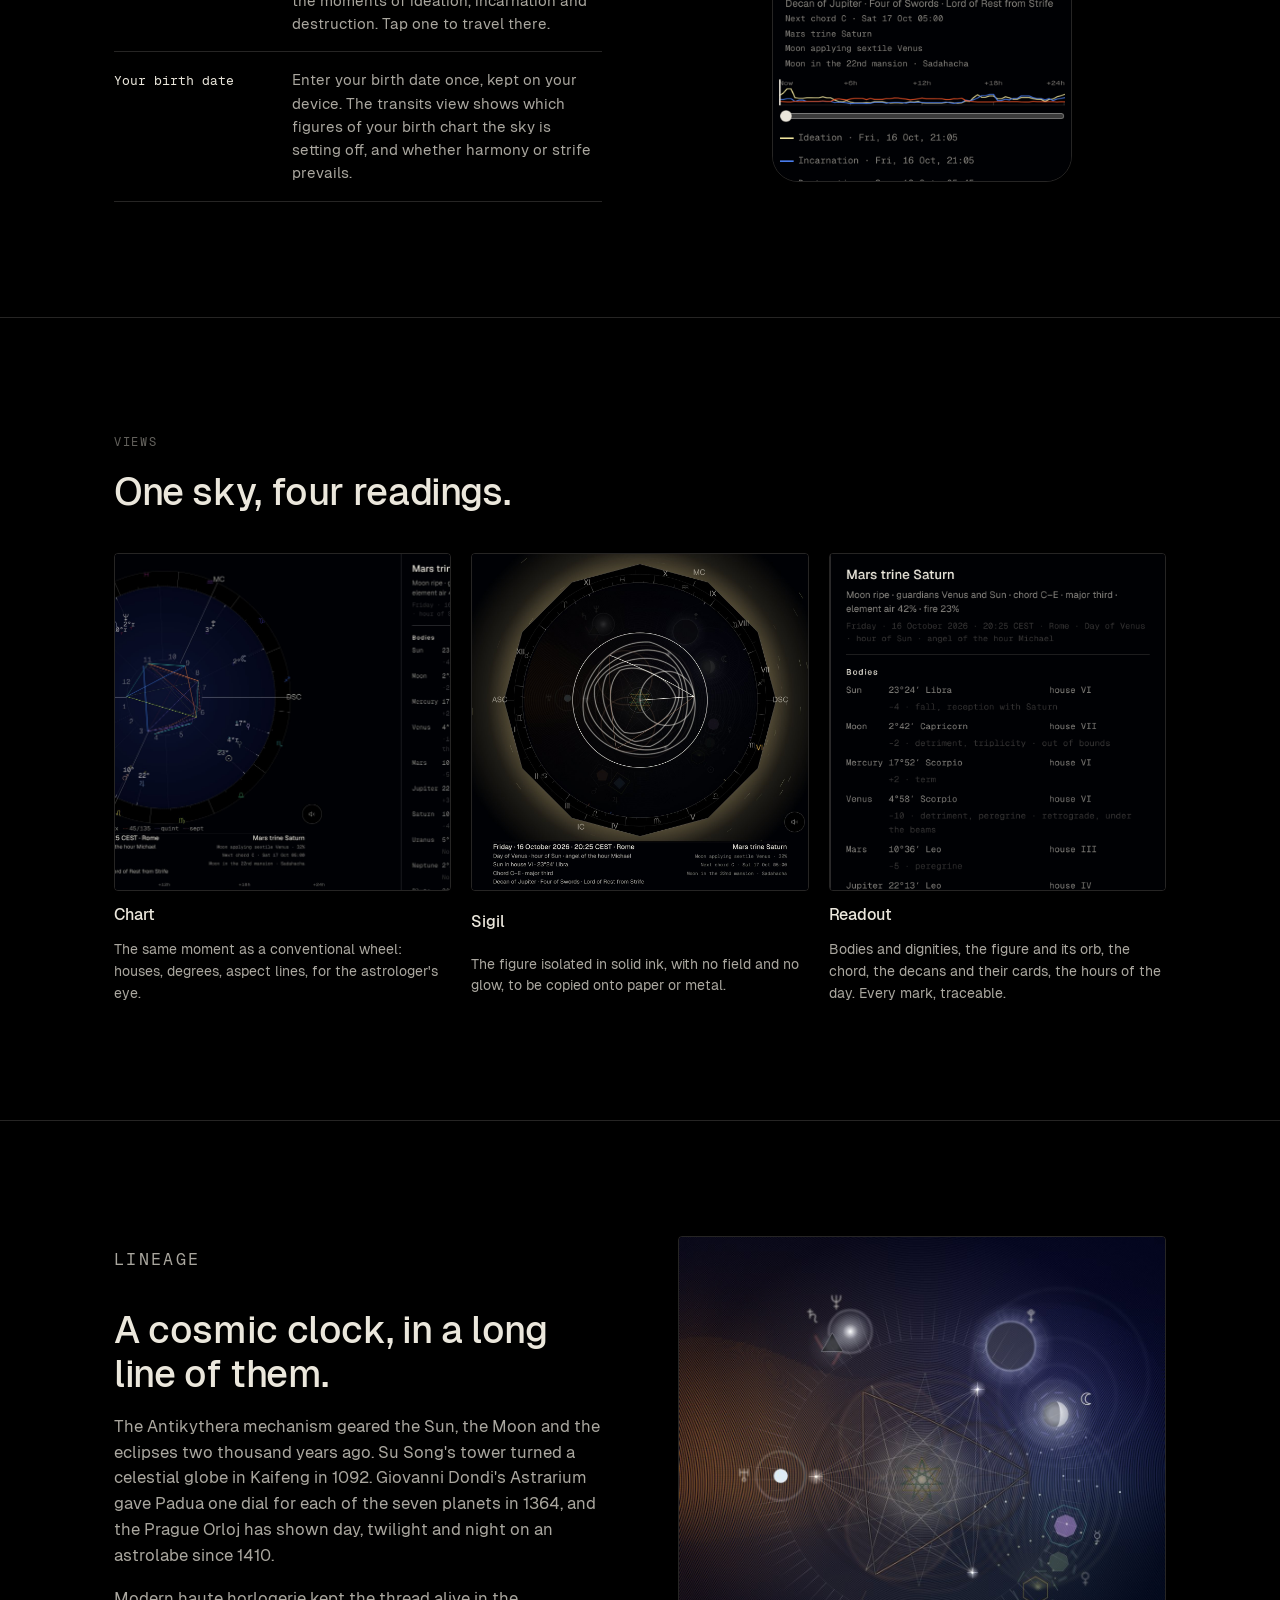
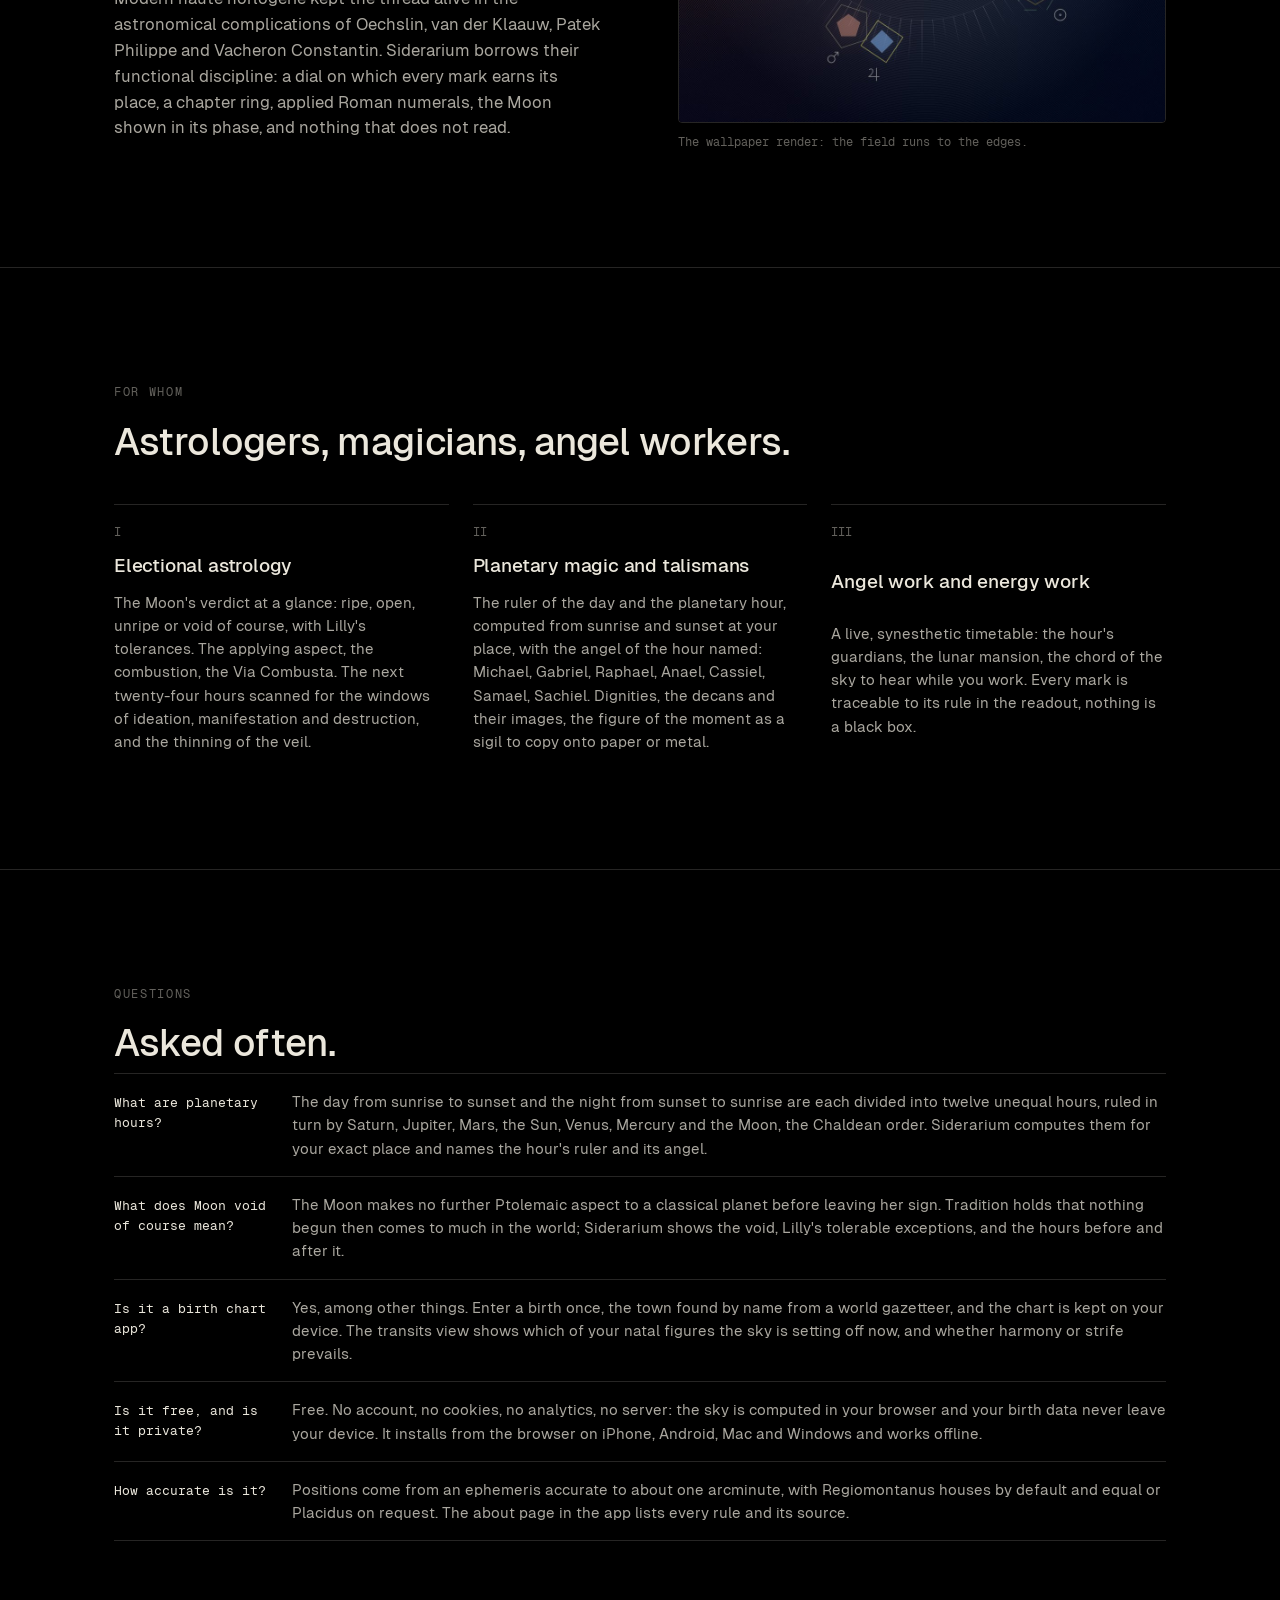
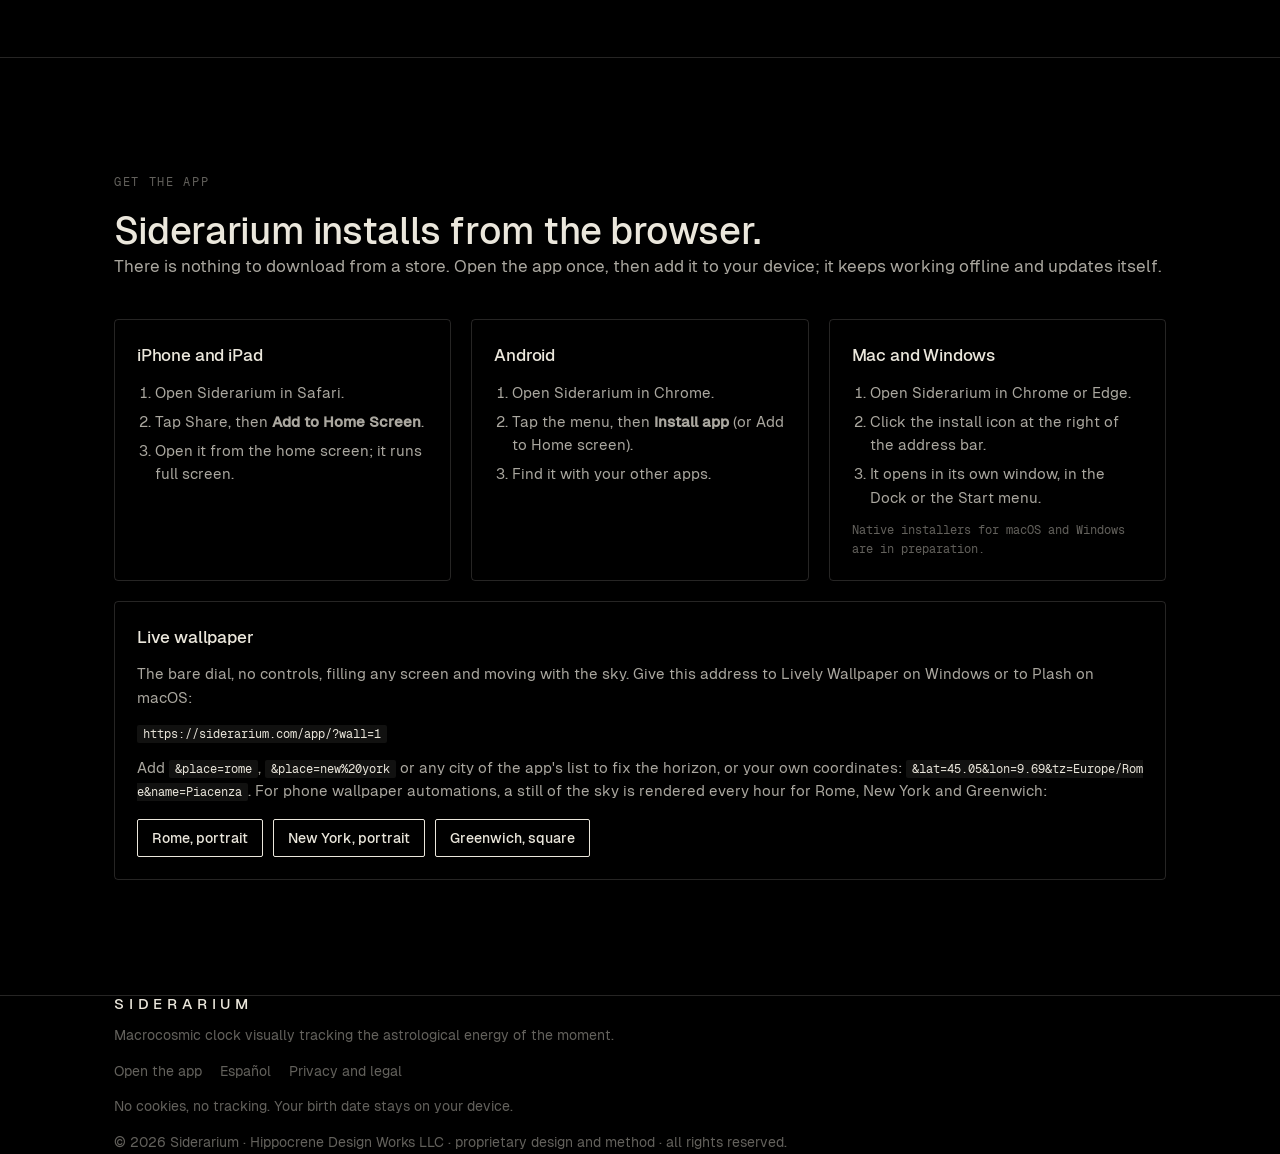
==== commit 114e6c2c: "publish siderarium 1036ab7a4f229964c6c29601fe560197c6dd2d76" ====
--- a/index.html
+++ b/index.html
@@ -4,8 +4,8 @@
 <meta charset="utf-8">
 <meta name="viewport" content="width=device-width, initial-scale=1, viewport-fit=cover">
 <meta name="theme-color" content="#000000">
-<title>Siderarium · macrocosmic clock: planetary hours, electional timing, the sky of the moment</title>
-<meta name="description" content="A live astrological clock: the sky of this moment as a mandala, planetary hours and their angels, the Moon void of course, electional windows, the thinning of the veil. For astrologers, magicians and angel workers. Free, private, works offline.">
+<title>Siderarium · Macrocosmic Clock · Planetary Hours</title>
+<meta name="description" content="The sky of this moment as a living mandala: planetary hours and their angels, the Moon void of course, electional windows, the veil. Free, private, works offline.">
 <link rel="canonical" href="https://siderarium.com/">
 <link rel="alternate" hreflang="en" href="https://siderarium.com/">
 <link rel="alternate" hreflang="es" href="https://siderarium.com/app/?lang=es">
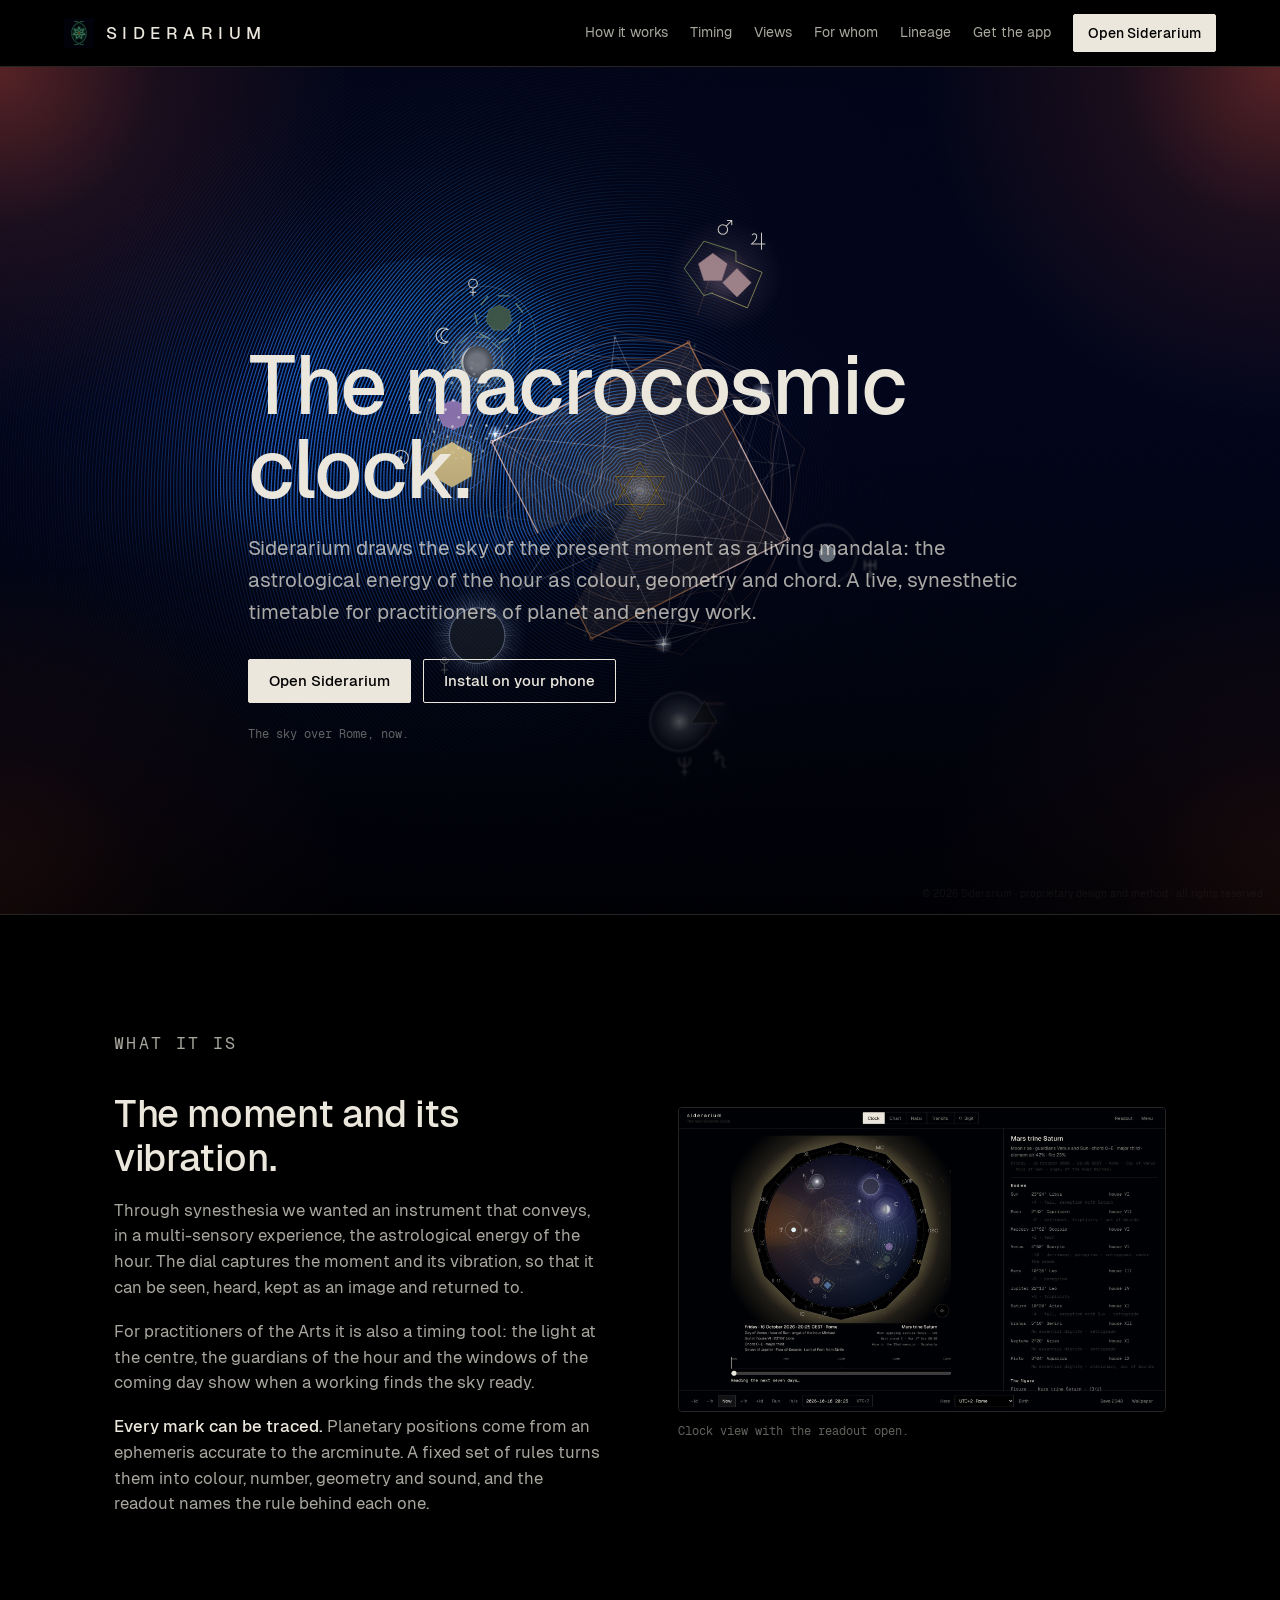
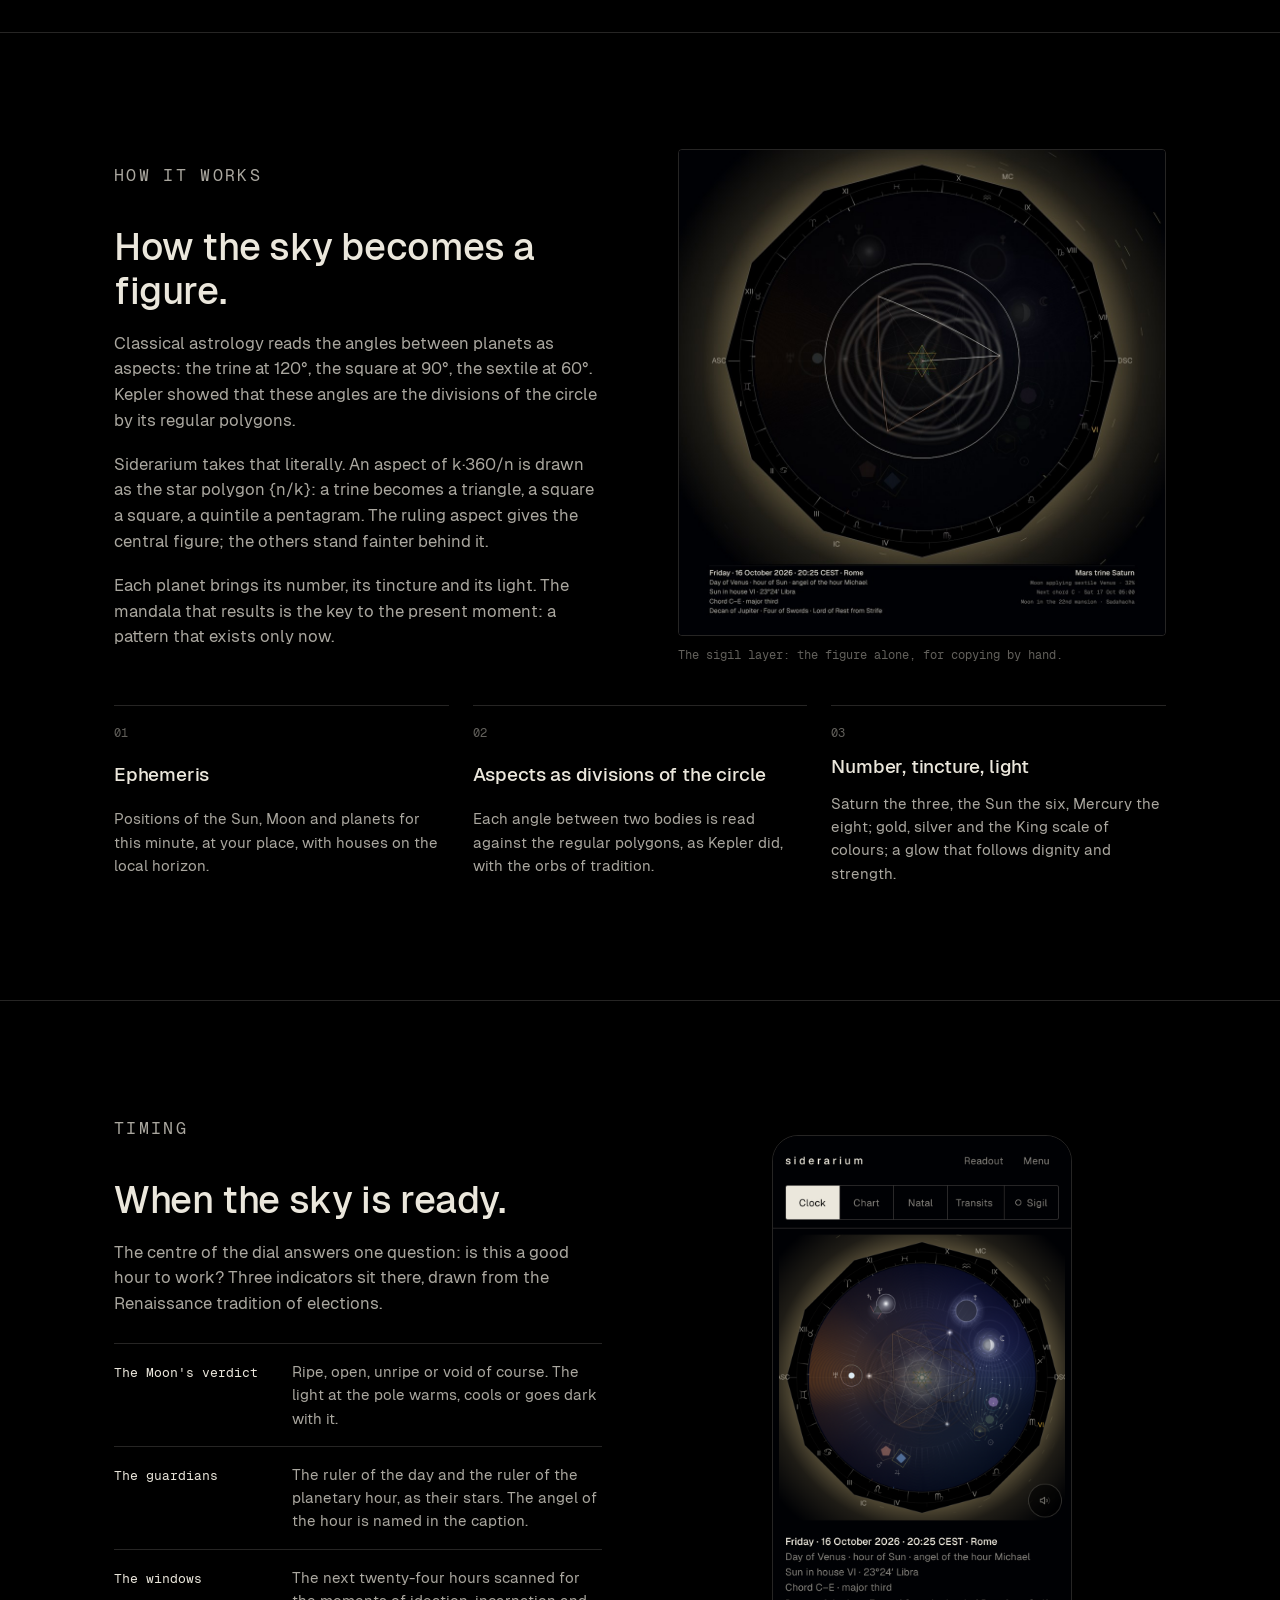
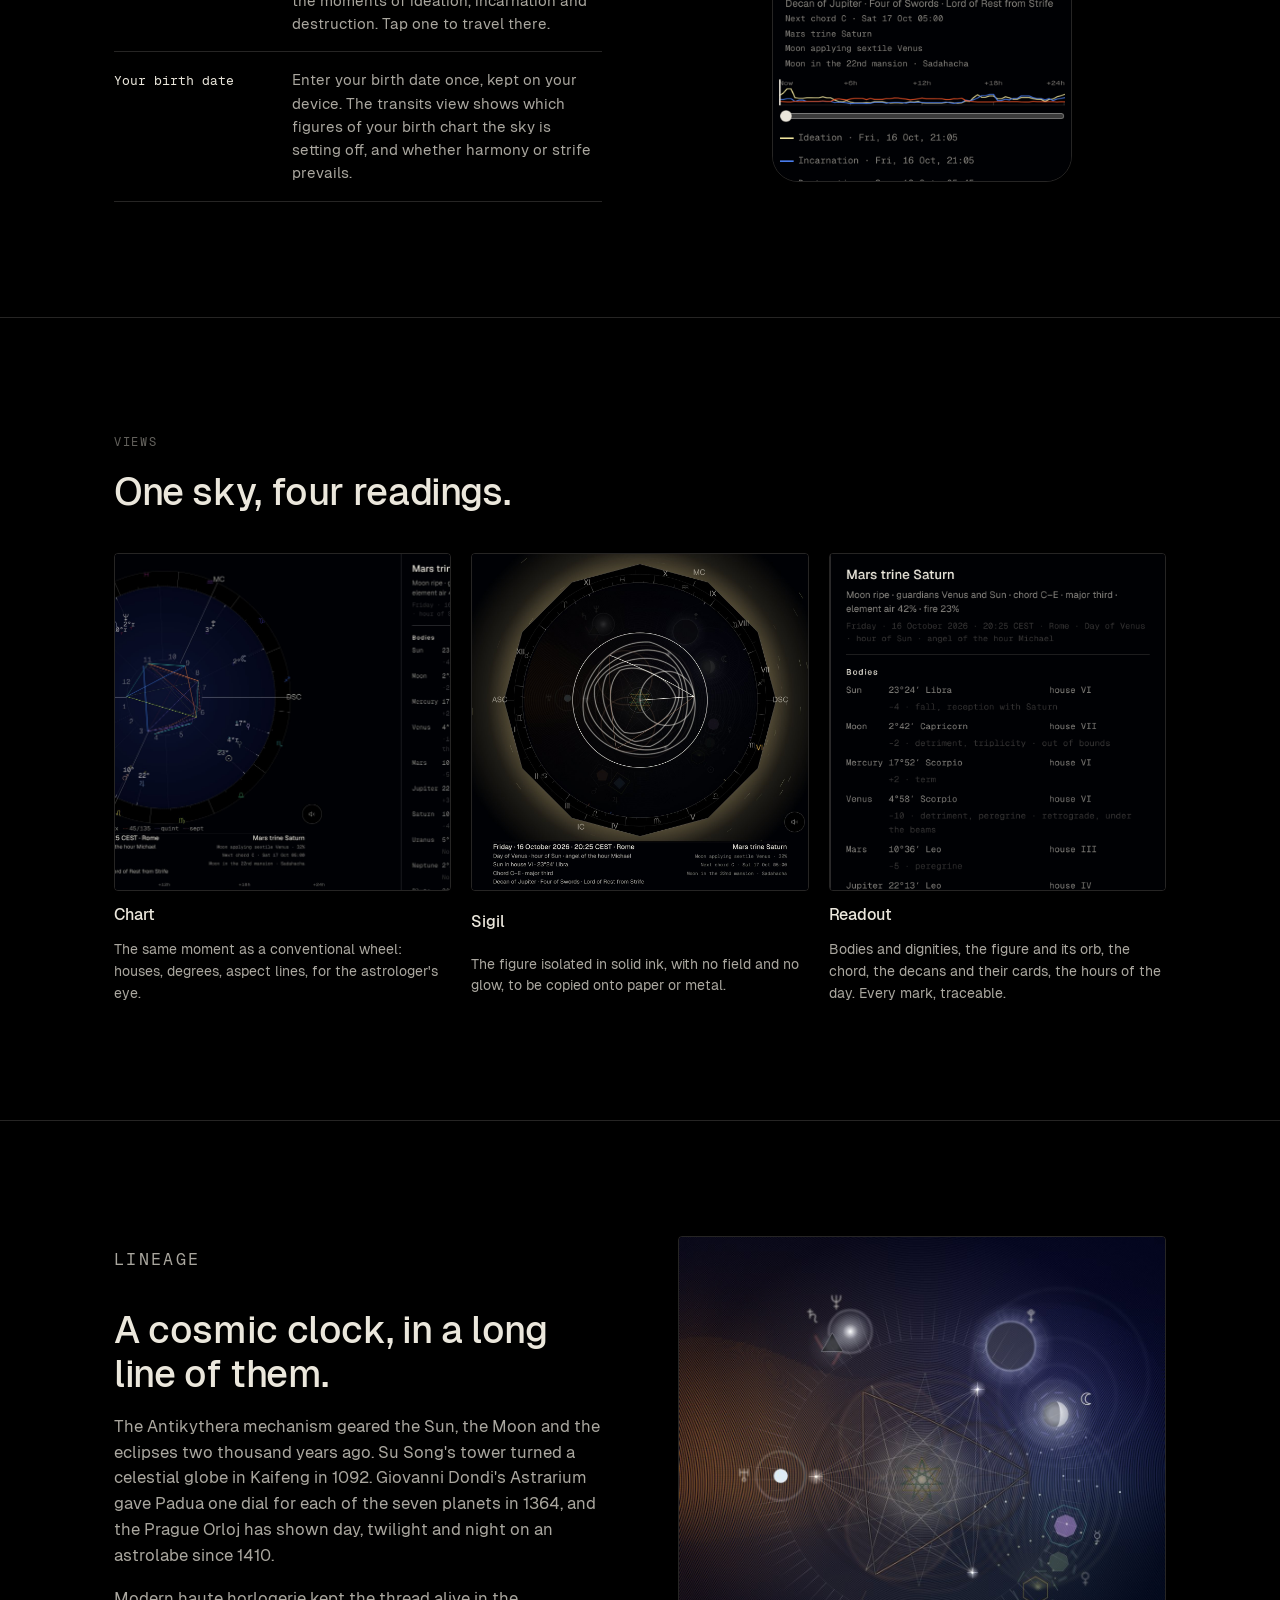
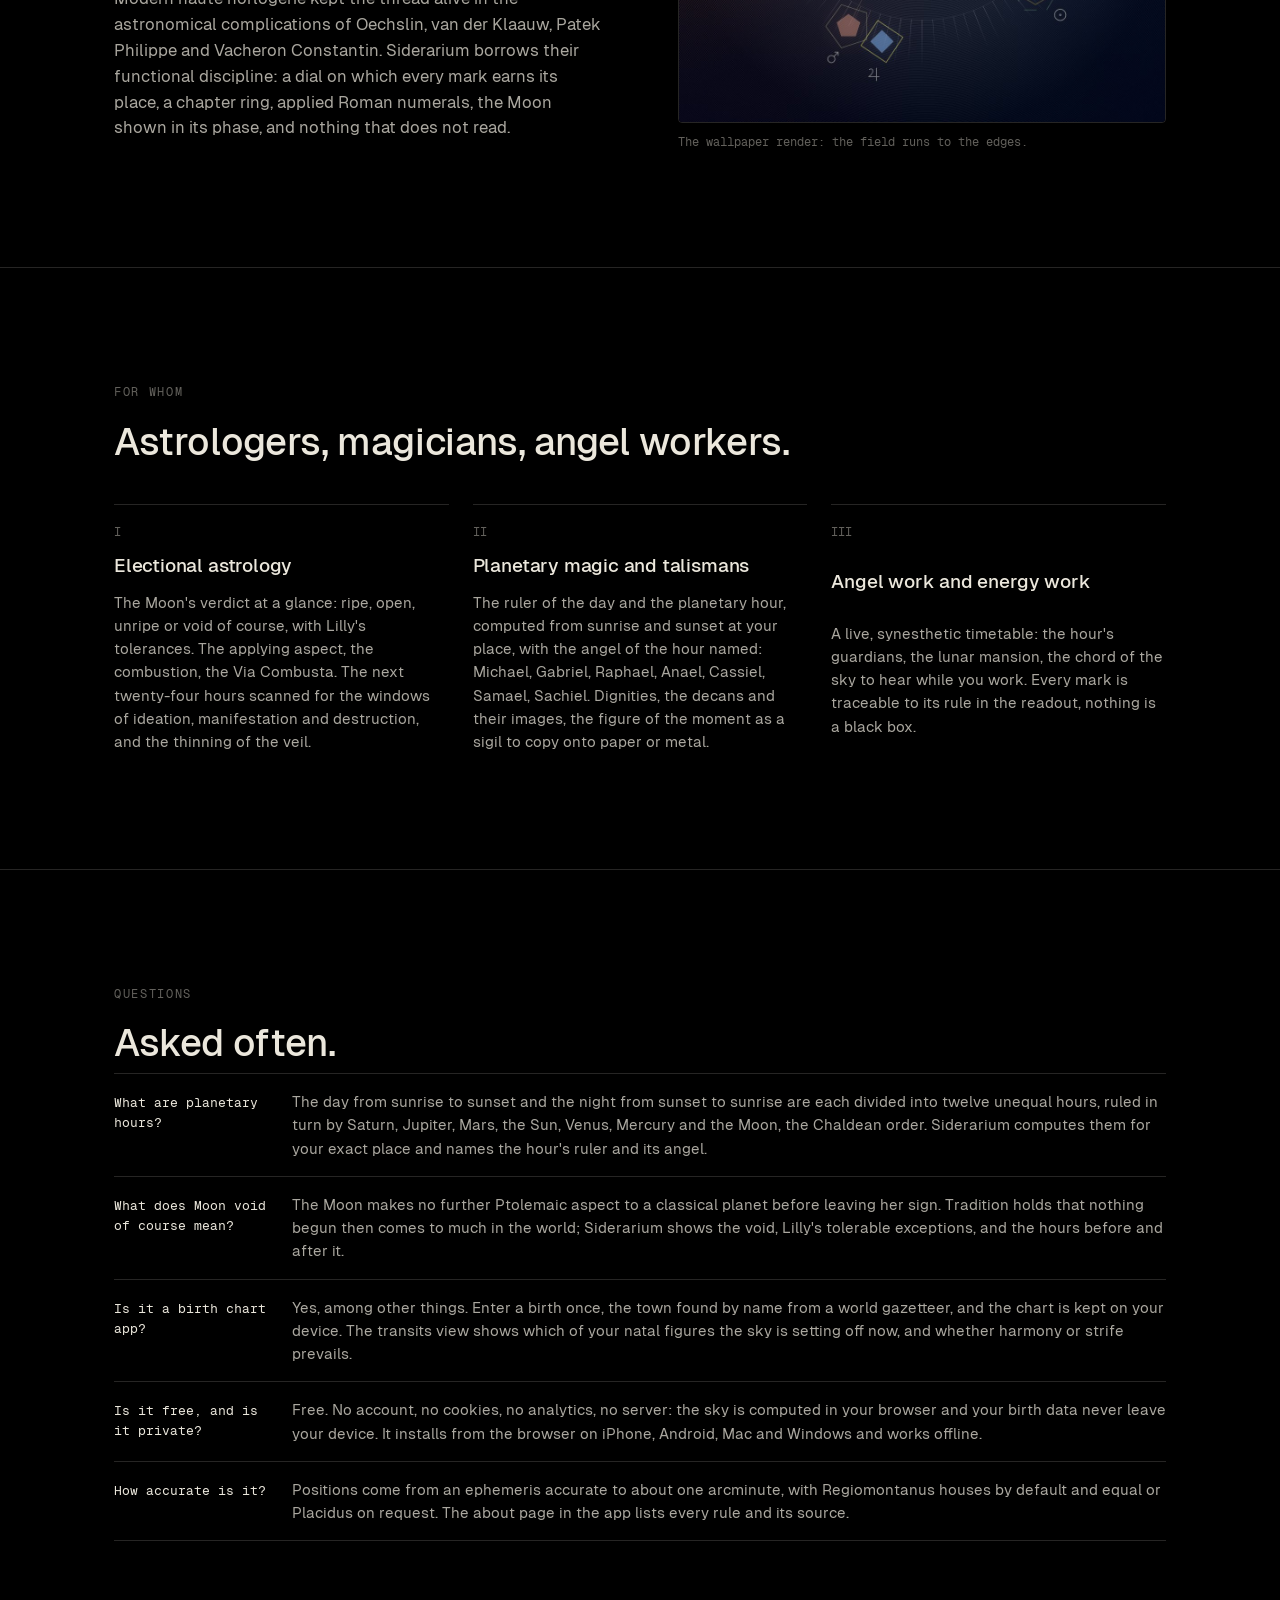
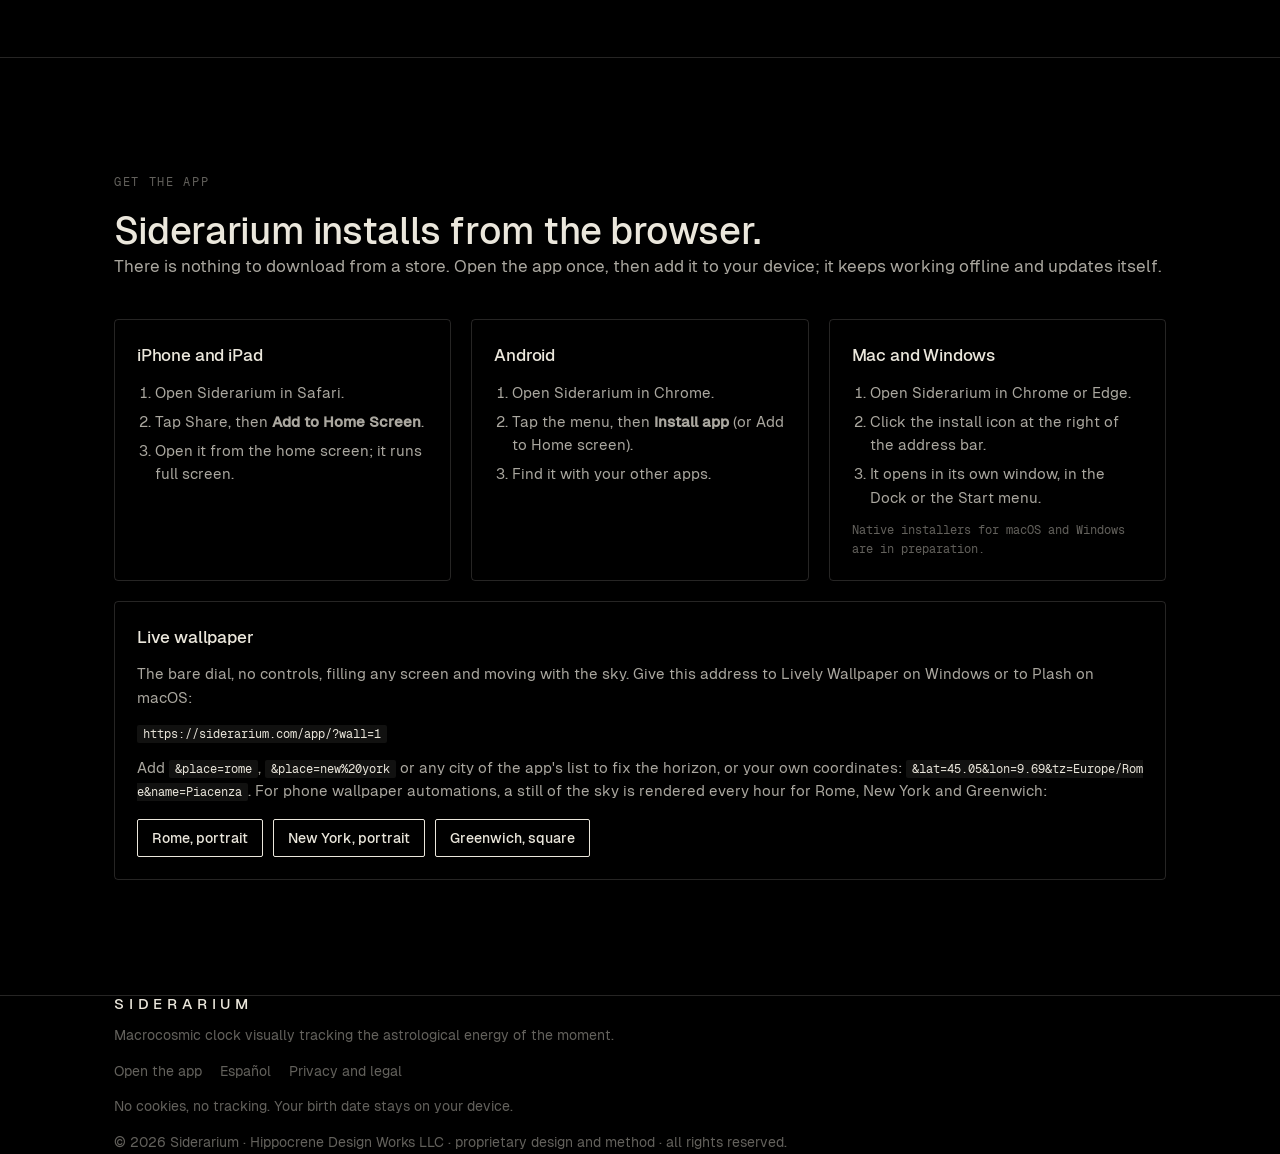
==== commit 23feaac8: "publish siderarium 4d943bf6c1efc83638f52291f5995fd28ad57f21" ====
--- a/index.html
+++ b/index.html
@@ -5,7 +5,7 @@
 <meta name="viewport" content="width=device-width, initial-scale=1, viewport-fit=cover">
 <meta name="theme-color" content="#000000">
 <title>Siderarium · Macrocosmic Clock · Planetary Hours</title>
-<meta name="description" content="The sky of this moment as a living mandala: planetary hours and their angels, the Moon void of course, electional windows, the veil. Free, private, works offline.">
+<meta name="description" content="The sky of this moment as a living mandala: planetary hours and their angels, the Moon void of course, electional windows, the veil.">
 <link rel="canonical" href="https://siderarium.com/">
 <link rel="alternate" hreflang="en" href="https://siderarium.com/">
 <link rel="alternate" hreflang="es" href="https://siderarium.com/app/?lang=es">
